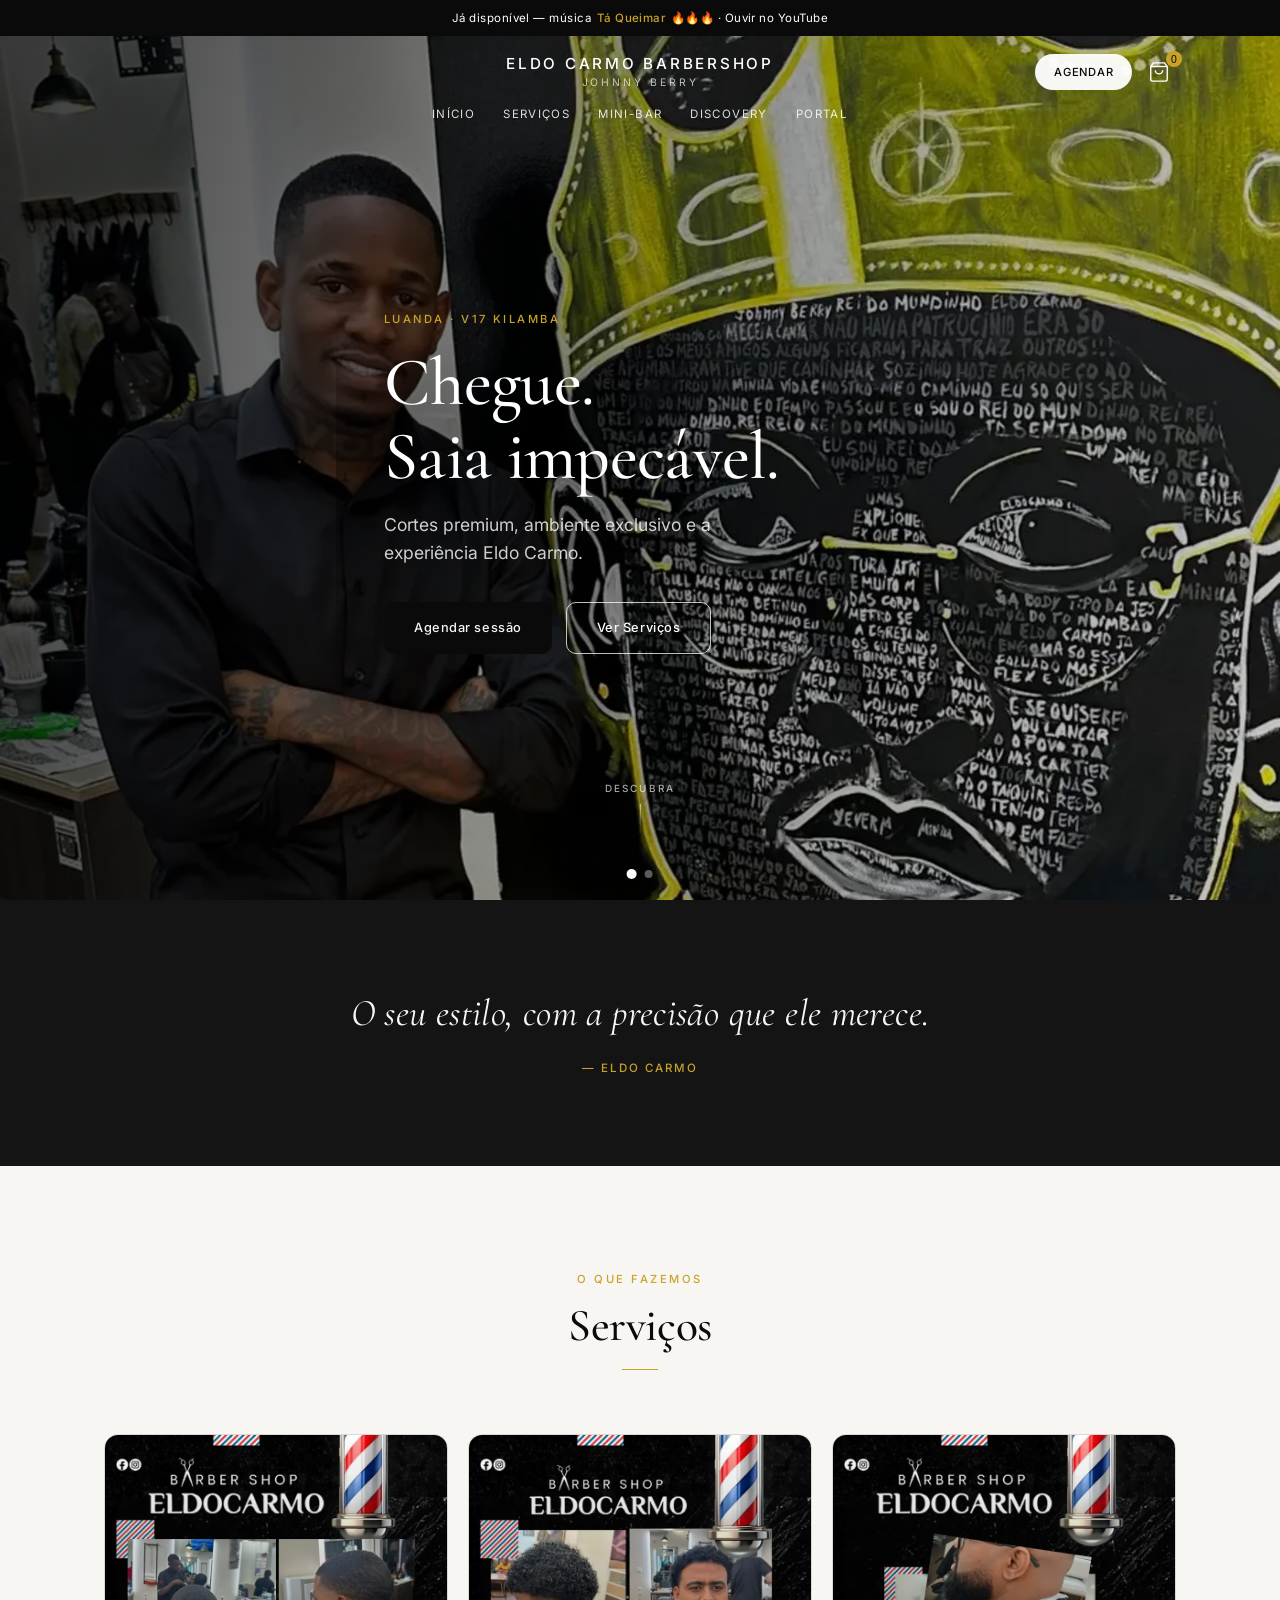
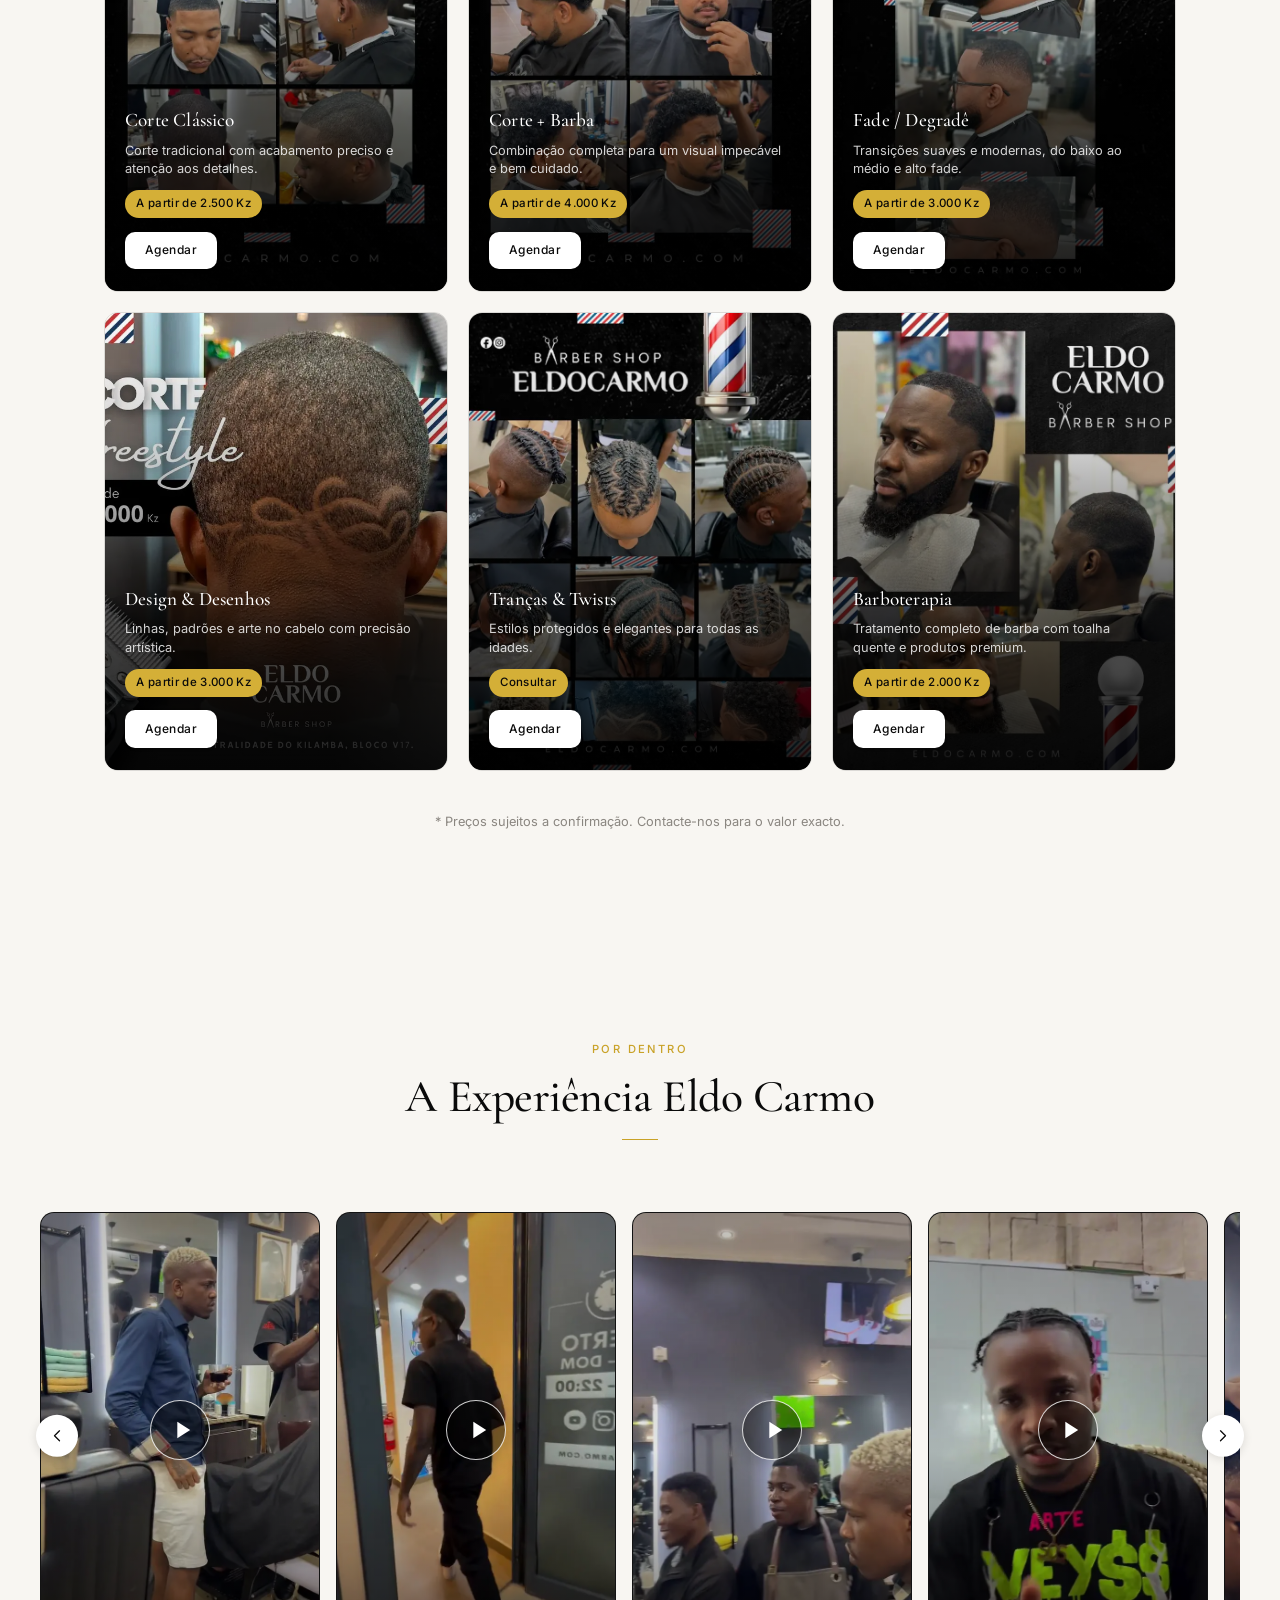
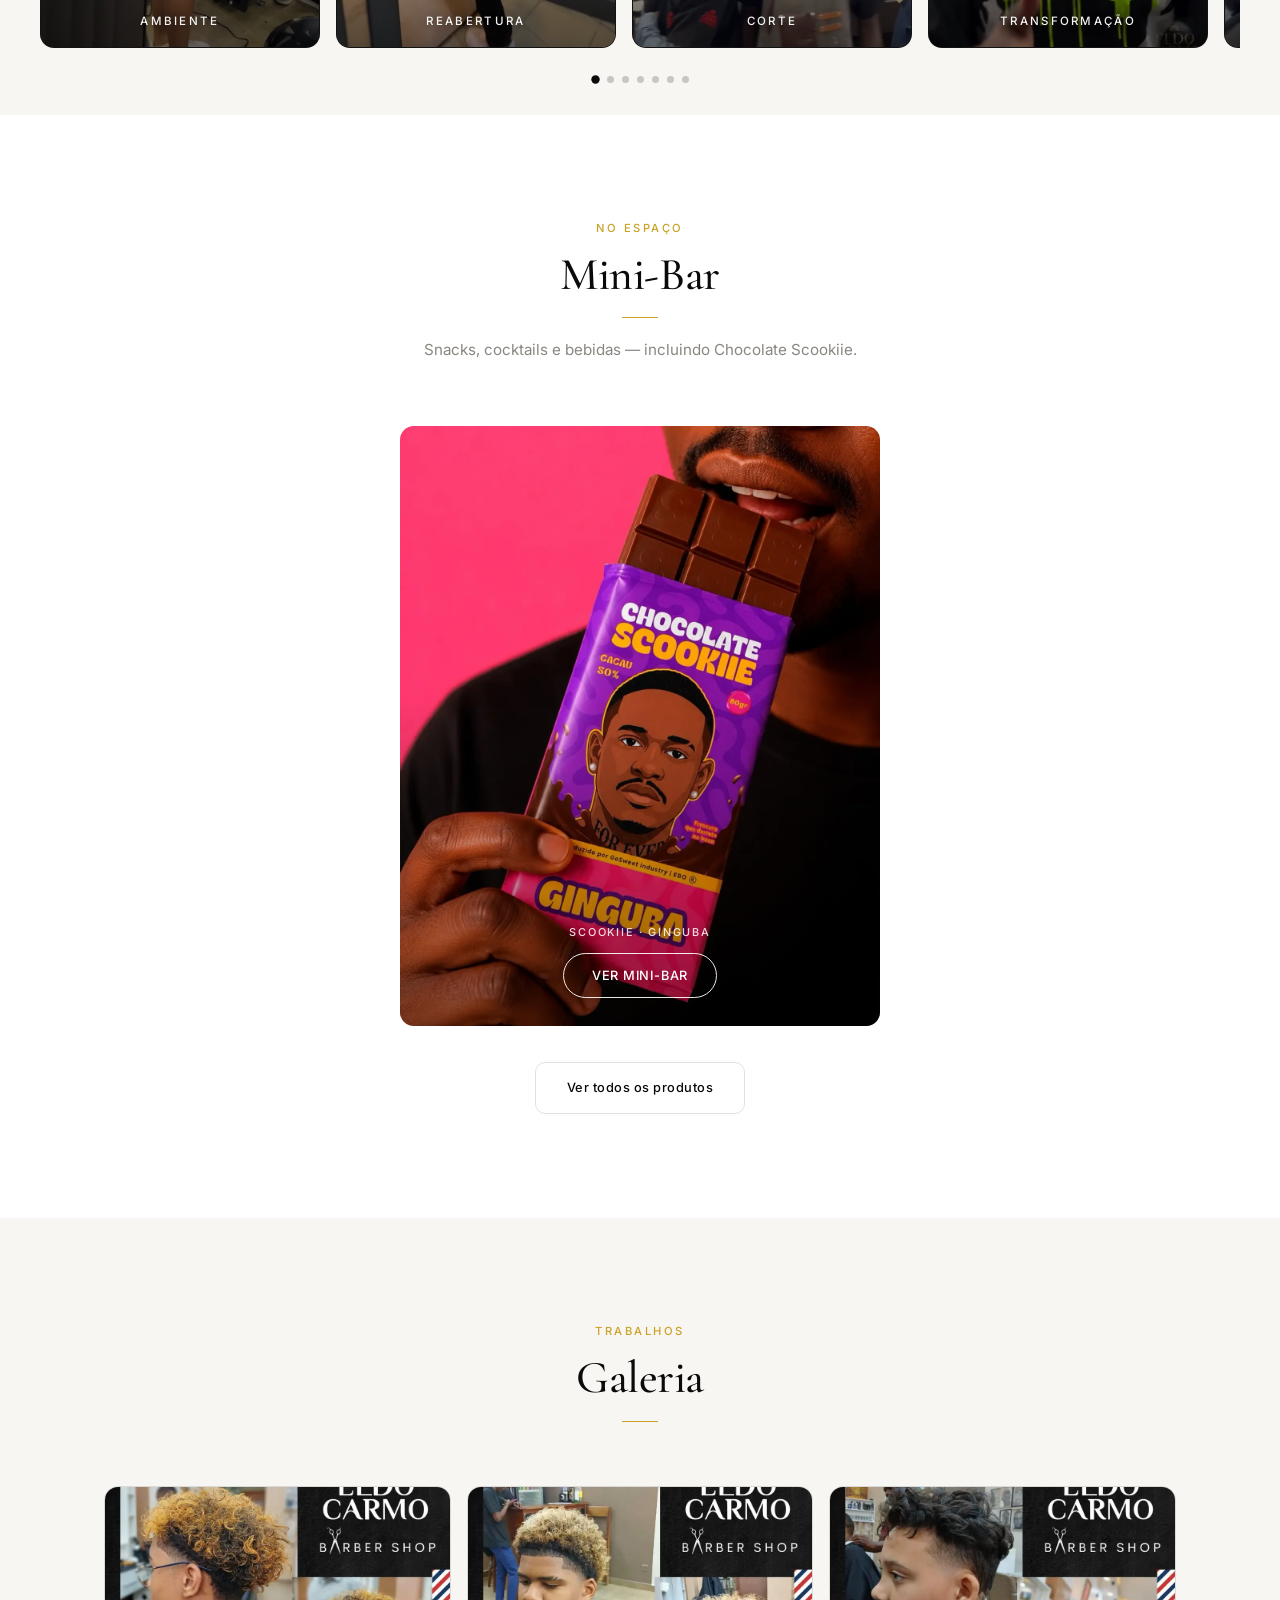
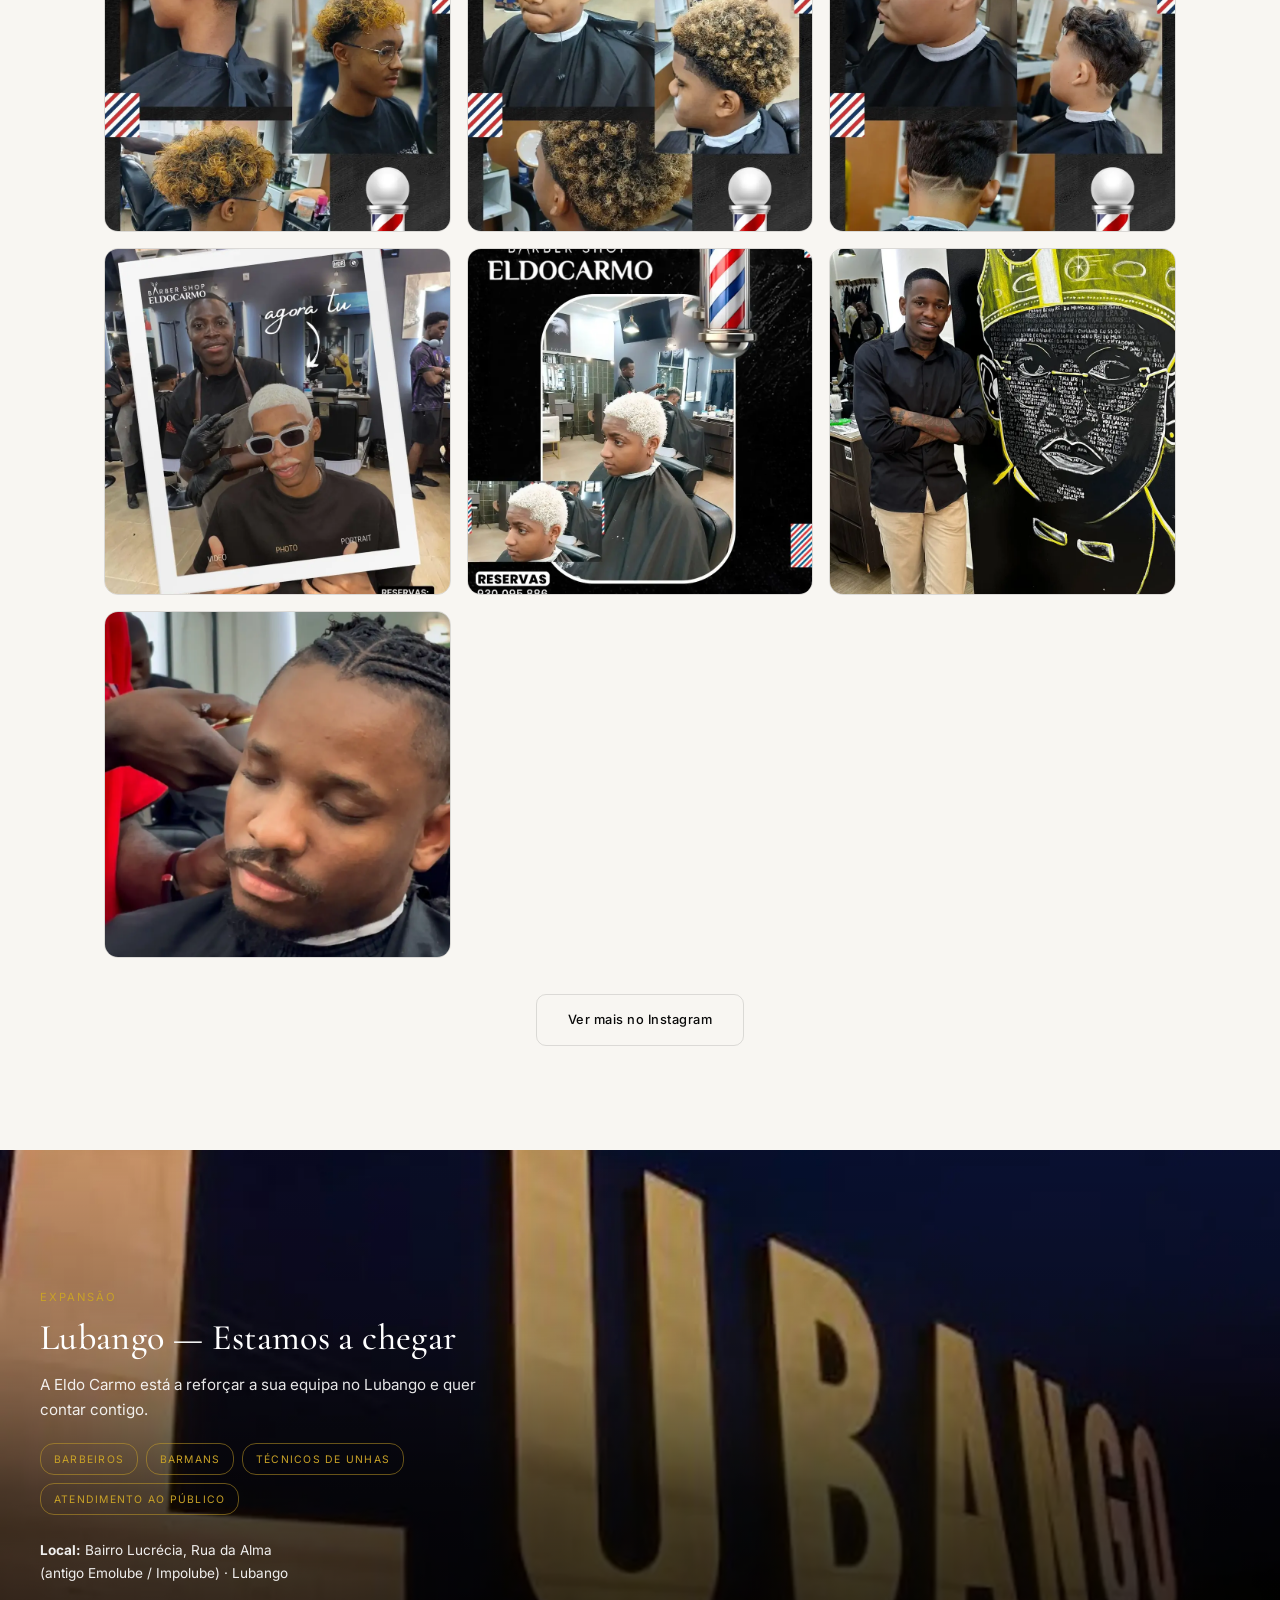
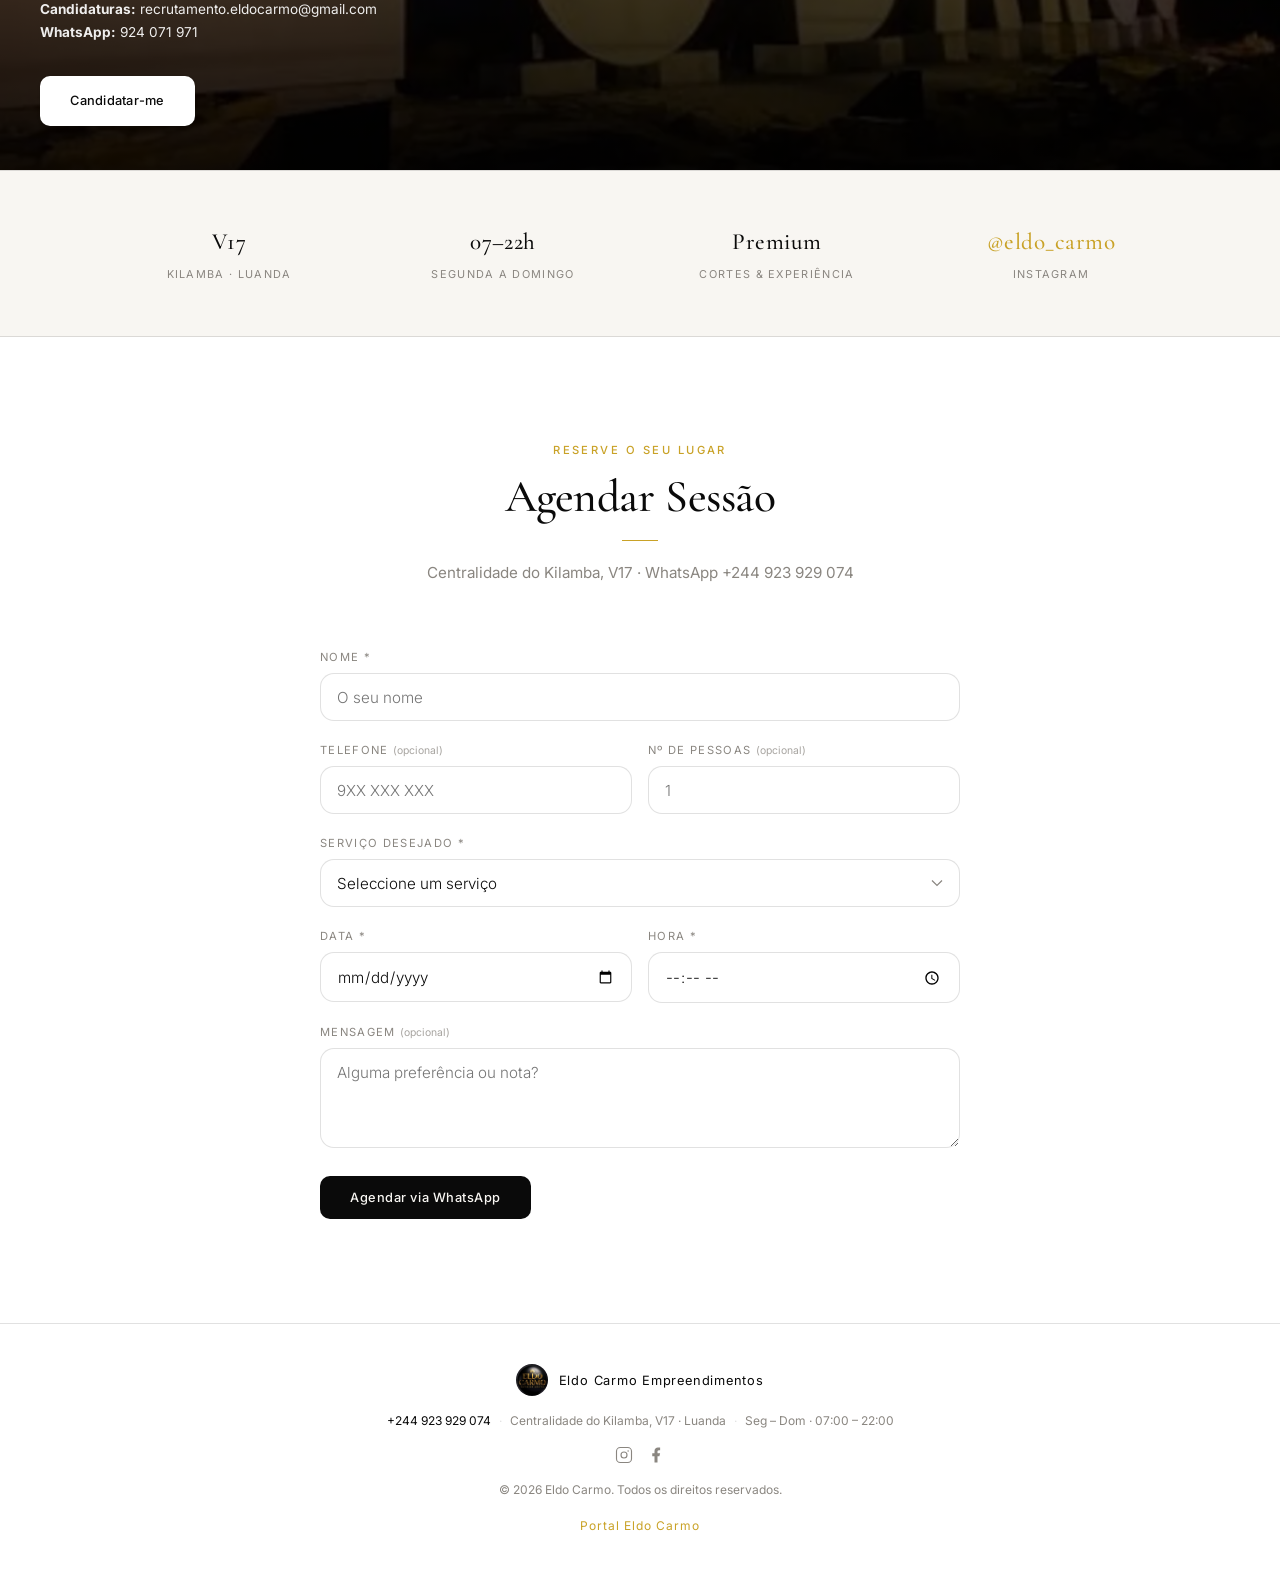
==== barbershop/index.html @ 521358a6 "up" ====
<!DOCTYPE html>
<html lang="pt">
<head>
  <meta charset="UTF-8">
  <meta name="viewport" content="width=device-width, initial-scale=1.0">
  <meta name="description" content="Eldo Carmo Barber Shop — A melhor experiência de barbearia em Luanda. Cortes premium, mini-bar e Chocolate Scookiie.">
  <title>Eldo Carmo Barber Shop | Luanda</title>
  
  <link rel="preload" href="assets/images/hero.webp" as="image">
  <link rel="preconnect" href="https://fonts.googleapis.com">
  <link rel="preconnect" href="https://fonts.gstatic.com" crossorigin>
  <link href="https://fonts.googleapis.com/css2?family=Cormorant+Garamond:ital,wght@0,400;0,500;0,600;1,400&family=Inter:wght@300;400;500;600&display=swap" rel="stylesheet">
  <link rel="stylesheet" href="css/style.css">
  <link rel="icon" href="assets/images/eldocarmologo.webp" type="image/webp">
</head>
<body>
  <!-- ========== ANNOUNCEMENT BAR ========== -->
  <a class="announce-bar" href="https://youtu.be/6vzUPh26JZA?si=xl3FzxXKTsRD6NoC" target="_blank" rel="noopener">
    Já disponível — música <strong>Tá Queimar</strong> 🔥🔥🔥 · Ouvir no YouTube
  </a>

  <!-- ========== HEADER ========== -->
  <header class="header" id="header">
    <div class="container header__inner">
      <button class="hamburger" id="hamburger" aria-label="Menu" aria-expanded="false" type="button">
        <span class="hamburger__line"></span>
        <span class="hamburger__line"></span>
        <span class="hamburger__line"></span>
      </button>

      <a href="index.html" class="header__logo">
        <span class="header__logo-name">Eldo Carmo Barbershop</span>
        <span class="header__logo-sub">Johnny Berry</span>
      </a>

      <div class="header__actions">
        <a href="#agendar" class="btn btn--header-cta header__cta">Agendar</a>
        <button class="cart-btn" id="cart-btn" aria-label="Carrinho" type="button">
          <svg width="22" height="22" viewBox="0 0 24 24" fill="none" stroke="currentColor" stroke-width="1.5">
            <path d="M6 2L3 6v14a2 2 0 002 2h14a2 2 0 002-2V6l-3-4z"/>
            <line x1="3" y1="6" x2="21" y2="6"/>
            <path d="M16 10a4 4 0 01-8 0"/>
          </svg>
          <span class="cart-btn__count" id="cart-count">0</span>
        </button>
      </div>
    </div>

    <nav class="header__nav" aria-label="Menu principal">
      <a href="index.html" class="header__nav-link">Início</a>
      <a href="#servicos" class="header__nav-link">Serviços</a>
      <a href="minibar.html" class="header__nav-link">Mini-Bar</a>
      <div class="header__nav-item header__nav-item--discover">
        <button type="button" class="header__nav-link header__nav-discover-trigger" aria-expanded="false" aria-haspopup="true">
          Discovery
        </button>
        <div class="header__discover-dropdown" role="menu">
          <p class="header__discover-label">Johnny Berry — Tá Queimar</p>
          <ul class="header__discover-music">
            <li>
              <a href="https://youtu.be/6vzUPh26JZA?si=xl3FzxXKTsRD6NoC" target="_blank" rel="noopener" role="menuitem">
                <img src="assets/icons/youtube.webp" alt="" width="88" height="28">
                <span>YouTube</span>
              </a>
            </li>
            <li>
              <a href="https://open.spotify.com/album/7LO9kumBSe1za71O5oKOjZ?si=1&nd=1&dlsi=8021751f937340e2" target="_blank" rel="noopener" role="menuitem">
                <img src="assets/icons/spotify.webp" alt="" width="88" height="28">
                <span>Spotify</span>
              </a>
            </li>
            <li>
              <a href="https://music.apple.com/us/album/t%C3%A1-queimar-feat-young-k-varox-007-single/6788576000" target="_blank" rel="noopener" role="menuitem">
                <img src="assets/icons/apple-music.webp" alt="" width="28" height="28">
                <span>Apple Music</span>
              </a>
            </li>
            <li>
              <a href="https://www.deezer.com/us/album/1023440431" target="_blank" rel="noopener" role="menuitem">
                <img src="assets/icons/deezer.webp" alt="" width="88" height="28">
                <span>Deezer</span>
              </a>
            </li>
            <li>
              <a href="https://www.youtube.com/results?search_query=Johnny+Berry+T%C3%A1+Queimar" target="_blank" rel="noopener" role="menuitem">
                <img src="assets/icons/youtube-music.webp" alt="" width="100" height="28">
                <span>YouTube Music</span>
              </a>
            </li>
          </ul>
        </div>
      </div>
      <a href="https://eldocarmo.workersdevao.workers.dev" class="header__nav-link" target="_blank" rel="noopener">Portal</a>
    </nav>
  </header>

  <!-- ========== LEFT MENU DRAWER ========== -->
  <div class="menu-drawer" id="menu-drawer" aria-hidden="true">
    <div class="menu-drawer__overlay" id="menu-overlay"></div>
    <aside class="menu-drawer__panel" role="dialog" aria-label="Menu">
      <div class="menu-drawer__head">
        <span class="menu-drawer__brand">Eldo Carmo Barbershop</span>
        <button class="menu-drawer__close" id="menu-close" aria-label="Fechar">
          <svg width="20" height="20" viewBox="0 0 24 24" fill="none" stroke="currentColor" stroke-width="1.5">
            <line x1="18" y1="6" x2="6" y2="18"/>
            <line x1="6" y1="6" x2="18" y2="18"/>
          </svg>
        </button>
      </div>

      <nav class="menu-drawer__nav" aria-label="Menu principal">
        <a href="index.html" class="menu-drawer__link">Início</a>
        <a href="#servicos" class="menu-drawer__link">Serviços</a>
        <a href="minibar.html" class="menu-drawer__link">Mini-Bar</a>
        <a href="https://eldocarmo.workersdevao.workers.dev" class="menu-drawer__link" target="_blank" rel="noopener">Portal</a>
      </nav>

      <div class="menu-drawer__discover">
        <p class="menu-drawer__discover-title">Discovery</p>
        <p class="menu-drawer__discover-sub">Johnny Berry — Tá Queimar</p>
        <ul class="menu-drawer__music">
          <li>
            <a href="https://youtu.be/6vzUPh26JZA?si=xl3FzxXKTsRD6NoC" target="_blank" rel="noopener">
              <img src="assets/icons/youtube.webp" alt="" width="88" height="28">
              <span>YouTube</span>
            </a>
          </li>
          <li>
            <a href="https://open.spotify.com/album/7LO9kumBSe1za71O5oKOjZ?si=1&nd=1&dlsi=8021751f937340e2" target="_blank" rel="noopener">
              <img src="assets/icons/spotify.webp" alt="" width="88" height="28">
              <span>Spotify</span>
            </a>
          </li>
          <li>
            <a href="https://music.apple.com/us/album/t%C3%A1-queimar-feat-young-k-varox-007-single/6788576000" target="_blank" rel="noopener">
              <img src="assets/icons/apple-music.webp" alt="" width="28" height="28">
              <span>Apple Music</span>
            </a>
          </li>
          <li>
            <a href="https://www.deezer.com/us/album/1023440431" target="_blank" rel="noopener">
              <img src="assets/icons/deezer.webp" alt="" width="88" height="28">
              <span>Deezer</span>
            </a>
          </li>
          <li>
            <a href="https://www.youtube.com/results?search_query=Johnny+Berry+T%C3%A1+Queimar" target="_blank" rel="noopener">
              <img src="assets/icons/youtube-music.webp" alt="" width="100" height="28">
              <span>YouTube Music</span>
            </a>
          </li>
        </ul>
      </div>

      <div class="menu-drawer__cta">
        <a href="#agendar" class="btn btn--primary btn--full menu-drawer__agendar">Agendar sessão</a>
      </div>
    </aside>
  </div>

  <!-- ========== HERO ========== -->
  <section class="hero" id="hero">
    <div class="hero__media" aria-hidden="true">
      <img class="hero__still" id="hero-still" src="assets/images/hero.webp" alt="" data-hero-slide="0">
      <video class="hero__video" id="hero-video-1" muted playsinline preload="auto" poster="assets/images/hero.webp" data-hero-slide="1">
        <source src="assets/videos/hero.mp4" type="video/mp4">
      </video>
      <div class="hero__overlay"></div>
    </div>
    <div class="hero__content container">
      <p class="hero__eyebrow">Luanda · V17 Kilamba</p>
      <h1 class="hero__title">Chegue.<br>Saia impecável.</h1>
      <p class="hero__subtitle">Cortes premium, ambiente exclusivo e a experiência Eldo Carmo.</p>
      <div class="hero__ctas">
        <a href="#agendar" class="btn btn--primary">Agendar sessão</a>
        <a href="#servicos" class="btn btn--ghost hero__btn-ghost">Ver Serviços</a>
      </div>
    </div>
    <div class="hero__dots" role="tablist" aria-label="Conteúdo do hero">
      <button type="button" class="hero__dot is-active" data-hero-go="0" aria-label="Foto 1"></button>
      <button type="button" class="hero__dot" data-hero-go="1" aria-label="Vídeo 1"></button>
    </div>
    <a href="#servicos" class="hero__scroll" aria-label="Descer para serviços">
      <span class="hero__scroll-label">Descubra</span>
      <span class="hero__scroll-line" aria-hidden="true"></span>
    </a>
  </section>

  <!-- ========== MANIFESTO ========== -->
  <section class="section section--manifesto" id="manifesto">
    <div class="container">
      <blockquote class="manifesto">
        <p class="manifesto__quote">O seu estilo, com a precisão que ele merece.</p>
        <footer class="manifesto__attr">— Eldo Carmo</footer>
      </blockquote>
    </div>
  </section>

  <!-- ========== SERVICES ========== -->
  <section class="section" id="servicos">
    <div class="container">
      <header class="section__header">
        <p class="section__eyebrow">O que fazemos</p>
        <h2 class="section__title">Serviços</h2>
        <div class="section__line"></div>
      </header>

      <div class="services-grid">
        <article class="service-card" data-service="Corte Clássico">
          <div class="service-card__image">
            <img src="assets/images/service-classico.webp" alt="Corte Clássico" loading="lazy">
          </div>
          <div class="service-card__overlay">
            <h3 class="service-card__title">Corte Clássico</h3>
            <p class="service-card__desc">Corte tradicional com acabamento preciso e atenção aos detalhes.</p>
            <p class="service-card__price">A partir de 2.500 Kz</p>
            <a href="#agendar" class="btn btn--service agendar-btn">Agendar</a>
          </div>
        </article>

        <article class="service-card" data-service="Corte + Barba">
          <div class="service-card__image">
            <img src="assets/images/service-corte-barba.webp" alt="Corte + Barba" loading="lazy">
          </div>
          <div class="service-card__overlay">
            <h3 class="service-card__title">Corte + Barba</h3>
            <p class="service-card__desc">Combinação completa para um visual impecável e bem cuidado.</p>
            <p class="service-card__price">A partir de 4.000 Kz</p>
            <a href="#agendar" class="btn btn--service agendar-btn">Agendar</a>
          </div>
        </article>

        <article class="service-card" data-service="Fade / Degradê">
          <div class="service-card__image">
            <img src="assets/images/service-fade.webp" alt="Fade / Degradê" loading="lazy">
          </div>
          <div class="service-card__overlay">
            <h3 class="service-card__title">Fade / Degradê</h3>
            <p class="service-card__desc">Transições suaves e modernas, do baixo ao médio e alto fade.</p>
            <p class="service-card__price">A partir de 3.000 Kz</p>
            <a href="#agendar" class="btn btn--service agendar-btn">Agendar</a>
          </div>
        </article>

        <article class="service-card" data-service="Design & Desenhos">
          <div class="service-card__image">
            <img src="assets/images/service-design.webp" alt="Design & Desenhos" loading="lazy">
          </div>
          <div class="service-card__overlay">
            <h3 class="service-card__title">Design & Desenhos</h3>
            <p class="service-card__desc">Linhas, padrões e arte no cabelo com precisão artística.</p>
            <p class="service-card__price">A partir de 3.000 Kz</p>
            <a href="#agendar" class="btn btn--service agendar-btn">Agendar</a>
          </div>
        </article>

        <article class="service-card" data-service="Tranças & Twists">
          <div class="service-card__image">
            <img src="assets/images/service-trancas.webp" alt="Tranças & Twists" loading="lazy">
          </div>
          <div class="service-card__overlay">
            <h3 class="service-card__title">Tranças & Twists</h3>
            <p class="service-card__desc">Estilos protegidos e elegantes para todas as idades.</p>
            <p class="service-card__price">Consultar</p>
            <a href="#agendar" class="btn btn--service agendar-btn">Agendar</a>
          </div>
        </article>

        <article class="service-card" data-service="Barboterapia">
          <div class="service-card__image">
            <img src="assets/images/service-barba.webp" alt="Barboterapia" loading="lazy">
          </div>
          <div class="service-card__overlay">
            <h3 class="service-card__title">Barboterapia</h3>
            <p class="service-card__desc">Tratamento completo de barba com toalha quente e produtos premium.</p>
            <p class="service-card__price">A partir de 2.000 Kz</p>
            <a href="#agendar" class="btn btn--service agendar-btn">Agendar</a>
          </div>
        </article>
      </div>

      <p class="section__note">* Preços sujeitos a confirmação. Contacte-nos para o valor exacto.</p>
    </div>
  </section>

  <!-- ========== EXPERIENCE ========== -->
  <section class="section section--experience" id="experiencia">
    <div class="container">
      <header class="section__header">
        <p class="section__eyebrow">Por dentro</p>
        <h2 class="section__title">A Experiência Eldo Carmo</h2>
        <div class="section__line"></div>
      </header>
    </div>

    <div class="experience-wrap">
      <button type="button" class="experience-nav experience-nav--prev" id="experience-prev" aria-label="Anterior">
        <svg width="20" height="20" viewBox="0 0 24 24" fill="none" stroke="currentColor" stroke-width="1.5" stroke-linecap="round" stroke-linejoin="round"><path d="M15 18l-6-6 6-6"/></svg>
      </button>

      <div class="experience-track" id="experience-track">
        <article class="experience-card">
          <video class="experience-card__video" poster="assets/videos/poster-ambiente.webp" playsinline preload="metadata">
            <source src="assets/videos/exp-ambiente.mp4" type="video/mp4">
          </video>
          <div class="experience-card__overlay">
            <button type="button" class="experience-card__play" aria-label="Reproduzir">
              <svg width="28" height="28" viewBox="0 0 24 24" fill="currentColor"><path d="M8 5v14l11-7z"/></svg>
            </button>
            <p class="experience-card__label">Ambiente</p>
          </div>
        </article>

        <article class="experience-card">
          <video class="experience-card__video" poster="assets/videos/poster-reabertura.webp" playsinline preload="metadata">
            <source src="assets/videos/exp-reabertura.mp4" type="video/mp4">
          </video>
          <div class="experience-card__overlay">
            <button type="button" class="experience-card__play" aria-label="Reproduzir">
              <svg width="28" height="28" viewBox="0 0 24 24" fill="currentColor"><path d="M8 5v14l11-7z"/></svg>
            </button>
            <p class="experience-card__label">Reabertura</p>
          </div>
        </article>

        <article class="experience-card">
          <video class="experience-card__video" poster="assets/videos/poster-corte.webp" playsinline preload="metadata">
            <source src="assets/videos/exp-corte.mp4" type="video/mp4">
          </video>
          <div class="experience-card__overlay">
            <button type="button" class="experience-card__play" aria-label="Reproduzir">
              <svg width="28" height="28" viewBox="0 0 24 24" fill="currentColor"><path d="M8 5v14l11-7z"/></svg>
            </button>
            <p class="experience-card__label">Corte</p>
          </div>
        </article>

        <article class="experience-card">
          <video class="experience-card__video" poster="assets/videos/poster-transformacao.webp" playsinline preload="metadata">
            <source src="assets/videos/exp-transformacao.mp4" type="video/mp4">
          </video>
          <div class="experience-card__overlay">
            <button type="button" class="experience-card__play" aria-label="Reproduzir">
              <svg width="28" height="28" viewBox="0 0 24 24" fill="currentColor"><path d="M8 5v14l11-7z"/></svg>
            </button>
            <p class="experience-card__label">Transformação</p>
          </div>
        </article>

        <article class="experience-card">
          <video class="experience-card__video" poster="assets/videos/poster-detalhe.webp" playsinline preload="metadata">
            <source src="assets/videos/exp-detalhe.mp4" type="video/mp4">
          </video>
          <div class="experience-card__overlay">
            <button type="button" class="experience-card__play" aria-label="Reproduzir">
              <svg width="28" height="28" viewBox="0 0 24 24" fill="currentColor"><path d="M8 5v14l11-7z"/></svg>
            </button>
            <p class="experience-card__label">Detalhe</p>
          </div>
        </article>

        <article class="experience-card">
          <video class="experience-card__video" poster="assets/videos/poster-luxo.webp" playsinline preload="metadata">
            <source src="assets/videos/exp-luxo.mp4" type="video/mp4">
          </video>
          <div class="experience-card__overlay">
            <button type="button" class="experience-card__play" aria-label="Reproduzir">
              <svg width="28" height="28" viewBox="0 0 24 24" fill="currentColor"><path d="M8 5v14l11-7z"/></svg>
            </button>
            <p class="experience-card__label">Experiência</p>
          </div>
        </article>

        <article class="experience-card">
          <video class="experience-card__video" poster="assets/videos/poster-barba.webp" playsinline preload="metadata">
            <source src="assets/videos/exp-barba.mp4" type="video/mp4">
          </video>
          <div class="experience-card__overlay">
            <button type="button" class="experience-card__play" aria-label="Reproduzir">
              <svg width="28" height="28" viewBox="0 0 24 24" fill="currentColor"><path d="M8 5v14l11-7z"/></svg>
            </button>
            <p class="experience-card__label">Barba</p>
          </div>
        </article>
      </div>

      <button type="button" class="experience-nav experience-nav--next" id="experience-next" aria-label="Seguinte">
        <svg width="20" height="20" viewBox="0 0 24 24" fill="none" stroke="currentColor" stroke-width="1.5" stroke-linecap="round" stroke-linejoin="round"><path d="M9 18l6-6-6-6"/></svg>
      </button>
    </div>
    <div class="experience-dots" id="experience-dots" role="tablist" aria-label="Vídeos da experiência"></div>
  </section>

  <!-- ========== PRODUCTS / MINI-BAR ========== -->
  <section class="section section--alt" id="produtos">
    <div class="container">
      <header class="section__header">
        <p class="section__eyebrow">No espaço</p>
        <h2 class="section__title">Mini-Bar</h2>
        <div class="section__line"></div>
        <p class="section__intro">Snacks, cocktails e bebidas — incluindo Chocolate Scookiie.</p>
      </header>

      <a href="minibar.html" class="minibar-card">
        <img class="minibar-card__img" src="assets/images/minibar-card.webp" alt="Chocolate Scookiie Ginguba — Eldo Carmo Mini-Bar" loading="lazy">
        <div class="minibar-card__overlay">
          <span class="minibar-card__eyebrow">Scookiie · Ginguba</span>
          <span class="minibar-card__btn">Ver Mini-Bar</span>
        </div>
      </a>
      <div class="section__cta-wrap">
        <a href="minibar.html" class="btn btn--ghost">Ver todos os produtos</a>
      </div>
    </div>
  </section>

  <!-- ========== GALLERY TEASER ========== -->
  <section class="section" id="galeria">
    <div class="container">
      <header class="section__header">
        <p class="section__eyebrow">Trabalhos</p>
        <h2 class="section__title">Galeria</h2>
        <div class="section__line"></div>
      </header>

      <div class="gallery-grid">
        <div class="gallery-item">
          <img src="assets/images/gallery-01.webp" alt="Corte cacheado loiro — Eldo Carmo Barber Shop" loading="lazy">
        </div>
        <div class="gallery-item">
          <img src="assets/images/gallery-02.webp" alt="Fade com cabelo cacheado loiro" loading="lazy">
        </div>
        <div class="gallery-item">
          <img src="assets/images/gallery-03.webp" alt="Corte infantil com design" loading="lazy">
        </div>
        <div class="gallery-item">
          <img src="assets/images/gallery-04.webp" alt="Cliente e barbeiro — agora tu" loading="lazy">
        </div>
        <div class="gallery-item">
          <img src="assets/images/gallery-05.webp" alt="Corte platinado Eldo Carmo" loading="lazy">
        </div>
        <div class="gallery-item">
          <img src="assets/images/gallery-06.webp" alt="Johnny Berry no espaço Eldo Carmo" loading="lazy">
        </div>
        <div class="gallery-item">
          <img src="assets/images/gallery-07.webp" alt="Tranças e acabamento de barba" loading="lazy">
        </div>
      </div>

      <div class="section__cta-wrap">
        <a href="https://www.instagram.com/eldo_carmo/" class="btn btn--ghost" target="_blank" rel="noopener">
          Ver mais no Instagram
        </a>
      </div>
    </div>
  </section>

  <!-- ========== LUBANGO ========== -->
  <section class="section section--lubango" id="lubango">
    <div class="lubango-hero">
      <img class="lubango-hero__img" src="assets/images/lubango.webp" alt="Letras LUBANGO iluminadas — marco da cidade" loading="lazy">
      <div class="lubango-hero__gradient"></div>
      <div class="lubango-hero__content">
        <p class="lubango-hero__eyebrow">Expansão</p>
        <h2 class="lubango-hero__title">Lubango — Estamos a chegar</h2>
        <p class="lubango-hero__text">A Eldo Carmo está a reforçar a sua equipa no Lubango e quer contar contigo.</p>

        <div class="lubango-roles">
          <span>Barbeiros</span>
          <span>Barmans</span>
          <span>Técnicos de Unhas</span>
          <span>Atendimento ao Público</span>
        </div>

        <p class="lubango-location">
          <strong>Local:</strong> Bairro Lucrécia, Rua da Alma<br>
          (antigo Emolube / Impolube) · Lubango
        </p>

        <p class="lubango-contact">
          <strong>Candidaturas:</strong> recrutamento.eldocarmo@gmail.com<br>
          <strong>WhatsApp:</strong> 924 071 971
        </p>

        <a href="https://wa.me/244924071971?text=Olá! Tenho interesse em candidatar-me para a equipa Eldo Carmo no Lubango." class="btn btn--primary" target="_blank" rel="noopener">
          Candidatar-me
        </a>
      </div>
    </div>
  </section>

  <!-- ========== TRUST ========== -->
  <section class="section section--trust" aria-label="Confiança">
    <div class="container">
      <div class="trust-strip">
        <div class="trust-item">
          <span class="trust-item__value">V17</span>
          <span class="trust-item__label">Kilamba · Luanda</span>
        </div>
        <div class="trust-item">
          <span class="trust-item__value">07–22h</span>
          <span class="trust-item__label">Segunda a Domingo</span>
        </div>
        <div class="trust-item">
          <span class="trust-item__value">Premium</span>
          <span class="trust-item__label">Cortes &amp; experiência</span>
        </div>
        <a class="trust-item trust-item--link" href="https://www.instagram.com/eldo_carmo/" target="_blank" rel="noopener">
          <span class="trust-item__value">@eldo_carmo</span>
          <span class="trust-item__label">Instagram</span>
        </a>
      </div>
    </div>
  </section>

  <!-- ========== AGENDAR ========== -->
  <section class="section section--alt" id="agendar">
    <div class="container">
      <header class="section__header">
        <p class="section__eyebrow">Reserve o seu lugar</p>
        <h2 class="section__title">Agendar Sessão</h2>
        <div class="section__line"></div>
        <p class="section__intro">Centralidade do Kilamba, V17 · WhatsApp +244 923 929 074</p>
      </header>

      <div class="contact-grid">
        <form class="contact-form" id="booking-form">
          <div class="form-group">
            <label for="bk-name">Nome *</label>
            <input type="text" id="bk-name" name="name" required placeholder="O seu nome">
          </div>
          <div class="form-row">
            <div class="form-group">
              <label for="bk-phone">Telefone <span class="optional">(opcional)</span></label>
              <input type="tel" id="bk-phone" name="phone" placeholder="9XX XXX XXX">
            </div>
            <div class="form-group">
              <label for="bk-people">Nº de pessoas <span class="optional">(opcional)</span></label>
              <input type="number" id="bk-people" name="people" min="1" max="20" placeholder="1">
            </div>
          </div>
          <div class="form-group">
            <label for="bk-service">Serviço desejado *</label>
            <select id="bk-service" name="service" required>
              <option value="" disabled selected>Seleccione um serviço</option>
              <option value="Corte Clássico">Corte Clássico</option>
              <option value="Corte + Barba">Corte + Barba</option>
              <option value="Fade / Degradê">Fade / Degradê</option>
              <option value="Design & Desenhos">Design & Desenhos</option>
              <option value="Tranças & Twists">Tranças & Twists</option>
              <option value="Barboterapia">Barboterapia</option>
              <option value="Outro">Outro</option>
            </select>
          </div>
          <div class="form-row">
            <div class="form-group">
              <label for="bk-date">Data *</label>
              <input type="date" id="bk-date" name="date" required>
            </div>
            <div class="form-group">
              <label for="bk-time">Hora *</label>
              <input type="time" id="bk-time" name="time" required>
            </div>
          </div>
          <div class="form-group">
            <label for="bk-message">Mensagem <span class="optional">(opcional)</span></label>
            <textarea id="bk-message" name="message" rows="3" placeholder="Alguma preferência ou nota?"></textarea>
          </div>
          <button type="submit" class="btn btn--primary">Agendar via WhatsApp</button>
        </form>
      </div>
    </div>
  </section>

  <!-- ========== FOOTER ========== -->
  <footer class="footer">
    <div class="container footer__inner">
      <div class="footer__brand">
        <img src="assets/images/eldocarmologo.webp" alt="Eldo Carmo" width="40" height="40">
        <span>Eldo Carmo Empreendimentos</span>
      </div>
      <div class="footer__contact">
        <a href="https://wa.me/244923929074" target="_blank" rel="noopener">+244 923 929 074</a>
        <span class="footer__sep">·</span>
        <span>Centralidade do Kilamba, V17 · Luanda</span>
        <span class="footer__sep">·</span>
        <span>Seg – Dom · 07:00 – 22:00</span>
      </div>
      <div class="footer__social">
        <a href="https://www.instagram.com/eldo_carmo/" target="_blank" rel="noopener" aria-label="Instagram">
          <svg width="18" height="18" viewBox="0 0 24 24" fill="none" stroke="currentColor" stroke-width="1.5" stroke-linecap="round" stroke-linejoin="round" aria-hidden="true">
            <rect x="2" y="2" width="20" height="20" rx="5"/>
            <circle cx="12" cy="12" r="4"/>
            <circle cx="17.5" cy="6.5" r="1" fill="currentColor" stroke="none"/>
          </svg>
        </a>
        <a href="https://www.facebook.com/EldoCarmoBeleza" target="_blank" rel="noopener" aria-label="Facebook">
          <svg width="18" height="18" viewBox="0 0 24 24" fill="currentColor" aria-hidden="true">
            <path d="M14 13.5h2.5l1-4H14v-2c0-1.03 0-2 2-2h1.5V2.14c-.326-.043-1.557-.14-2.857-.14C11.928 2 10 3.657 10 6.7v2.8H7v4h3V22h4v-8.5z"/>
          </svg>
        </a>
      </div>
      <p class="footer__copy">© 2026 Eldo Carmo. Todos os direitos reservados.</p>
      <a href="https://eldocarmo.workersdevao.workers.dev" class="footer__link">Portal Eldo Carmo</a>
    </div>
  </footer>

  <!-- ========== CART DRAWER ========== -->
  <div class="cart-drawer" id="cart-drawer" aria-hidden="true">
    <div class="cart-drawer__overlay" id="cart-overlay"></div>
    <div class="cart-drawer__panel">
      <header class="cart-drawer__header">
        <h2>Carrinho</h2>
        <button class="cart-drawer__close" id="cart-close" aria-label="Fechar">
          <svg width="20" height="20" viewBox="0 0 24 24" fill="none" stroke="currentColor" stroke-width="1.5">
            <line x1="18" y1="6" x2="6" y2="18"/>
            <line x1="6" y1="6" x2="18" y2="18"/>
          </svg>
        </button>
      </header>
      <div class="cart-drawer__body" id="cart-items">
        <div class="cart-empty">
          <p class="cart-empty__title">O carrinho está vazio</p>
          <p class="cart-empty__text">Explore o Mini-Bar e adicione snacks ou bebidas.</p>
          <a href="minibar.html" class="btn btn--ghost btn--small">Ver Mini-Bar</a>
        </div>
      </div>
      <footer class="cart-drawer__footer">
        <div class="cart-total">
          <span>Total</span>
          <strong id="cart-total">0 Kz</strong>
        </div>
        <a class="btn btn--primary btn--full is-disabled" id="checkout-btn" href="checkout.html" aria-disabled="true">
          Finalizar pedido
        </a>
        <button type="button" class="btn btn--ghost btn--full cart-clear" id="cart-clear" disabled>
          Limpar carrinho
        </button>

      </footer>
    </div>
  </div>

  <script src="js/main.js"></script>
</body>
</html>
---- barbershop/css/style.css ----
/* ============================================
   Eldo Carmo Barber Shop
   Quiet Luxury · Thin lines · Mobile-first
   ============================================ */

*, *::before, *::after {
  margin: 0;
  padding: 0;
  box-sizing: border-box;
}

:root {
  --black: #0A0A0A;
  --near-black: #141414;
  --gold: #C9A227;
  --gold-light: #D4AF37;
  --cream: #F8F6F2;
  --soft-gray: #E8E6E1;
  --muted: #8A8680;
  --white: #FFFFFF;
  --border: rgba(10, 10, 10, 0.12);
  --border-light: rgba(255, 255, 255, 0.12);

  --font-display: 'Cormorant Garamond', Georgia, 'Times New Roman', serif;
  --font-body: 'Inter', -apple-system, BlinkMacSystemFont, 'Segoe UI', Roboto, sans-serif;

  --font-light: 300;
  --font-regular: 400;
  --font-medium: 500;
  --font-semibold: 600;

  --space-1: 0.25rem;
  --space-2: 0.5rem;
  --space-3: 1rem;
  --space-4: 1.5rem;
  --space-5: 2.5rem;
  --space-6: 4rem;
  --space-7: 6rem;

  --line: 1px;
  --line-thick: 1.5px;
  --radius: 14px;
  --radius-sm: 10px;
  --transition: 0.35s cubic-bezier(0.25, 0.46, 0.45, 0.94);
  --shadow-soft: 0 4px 24px rgba(0, 0, 0, 0.06);
  --shadow-lift: 0 12px 40px rgba(0, 0, 0, 0.1);
}

html {
  font-size: 16px;
  scroll-behavior: smooth;
  -webkit-font-smoothing: antialiased;
}

body {
  font-family: var(--font-body);
  font-weight: var(--font-regular);
  color: var(--black);
  background: var(--cream);
  line-height: 1.65;
  overflow-x: hidden;
}

@media (prefers-reduced-motion: reduce) {
  html { scroll-behavior: auto; }
  *, *::before, *::after {
    animation-duration: 0.01ms !important;
    animation-iteration-count: 1 !important;
    transition-duration: 0.01ms !important;
  }
}

img {
  max-width: 100%;
  height: auto;
  display: block;
}

a {
  color: inherit;
  text-decoration: none;
}

ul {
  list-style: none;
}

.container {
  width: 100%;
  max-width: 1120px;
  margin: 0 auto;
  padding: 0 1.5rem;
}

/* ========== BUTTONS ========== */
/* Soft filled rounded rectangle (Kylie-inspired) */
.btn {
  display: inline-flex;
  align-items: center;
  justify-content: center;
  gap: 0.5rem;
  padding: 0.9rem 1.9rem;
  font-family: var(--font-body);
  font-size: 0.8rem;
  font-weight: var(--font-medium);
  letter-spacing: 0.04em;
  text-transform: none;
  border: none;
  border-radius: var(--radius-sm);
  cursor: pointer;
  transition: background var(--transition), color var(--transition), box-shadow var(--transition), opacity var(--transition), transform var(--transition);
  background: transparent;
  color: inherit;
  box-shadow: none;
}

.btn--primary {
  background: var(--black);
  color: var(--cream);
}

.btn--primary:hover {
  background: #1a1a1a;
  color: var(--cream);
  box-shadow: var(--shadow-soft);
  transform: translateY(-1px);
}

.btn--header-cta {
  display: none;
  padding: 0.55rem 1.15rem;
  font-size: 0.7rem;
  font-weight: var(--font-medium);
  letter-spacing: 0.08em;
  text-transform: uppercase;
  background: var(--black);
  color: var(--cream);
  border-radius: 999px;
}

.btn--header-cta:hover {
  background: #1a1a1a;
  color: var(--cream);
  box-shadow: var(--shadow-soft);
}

.header:not(.is-scrolled) .btn--header-cta {
  background: rgba(255, 255, 255, 0.95);
  color: var(--black);
}

.header:not(.is-scrolled) .btn--header-cta:hover {
  background: #fff;
  color: var(--black);
}

@media (min-width: 600px) {
  .btn--header-cta {
    display: inline-flex;
  }
}

.btn--ghost {
  background: transparent;
  color: var(--black);
  border: 1.5px solid var(--border);
  box-shadow: none;
}

.btn--ghost:hover {
  background: rgba(0, 0, 0, 0.04);
  border-color: var(--black);
}

.btn--small {
  padding: 0.55rem 1.25rem;
  font-size: 0.75rem;
}

.btn--full {
  width: 100%;
}

.btn:disabled {
  opacity: 0.4;
  cursor: not-allowed;
}

/* ========== HEADER ========== */
/* ========== ANNOUNCEMENT BAR ========== */
.announce-bar {
  position: fixed;
  top: 0;
  left: 0;
  right: 0;
  z-index: 110;
  display: flex;
  align-items: center;
  justify-content: center;
  gap: 0.35rem;
  min-height: 36px;
  padding: 0.45rem 1rem;
  background: var(--black);
  color: #fff;
  font-size: 0.72rem;
  letter-spacing: 0.04em;
  text-align: center;
  text-decoration: none;
  transition: transform 0.3s ease, opacity 0.3s ease;
  transform: translateY(0);
  opacity: 1;
}

.announce-bar.is-hidden {
  transform: translateY(-100%);
  opacity: 0;
  pointer-events: none;
}

.announce-bar:hover {
  opacity: 0.9;
  color: #fff;
}

.announce-bar.is-hidden:hover {
  opacity: 0;
}

.announce-bar strong {
  font-weight: var(--font-medium);
  color: var(--gold);
}

/* ========== HEADER ========== */
.header {
  position: fixed;
  top: 36px;
  left: 0;
  right: 0;
  z-index: 100;
  background: transparent;
  border-bottom: var(--line) solid transparent;
  transition: background 0.3s ease, border-color 0.3s ease, box-shadow 0.3s ease, top 0.3s ease;
}

.header.announce-hidden {
  top: 0;
}

.header.is-scrolled {
  background: rgba(248, 246, 242, 0.92);
  backdrop-filter: blur(16px);
  -webkit-backdrop-filter: blur(16px);
  border-bottom-color: var(--border);
  box-shadow: 0 1px 0 rgba(0, 0, 0, 0.04);
}

.header.is-scrolled .header__inner {
  height: 56px;
}

.header__inner {
  position: relative;
  display: grid;
  grid-template-columns: 44px 1fr auto;
  align-items: center;
  height: 64px;
  transition: height 0.3s ease;
}

.header__logo {
  display: flex;
  flex-direction: column;
  align-items: center;
  justify-content: center;
  gap: 0.15rem;
  color: #fff;
  transition: color 0.3s ease;
  text-decoration: none;
  justify-self: center;
  grid-column: 2;
  text-align: center;
  line-height: 1.15;
}

.header.is-scrolled .header__logo {
  color: var(--black);
}

.header__logo-name {
  font-weight: var(--font-medium);
  font-size: 0.68rem;
  letter-spacing: 0.12em;
  text-transform: uppercase;
}

.header__logo-sub {
  font-size: 0.55rem;
  font-weight: var(--font-regular);
  letter-spacing: 0.2em;
  text-transform: uppercase;
  opacity: 0.7;
}

/* Desktop: logo above nav (Kylie-style) */
.header__nav {
  display: none;
  align-items: center;
  justify-content: center;
  gap: 1.75rem;
  padding: 0 1rem 0.85rem;
}

.header__nav-link {
  display: inline-flex;
  align-items: center;
  font-size: 0.72rem;
  font-weight: var(--font-regular);
  letter-spacing: 0.12em;
  text-transform: uppercase;
  line-height: 1.2;
  color: rgba(255, 255, 255, 0.85);
  transition: color 0.2s ease;
  padding: 0;
  margin: 0;
  vertical-align: middle;
}

.header.is-scrolled .header__nav-link {
  color: var(--muted);
}

.header__nav-link:hover {
  color: #fff;
}

.header.is-scrolled .header__nav-link:hover {
  color: var(--black);
}

/* ========== DESKTOP DISCOVERY DROPDOWN ========== */
.header__nav-item {
  position: relative;
  display: inline-flex;
  align-items: center;
}

.header__nav-discover-trigger {
  background: none;
  border: none;
  cursor: pointer;
  padding: 0;
  margin: 0;
  font: inherit;
  font-size: 0.72rem;
  font-weight: var(--font-regular);
  letter-spacing: 0.12em;
  text-transform: uppercase;
  line-height: 1.2;
  color: rgba(255, 255, 255, 0.85);
  transition: color 0.2s ease;
  display: inline-flex;
  align-items: center;
}

.header__discover-dropdown {
  position: absolute;
  top: 100%;
  left: 50%;
  transform: translateX(-50%) translateY(4px);
  min-width: 240px;
  /* padding-top bridges the gap so hover never breaks while moving to the menu */
  padding: 0.85rem 1.15rem 0.85rem;
  margin-top: 0;
  background: #fff;
  border: 1px solid var(--border, rgba(0,0,0,0.1));
  border-radius: 10px;
  box-shadow: 0 12px 40px rgba(0, 0, 0, 0.08);
  opacity: 0;
  visibility: hidden;
  pointer-events: none;
  transition: opacity 0.18s ease, transform 0.18s ease, visibility 0.18s ease;
  z-index: 80;
}

/* Invisible hit-area bridge between trigger and panel */
.header__discover-dropdown::before {
  content: "";
  position: absolute;
  left: 0;
  right: 0;
  top: -14px;
  height: 14px;
}

.header__nav-item--discover:hover .header__discover-dropdown,
.header__nav-item--discover:focus-within .header__discover-dropdown {
  opacity: 1;
  visibility: visible;
  pointer-events: auto;
  transform: translateX(-50%) translateY(0);
}

.header__discover-label {
  font-size: 0.72rem;
  font-weight: 500;
  letter-spacing: 0.04em;
  color: var(--black, #111);
  margin: 0 0 0.75rem;
  padding-bottom: 0.65rem;
  border-bottom: 1px solid var(--border, rgba(0,0,0,0.08));
}

.header__discover-music {
  list-style: none;
  margin: 0;
  padding: 0;
  display: flex;
  flex-direction: column;
  gap: 0;
}

.header__discover-music li {
  border-bottom: 1px solid var(--border, rgba(0,0,0,0.06));
}

.header__discover-music li:last-child {
  border-bottom: none;
}

.header__discover-music a {
  display: flex;
  align-items: center;
  gap: 0.75rem;
  padding: 0.65rem 0;
  font-size: 0.82rem;
  color: var(--black, #111);
  text-decoration: none;
  transition: color 0.2s ease, opacity 0.2s ease;
}

.header__discover-music a img {
  height: 20px;
  width: auto;
  max-width: 88px;
  object-fit: contain;
  flex-shrink: 0;
}

.header__discover-music a:hover {
  color: var(--gold, #c4a574);
  opacity: 0.9;
}

/* Keep trigger color consistent with other nav links */
.header.is-scrolled .header__nav-discover-trigger {
  color: var(--muted);
}
.header__nav-discover-trigger:hover,
.header__nav-item--discover:hover .header__nav-discover-trigger {
  color: #fff;
}
.header.is-scrolled .header__nav-discover-trigger:hover,
.header.is-scrolled .header__nav-item--discover:hover .header__nav-discover-trigger {
  color: var(--black);
}

@media (min-width: 900px) {
  .header__inner {
    grid-template-columns: 1fr auto 1fr;
    height: 72px;
  }

  .header.is-scrolled .header__inner {
    height: 60px;
  }

  .hamburger {
    display: none !important;
  }

  .header__logo {
    grid-column: 2;
    gap: 0.25rem;
  }

  .header__logo-name {
    font-size: 0.95rem;
    letter-spacing: 0.18em;
  }

  .header__logo-sub {
    font-size: 0.65rem;
    letter-spacing: 0.28em;
  }

  .header__nav {
    display: flex;
  }

  .header__actions {
    justify-self: end;
  }
}

.header__actions {
  display: flex;
  align-items: center;
  justify-content: flex-end;
  gap: 0.65rem;
  grid-column: 3;
  justify-self: end;
}

/* Cart button */
.cart-btn {
  position: relative;
  background: none;
  border: none;
  cursor: pointer;
  color: #fff;
  padding: 0.35rem;
  display: flex;
  align-items: center;
  transition: color 0.3s ease;
}

.header.is-scrolled .cart-btn {
  color: var(--black);
}

.cart-btn__count {
  position: absolute;
  top: -4px;
  right: -6px;
  background: var(--gold);
  color: var(--black);
  font-size: 0.65rem;
  font-weight: var(--font-medium);
  width: 16px;
  height: 16px;
  border-radius: 50%;
  display: flex;
  align-items: center;
  justify-content: center;
}

/* Hamburger — left side */
.hamburger {
  display: flex;
  flex-direction: column;
  justify-content: center;
  gap: 5px;
  width: 26px;
  height: 26px;
  background: none;
  border: none;
  cursor: pointer;
  padding: 0;
  flex-shrink: 0;
}

.hamburger__line {
  display: block;
  width: 100%;
  height: 1.5px;
  background: #fff;
  transition: all 0.3s ease, background 0.3s ease;
  transform-origin: center;
}

.header.is-scrolled .hamburger__line {
  background: var(--black);
}

.hamburger.is-active .hamburger__line:nth-child(1) {
  transform: translateY(6.5px) rotate(45deg);
}

.hamburger.is-active .hamburger__line:nth-child(2) {
  opacity: 0;
  transform: scaleX(0);
}

.hamburger.is-active .hamburger__line:nth-child(3) {
  transform: translateY(-6.5px) rotate(-45deg);
}

/* ========== LEFT MENU DRAWER ========== */
.menu-drawer {
  position: fixed;
  top: 0;
  left: 0;
  width: 100%;
  height: 100%;
  z-index: 9999;
  visibility: hidden;
}

.menu-drawer.is-open {
  visibility: visible;
}

.menu-drawer__overlay {
  position: absolute;
  top: 0;
  left: 0;
  width: 100%;
  height: 100%;
  background: rgba(0, 0, 0, 0.55);
  opacity: 0;
  transition: opacity 0.3s ease;
  cursor: pointer;
}

.menu-drawer.is-open .menu-drawer__overlay {
  opacity: 1;
}

.menu-drawer__panel {
  position: absolute;
  top: 0;
  left: 0;
  width: min(300px, 85vw);
  height: 100%;
  background: #F8F6F2;
  color: #0A0A0A;
  padding: 1.25rem 1.35rem 2rem;
  transform: translate3d(-100%, 0, 0);
  transition: transform 0.35s cubic-bezier(0.25, 0.46, 0.45, 0.94);
  overflow-y: auto;
  display: flex;
  flex-direction: column;
  box-shadow: 4px 0 24px rgba(0, 0, 0, 0.25);
  -webkit-overflow-scrolling: touch;
}

.menu-drawer.is-open .menu-drawer__panel {
  transform: translate3d(0, 0, 0);
}

body.menu-open {
  overflow: hidden;
}

.menu-drawer__head {
  display: flex;
  align-items: center;
  justify-content: space-between;
  margin-bottom: 1.75rem;
  padding-bottom: 1rem;
  border-bottom: var(--line) solid var(--border);
}

.menu-drawer__brand {
  font-size: 0.85rem;
  font-weight: var(--font-medium);
  letter-spacing: 0.1em;
  text-transform: uppercase;
}

.menu-drawer__close {
  background: none;
  border: none;
  cursor: pointer;
  color: var(--black);
  padding: 0.35rem;
  display: flex;
}

.menu-drawer__nav {
  display: flex;
  flex-direction: column;
}

.menu-drawer__link {
  display: block;
  padding: 0.95rem 0;
  font-size: 0.95rem;
  font-weight: var(--font-regular);
  letter-spacing: 0.12em;
  text-transform: uppercase;
  color: var(--black);
  border-bottom: var(--line) solid var(--border);
  transition: color 0.2s ease;
}

.menu-drawer__link:hover {
  color: var(--gold);
}

.menu-drawer__discover {
  margin-top: auto;
  padding-top: 2rem;
}

.menu-drawer__cta {
  margin-top: 1.5rem;
  padding-top: 1.25rem;
  border-top: var(--line) solid var(--border);
  position: sticky;
  bottom: 0;
  background: #F8F6F2;
  padding-bottom: 0.25rem;
}

.menu-drawer__agendar {
  letter-spacing: 0.06em;
}

.menu-drawer__discover-title {
  font-size: 0.68rem;
  letter-spacing: 0.16em;
  text-transform: uppercase;
  color: var(--muted);
  margin-bottom: 0.35rem;
}

.menu-drawer__discover-sub {
  font-size: 0.85rem;
  font-weight: var(--font-medium);
  margin-bottom: 1rem;
  color: var(--black);
}

.menu-drawer__music {
  list-style: none;
  display: flex;
  flex-direction: column;
  gap: 0;
  border-top: var(--line) solid var(--border);
}

.menu-drawer__music li {
  border-bottom: var(--line) solid var(--border);
}

.menu-drawer__music a {
  display: flex;
  align-items: center;
  gap: 0.85rem;
  padding: 0.8rem 0;
  font-size: 0.88rem;
  color: var(--black);
  transition: color 0.2s ease, opacity 0.2s ease;
}

.menu-drawer__music a img {
  height: 22px;
  width: auto;
  max-width: 96px;
  object-fit: contain;
  flex-shrink: 0;
}

.menu-drawer__music a:hover {
  color: var(--gold);
  opacity: 0.85;
}

/* ========== HERO ========== */
.hero {
  min-height: 100vh;
  min-height: 100dvh;
  display: flex;
  align-items: center;
  padding: 9.5rem 0 5rem;
  position: relative;
  background-color: var(--black);
  overflow: hidden;
}

.hero__media {
  position: absolute;
  inset: 0;
  z-index: 0;
}

/* Mobile: portrait framing — keep subject high in frame */
.hero__still,
.hero__video {
  position: absolute;
  inset: 0;
  width: 100%;
  height: 100%;
  object-fit: cover;
  object-position: center 18%;
}

.hero__still {
  z-index: 2;
  opacity: 1;
  transition: opacity 0.8s ease;
}

.hero__still.is-hidden {
  opacity: 0;
  pointer-events: none;
}

.hero__video {
  z-index: 1;
  opacity: 0;
  transition: opacity 0.8s ease;
}

.hero__video.is-visible {
  opacity: 1;
  z-index: 2;
}

.hero__overlay {
  position: absolute;
  inset: 0;
  z-index: 3;
  background: linear-gradient(
    105deg,
    rgba(0, 0, 0, 0.88) 0%,
    rgba(0, 0, 0, 0.58) 42%,
    rgba(0, 0, 0, 0.28) 100%
  );
  pointer-events: none;
}

.hero__content {
  max-width: 640px;
  position: relative;
  z-index: 4;
}

.hero__content::before {
  content: "";
  position: absolute;
  inset: -1.5rem -1.25rem -1.75rem -1.5rem;
  background: radial-gradient(ellipse at left center, rgba(0, 0, 0, 0.35) 0%, transparent 70%);
  z-index: -1;
  pointer-events: none;
}

/* Desktop: fill landscape viewport — center crop of portrait media */
@media (min-width: 900px) {
  .hero {
    min-height: 100vh;
    min-height: 100dvh;
    padding: 10rem 0 6rem;
    align-items: center;
  }

  .hero__still,
  .hero__video {
    object-fit: cover;
    object-position: center center;
    width: 100%;
    height: 100%;
  }

  .hero__overlay {
    background: linear-gradient(
      100deg,
      rgba(0, 0, 0, 0.78) 0%,
      rgba(0, 0, 0, 0.45) 38%,
      rgba(0, 0, 0, 0.2) 100%
    );
  }

  .hero__content {
    max-width: 560px;
  }
}

@media (min-width: 1200px) {
  .hero__still,
  .hero__video {
    object-position: center 30%;
  }
}

.hero__dots {
  position: absolute;
  bottom: 1.75rem;
  left: 50%;
  transform: translateX(-50%);
  z-index: 5;
  display: flex;
  gap: 0.55rem;
  align-items: center;
}

.hero__dot {
  width: 8px;
  height: 8px;
  border-radius: 50%;
  border: none;
  padding: 0;
  background: rgba(255, 255, 255, 0.35);
  cursor: pointer;
  transition: background 0.25s ease, transform 0.25s ease;
}

.hero__dot.is-active {
  background: var(--white);
  transform: scale(1.25);
}

.hero__dot:hover {
  background: rgba(255, 255, 255, 0.7);
}

.hero__eyebrow {
  font-family: var(--font-body);
  font-size: 0.7rem;
  font-weight: var(--font-medium);
  letter-spacing: 0.22em;
  text-transform: uppercase;
  color: var(--gold);
  margin-bottom: 1.1rem;
}

.hero__title {
  font-family: var(--font-display);
  font-size: clamp(2.75rem, 7vw, 4.25rem);
  font-weight: 500;
  line-height: 1.08;
  letter-spacing: -0.01em;
  margin-bottom: 1.15rem;
  color: var(--white);
}

.hero__subtitle {
  font-size: clamp(0.95rem, 2vw, 1.1rem);
  font-weight: var(--font-regular);
  color: rgba(255, 255, 255, 0.8);
  margin-bottom: 2.25rem;
  max-width: 420px;
  line-height: 1.55;
}

.hero__ctas {
  display: flex;
  flex-wrap: wrap;
  gap: 0.85rem;
}

.hero__scroll {
  position: absolute;
  bottom: 4.25rem;
  left: 50%;
  transform: translateX(-50%);
  z-index: 5;
  display: flex;
  flex-direction: column;
  align-items: center;
  gap: 0.45rem;
  color: rgba(255, 255, 255, 0.65);
  text-decoration: none;
  transition: color 0.25s ease, opacity 0.25s ease;
}

.hero__scroll:hover {
  color: #fff;
}

.hero__scroll-label {
  font-size: 0.62rem;
  letter-spacing: 0.22em;
  text-transform: uppercase;
  font-weight: var(--font-medium);
}

.hero__scroll-line {
  display: block;
  width: 1px;
  height: 28px;
  background: linear-gradient(to bottom, rgba(255, 255, 255, 0.7), transparent);
  animation: hero-scroll-pulse 2s ease-in-out infinite;
}

@keyframes hero-scroll-pulse {
  0%, 100% { opacity: 0.4; transform: scaleY(0.85); }
  50% { opacity: 1; transform: scaleY(1); }
}

@media (max-width: 599px) {
  .hero__scroll {
    bottom: 3.75rem;
  }
}

.hero__dots {
  bottom: 1.35rem;
}

/* Ghost button on dark hero — transparent outline */
.hero .btn--ghost,
.hero__btn-ghost {
  background: transparent !important;
  border: 1.5px solid rgba(255, 255, 255, 0.75);
  color: #fff !important;
  box-shadow: none !important;
}

.hero .btn--ghost:hover,
.hero__btn-ghost:hover {
  background: rgba(255, 255, 255, 0.12) !important;
  border-color: #fff;
  color: #fff !important;
}

/* ========== SECTIONS ========== */
.section {
  padding: 5rem 0;
}

@media (min-width: 900px) {
  .section {
    padding: 6.5rem 0;
  }
}

.section--alt {
  background: var(--white);
}

.section--dark {
  background: var(--black);
  color: var(--cream);
}

.section--manifesto {
  padding: 4rem 0;
  background: var(--near-black);
  color: var(--cream);
}

@media (min-width: 900px) {
  .section--manifesto {
    padding: 5.5rem 0;
  }
}

.manifesto {
  max-width: 720px;
  margin: 0 auto;
  text-align: center;
}

.manifesto__quote {
  font-family: var(--font-display);
  font-size: clamp(1.65rem, 4vw, 2.35rem);
  font-weight: 400;
  font-style: italic;
  line-height: 1.35;
  letter-spacing: 0.01em;
  color: var(--cream);
  margin-bottom: 1.25rem;
}

.manifesto__attr {
  font-size: 0.72rem;
  letter-spacing: 0.18em;
  text-transform: uppercase;
  color: var(--gold);
  font-weight: var(--font-medium);
}

.section--trust {
  padding: 2.75rem 0;
  background: var(--cream);
  border-top: var(--line) solid var(--border);
  border-bottom: var(--line) solid var(--border);
}

.trust-strip {
  display: grid;
  grid-template-columns: repeat(2, 1fr);
  gap: 1.25rem 1rem;
  text-align: center;
}

@media (min-width: 700px) {
  .trust-strip {
    grid-template-columns: repeat(4, 1fr);
    gap: 1.5rem;
  }
}

.trust-item {
  display: flex;
  flex-direction: column;
  align-items: center;
  gap: 0.3rem;
  padding: 0.5rem;
}

.trust-item__value {
  font-family: var(--font-display);
  font-size: clamp(1.15rem, 2.5vw, 1.45rem);
  font-weight: 500;
  letter-spacing: 0.02em;
  color: var(--black);
}

.trust-item__label {
  font-size: 0.68rem;
  letter-spacing: 0.12em;
  text-transform: uppercase;
  color: var(--muted);
  font-weight: var(--font-regular);
}

.trust-item--link {
  text-decoration: none;
  transition: opacity 0.2s ease;
}

.trust-item--link:hover {
  opacity: 0.75;
}

.trust-item--link .trust-item__value {
  color: var(--gold);
}

.section__header {
  text-align: center;
  margin-bottom: 3.25rem;
}

@media (min-width: 900px) {
  .section__header {
    margin-bottom: 4rem;
  }
}

.section__eyebrow {
  font-size: 0.7rem;
  font-weight: var(--font-medium);
  letter-spacing: 0.22em;
  text-transform: uppercase;
  color: var(--gold);
  margin-bottom: 0.75rem;
}

.section__title {
  font-family: var(--font-display);
  font-size: clamp(2rem, 4.5vw, 2.85rem);
  font-weight: 500;
  letter-spacing: -0.01em;
  margin-bottom: 1rem;
  line-height: 1.15;
}

.section__line {
  width: 36px;
  height: var(--line);
  background: var(--gold);
  margin: 0 auto 1.25rem;
}

.section__line--light {
  background: rgba(201, 162, 39, 0.5);
}

.section__intro {
  font-size: 0.95rem;
  color: var(--muted);
  max-width: 480px;
  margin: 0 auto;
  line-height: 1.55;
}

.section__note {
  text-align: center;
  font-size: 0.8rem;
  color: var(--muted);
  margin-top: 2.5rem;
}

.section__cta-wrap {
  text-align: center;
  margin-top: 2.25rem;
}

/* ========== SERVICES ========== */
.services-grid {
  display: grid;
  grid-template-columns: 1fr;
  gap: 1.25rem;
}

@media (min-width: 600px) {
  .services-grid {
    grid-template-columns: repeat(2, 1fr);
  }
}

@media (min-width: 900px) {
  .services-grid {
    grid-template-columns: repeat(3, 1fr);
  }
}

.service-card {
  position: relative;
  border: var(--line) solid var(--border);
  border-radius: var(--radius);
  overflow: hidden;
  aspect-ratio: 3 / 4;
  transition: border-color var(--transition), transform var(--transition), box-shadow var(--transition);
}

.service-card:hover {
  border-color: rgba(201, 162, 39, 0.4);
  transform: translateY(-4px);
  box-shadow: var(--shadow-lift);
}

.service-card__image {
  position: absolute;
  inset: 0;
  background: var(--cream);
}

.service-card__image img {
  width: 100%;
  height: 100%;
  object-fit: cover;
  object-position: center top;
  display: block;
  transition: transform 0.55s ease;
}

.service-card:hover .service-card__image img {
  transform: scale(1.05);
}

.service-card__overlay {
  position: absolute;
  inset: 0;
  display: flex;
  flex-direction: column;
  justify-content: flex-end;
  padding: 1.35rem 1.25rem 1.4rem;
  background: linear-gradient(
    to top,
    rgba(0, 0, 0, 0.88) 0%,
    rgba(0, 0, 0, 0.62) 38%,
    rgba(0, 0, 0, 0.2) 68%,
    transparent 100%
  );
  color: var(--white);
  z-index: 1;
}

.service-card__title {
  font-family: var(--font-display);
  font-size: 1.2rem;
  font-weight: 500;
  letter-spacing: 0.01em;
  margin-bottom: 0.3rem;
  color: var(--white);
}

.service-card__desc {
  font-size: 0.8rem;
  color: rgba(255, 255, 255, 0.82);
  margin-bottom: 0.7rem;
  line-height: 1.45;
}

.service-card__price {
  display: inline-flex;
  align-self: flex-start;
  padding: 0.28rem 0.7rem;
  margin-bottom: 0.85rem;
  font-size: 0.72rem;
  font-weight: var(--font-medium);
  color: var(--black);
  letter-spacing: 0.03em;
  background: var(--gold-light);
  border-radius: 999px;
}

.btn--service {
  align-self: flex-start;
  padding: 0.55rem 1.25rem;
  font-size: 0.75rem;
  letter-spacing: 0.04em;
  text-transform: none;
  color: var(--black);
  border: none;
  border-radius: var(--radius-sm);
  background: var(--white);
  box-shadow: 0 1px 3px rgba(0, 0, 0, 0.15);
  transition: background var(--transition), box-shadow var(--transition), transform var(--transition);
}

.btn--service:hover {
  background: #f5f5f5;
  box-shadow: 0 2px 8px rgba(0, 0, 0, 0.18);
  color: var(--black);
  transform: translateY(-1px);
}

/* ========== EXPERIENCE ========== */
.section--experience {
  padding-bottom: 0.5rem;
  overflow: hidden;
}

.experience-wrap {
  position: relative;
  max-width: 1200px;
  margin: 0 auto;
}

.experience-track {
  display: flex;
  gap: 1rem;
  overflow-x: auto;
  scroll-snap-type: x mandatory;
  -webkit-overflow-scrolling: touch;
  padding: 0.5rem 1.25rem 1.75rem;
  scrollbar-width: none;
  scroll-behavior: smooth;
}

.experience-track::-webkit-scrollbar {
  display: none;
}

/* Side arrows (Kylie-style) */
.experience-nav {
  position: absolute;
  top: 50%;
  transform: translateY(-60%);
  z-index: 5;
  width: 42px;
  height: 42px;
  border-radius: 50%;
  border: none;
  background: var(--white);
  color: var(--black);
  display: flex;
  align-items: center;
  justify-content: center;
  cursor: pointer;
  box-shadow: 0 2px 10px rgba(0, 0, 0, 0.12);
  transition: background var(--transition), box-shadow var(--transition), opacity var(--transition);
}

.experience-nav:hover {
  background: #f5f5f5;
  box-shadow: 0 4px 16px rgba(0, 0, 0, 0.16);
}

.experience-nav:disabled {
  opacity: 0.35;
  cursor: default;
  pointer-events: none;
}

.experience-nav--prev {
  left: 0.5rem;
}

.experience-nav--next {
  right: 0.5rem;
}

@media (min-width: 768px) {
  .experience-nav--prev {
    left: 0.75rem;
  }
  .experience-nav--next {
    right: 0.75rem;
  }
}

@media (min-width: 1100px) {
  .experience-nav--prev {
    left: -0.25rem;
  }
  .experience-nav--next {
    right: -0.25rem;
  }
}

.experience-card {
  position: relative;
  flex: 0 0 min(72vw, 280px);
  aspect-ratio: 9 / 14;
  border-radius: var(--radius);
  overflow: hidden;
  scroll-snap-align: start;
  border: var(--line) solid var(--border);
  background: var(--near-black);
}

@media (min-width: 768px) {
  .experience-card {
    flex: 0 0 min(38vw, 300px);
  }
}

@media (min-width: 1100px) {
  .experience-card {
    flex: 0 0 280px;
  }
}

.experience-card__video {
  width: 100%;
  height: 100%;
  object-fit: cover;
  display: block;
}

.experience-card__overlay {
  position: absolute;
  inset: 0;
  display: flex;
  flex-direction: column;
  align-items: center;
  justify-content: center;
  background: linear-gradient(
    to top,
    rgba(0, 0, 0, 0.55) 0%,
    rgba(0, 0, 0, 0.1) 45%,
    rgba(0, 0, 0, 0.25) 100%
  );
  transition: background var(--transition);
  pointer-events: none;
}

.experience-card.is-playing .experience-card__overlay {
  background: transparent;
}

.experience-card__play {
  width: 60px;
  height: 60px;
  border-radius: 50%;
  border: 1.5px solid rgba(255, 255, 255, 0.8);
  background: rgba(0, 0, 0, 0.45);
  color: var(--white);
  display: flex;
  align-items: center;
  justify-content: center;
  cursor: pointer;
  pointer-events: auto;
  transition: border-color var(--transition), background var(--transition), opacity var(--transition), transform var(--transition);
  padding-left: 3px;
  box-shadow: 0 4px 20px rgba(0, 0, 0, 0.25);
}

.experience-card__play:hover {
  border-color: var(--gold);
  background: rgba(201, 162, 39, 0.35);
  transform: scale(1.05);
}

.experience-card.is-playing .experience-card__play {
  opacity: 0;
  pointer-events: none;
}

.experience-card__label {
  position: absolute;
  bottom: 1rem;
  left: 0;
  right: 0;
  text-align: center;
  font-size: 0.72rem;
  letter-spacing: 0.2em;
  text-transform: uppercase;
  color: rgba(255, 255, 255, 0.95);
  font-weight: var(--font-medium);
  text-shadow: 0 1px 8px rgba(0, 0, 0, 0.4);
  transition: opacity var(--transition);
}

.experience-card.is-playing .experience-card__label {
  opacity: 0;
}

.experience-dots {
  display: flex;
  justify-content: center;
  align-items: center;
  gap: 0.5rem;
  padding: 0 1rem 1.5rem;
}

.experience-dot {
  width: 7px;
  height: 7px;
  border-radius: 50%;
  border: none;
  padding: 0;
  background: rgba(10, 10, 10, 0.2);
  cursor: pointer;
  transition: background 0.25s ease, transform 0.25s ease;
}

.experience-dot.is-active {
  background: var(--black);
  transform: scale(1.2);
}

.experience-dot:hover {
  background: rgba(10, 10, 10, 0.45);
}

/* ========== MINI-BAR TEASER CARD ========== */
.minibar-card {
  position: relative;
  display: block;
  max-width: 480px;
  margin: 0 auto;
  border-radius: var(--radius);
  overflow: hidden;
  text-decoration: none;
  color: #fff;
  aspect-ratio: 4 / 5;
  background: #1a1a1a;
}

.minibar-card__img {
  width: 100%;
  height: 100%;
  object-fit: cover;
  display: block;
  transition: transform 0.6s ease;
}

.minibar-card:hover .minibar-card__img {
  transform: scale(1.04);
}

.minibar-card__overlay {
  position: absolute;
  inset: 0;
  display: flex;
  flex-direction: column;
  align-items: center;
  justify-content: flex-end;
  gap: 0.65rem;
  padding: 0 1.25rem 1.75rem;
  background: linear-gradient(
    180deg,
    transparent 45%,
    rgba(0, 0, 0, 0.45) 100%
  );
  pointer-events: none;
}

.minibar-card__eyebrow {
  font-size: 0.68rem;
  letter-spacing: 0.16em;
  text-transform: uppercase;
  color: rgba(255, 255, 255, 0.85);
  font-weight: var(--font-medium);
}

.minibar-card__btn {
  pointer-events: auto;
  display: inline-block;
  padding: 0.7rem 1.75rem;
  font-size: 0.8rem;
  font-weight: var(--font-medium);
  letter-spacing: 0.06em;
  text-transform: uppercase;
  color: #fff;
  background: transparent;
  border: 1.5px solid rgba(255, 255, 255, 0.9);
  border-radius: 999px;
  transition: background 0.25s ease, border-color 0.25s ease;
}

.minibar-card:hover .minibar-card__btn {
  background: rgba(255, 255, 255, 0.12);
  border-color: #fff;
}

/* Mini-Bar full-bleed hero — same header treatment as homepage */
.minibar-hero {
  position: relative;
  width: 100%;
  height: 280px;
  overflow: hidden;
  margin-top: 0;
  background: #1a1a1a;
}

@media (min-width: 600px) {
  .minibar-hero {
    height: 340px;
  }
}

@media (min-width: 900px) {
  .minibar-hero {
    height: 400px;
  }
}

.minibar-hero__img {
  width: 100%;
  height: 100%;
  object-fit: cover;
  object-position: center center;
  display: block;
}

.minibar-hero__overlay {
  position: absolute;
  inset: 0;
  display: flex;
  flex-direction: column;
  align-items: center;
  justify-content: center;
  text-align: center;
  padding: 7rem 1.5rem 1.5rem; /* clear announce bar + header */
  background: linear-gradient(
    180deg,
    rgba(0, 0, 0, 0.45) 0%,
    rgba(0, 0, 0, 0.35) 50%,
    rgba(0, 0, 0, 0.5) 100%
  );
  color: #fff;
}

@media (min-width: 900px) {
  .minibar-hero__overlay {
    padding-top: 9rem;
  }
}

.minibar-hero__eyebrow {
  font-size: 0.68rem;
  letter-spacing: 0.2em;
  text-transform: uppercase;
  opacity: 0.9;
  margin-bottom: 0.4rem;
}

.minibar-hero__title {
  font-family: var(--font-display);
  font-size: clamp(1.85rem, 5vw, 2.75rem);
  font-weight: 500;
  letter-spacing: -0.01em;
  margin-bottom: 0.35rem;
}

.minibar-hero__text {
  font-size: 0.9rem;
  opacity: 0.85;
  font-weight: var(--font-light);
}

.minibar-page {
  padding-top: 2.5rem;
  padding-bottom: 4rem;
}

.minibar-note {
  text-align: center;
  margin-top: 2.5rem;
  font-size: 0.85rem;
  color: var(--muted);
}

/* ========== PRODUCTS ========== */
.products-grid {
  display: grid;
  grid-template-columns: 1fr;
  gap: 1.5rem;
}

@media (min-width: 500px) {
  .products-grid {
    grid-template-columns: repeat(2, 1fr);
  }
}

@media (min-width: 800px) {
  .products-grid {
    grid-template-columns: repeat(3, 1fr);
  }
}

.product-card {
  border: var(--line) solid var(--border);
  border-radius: var(--radius);
  overflow: hidden;
  background: var(--white);
  transition: border-color var(--transition), transform var(--transition), box-shadow var(--transition);
}

.product-card:hover {
  border-color: rgba(201, 162, 39, 0.4);
  transform: translateY(-3px);
  box-shadow: var(--shadow-soft);
}

.product-card__image {
  height: 220px;
  overflow: hidden;
  background: var(--cream);
  display: flex;
  align-items: center;
  justify-content: center;
  padding: 0.75rem;
}

.product-card__image img {
  max-width: 100%;
  max-height: 100%;
  width: auto;
  height: auto;
  object-fit: contain;
  transition: transform 0.5s ease;
}

.product-card:hover .product-card__image img {
  transform: scale(1.04);
}

.product-card__body {
  padding: 0.85rem 1rem 1.1rem;
  border-top: var(--line) solid var(--border);
}

.product-card__title {
  font-family: var(--font-display);
  font-size: 1.05rem;
  font-weight: 500;
  margin-bottom: 0.15rem;
  letter-spacing: 0.01em;
}

.product-card__meta {
  font-size: 0.7rem;
  color: var(--muted);
  margin-bottom: 0.5rem;
}

.product-card__price {
  font-size: 0.85rem;
  font-weight: var(--font-semibold);
  color: var(--black);
  margin-bottom: 0.75rem;
  letter-spacing: 0.02em;
}

/* ========== GALLERY ========== */
.gallery-grid {
  display: grid;
  grid-template-columns: repeat(2, 1fr);
  gap: 0.75rem;
}

@media (min-width: 700px) {
  .gallery-grid {
    grid-template-columns: repeat(3, 1fr);
    gap: 1rem;
  }
}

.gallery-item {
  aspect-ratio: 1 / 1;
  overflow: hidden;
  border: var(--line) solid var(--border);
  border-radius: var(--radius);
}

.gallery-item img {
  width: 100%;
  height: 100%;
  object-fit: cover;
}

/* ========== LUBANGO ========== */
.section--lubango {
  background: var(--black);
  padding: 0;
  margin: 0;
}

.lubango-hero {
  position: relative;
  border-radius: 0;
  overflow: hidden;
  border: none;
  min-height: 520px;
  display: flex;
  align-items: flex-end;
  width: 100%;
}

@media (min-width: 768px) {
  .lubango-hero {
    min-height: 620px;
  }
}

.lubango-hero__img {
  position: absolute;
  inset: 0;
  width: 100%;
  height: 100%;
  object-fit: cover;
  object-position: center center;
  display: block;
}

.lubango-hero__gradient {
  position: absolute;
  inset: 0;
  background: linear-gradient(
    to top,
    rgba(0, 0, 0, 0.92) 0%,
    rgba(0, 0, 0, 0.7) 45%,
    rgba(0, 0, 0, 0.35) 70%,
    rgba(0, 0, 0, 0.15) 100%
  );
  z-index: 1;
  pointer-events: none;
}

.lubango-hero__content {
  position: relative;
  z-index: 2;
  width: 100%;
  padding: 2rem 1.5rem 2.25rem;
  color: var(--white);
  text-align: center;
}

@media (min-width: 600px) {
  .lubango-hero__content {
    padding: 2.5rem 2.5rem 2.75rem;
    text-align: left;
    max-width: 540px;
  }
}

.lubango-hero__eyebrow {
  font-size: 0.7rem;
  letter-spacing: 0.18em;
  text-transform: uppercase;
  color: var(--gold);
  margin-bottom: 0.6rem;
  font-weight: var(--font-regular);
}

.lubango-hero__title {
  font-family: var(--font-display);
  font-size: clamp(1.65rem, 4vw, 2.25rem);
  font-weight: 500;
  letter-spacing: 0.01em;
  margin-bottom: 0.85rem;
  line-height: 1.2;
}

.lubango-hero__text {
  font-size: 0.95rem;
  line-height: 1.6;
  opacity: 0.9;
  margin-bottom: 1.35rem;
}

.lubango-roles {
  display: flex;
  flex-wrap: wrap;
  justify-content: center;
  gap: 0.5rem;
  margin-bottom: 1.5rem;
}

@media (min-width: 600px) {
  .lubango-roles {
    justify-content: flex-start;
  }
}

.lubango-roles span {
  font-size: 0.65rem;
  letter-spacing: 0.12em;
  text-transform: uppercase;
  padding: 0.4rem 0.8rem;
  border: var(--line) solid rgba(201, 162, 39, 0.5);
  border-radius: var(--radius);
  color: var(--gold);
}

.lubango-location,
.lubango-contact {
  font-size: 0.85rem;
  line-height: 1.7;
  opacity: 0.92;
  margin-bottom: 0.75rem;
}

.lubango-hero__content .btn {
  margin-top: 1.25rem;
  background: var(--white);
  color: var(--black);
  border: none;
  border-radius: 10px;
  letter-spacing: 0.02em;
  text-transform: none;
  box-shadow: 0 1px 3px rgba(0, 0, 0, 0.2);
}

.lubango-hero__content .btn:hover {
  background: #f0f0f0;
  color: var(--black);
}

/* ========== CONTACT ========== */
.contact-grid {
  display: grid;
  gap: 3rem;
  max-width: 640px;
  margin: 0 auto;
}

.contact-info {
  display: flex;
  flex-direction: column;
  gap: 1.35rem;
  padding-top: 1.5rem;
  margin-top: 0.5rem;
  border-top: var(--line) solid var(--border);
}

.contact-item {
  margin-bottom: 0;
}

.contact-item h3 {
  font-size: 0.65rem;
  font-weight: var(--font-regular);
  letter-spacing: 0.16em;
  text-transform: uppercase;
  color: var(--muted);
  margin-bottom: 0.35rem;
}

.contact-item a,
.contact-item p {
  font-size: 0.95rem;
  font-weight: var(--font-regular);
  line-height: 1.45;
}

.contact-item a:hover {
  color: var(--gold);
}

.social-links {
  display: flex;
  align-items: center;
  gap: 0.85rem;
}

.social-links a {
  display: inline-flex;
  align-items: center;
  justify-content: center;
  width: 36px;
  height: 36px;
  color: var(--black);
  border: var(--line) solid var(--border);
  border-radius: 50%;
  transition: color 0.2s ease, border-color 0.2s ease, background 0.2s ease;
}

.social-links a:hover {
  color: var(--gold);
  border-color: var(--gold);
  background: rgba(201, 162, 39, 0.06);
}

/* Form */
.form-group {
  margin-bottom: 1.25rem;
}

.form-row {
  display: grid;
  grid-template-columns: 1fr;
  gap: 0;
}

@media (min-width: 520px) {
  .form-row {
    grid-template-columns: 1fr 1fr;
    gap: 1rem;
  }
}

.form-group label {
  display: block;
  font-size: 0.7rem;
  letter-spacing: 0.12em;
  text-transform: uppercase;
  color: var(--muted);
  margin-bottom: 0.4rem;
}

.form-group label .optional {
  text-transform: none;
  letter-spacing: 0;
  font-size: 0.65rem;
  opacity: 0.75;
}

.form-group input,
.form-group select,
.form-group textarea {
  width: 100%;
  padding: 0.85rem 1rem;
  font-family: inherit;
  font-size: 0.95rem;
  font-weight: var(--font-light);
  color: var(--black);
  background: var(--white);
  border: var(--line) solid var(--border);
  border-radius: var(--radius);
  transition: border-color var(--transition);
  outline: none;
  appearance: none;
}

.form-group select {
  background-image: url("data:image/svg+xml,%3Csvg xmlns='http://www.w3.org/2000/svg' width='12' height='8' viewBox='0 0 12 8'%3E%3Cpath fill='none' stroke='%238A8680' stroke-width='1.2' d='M1 1.5l5 5 5-5'/%3E%3C/svg%3E");
  background-repeat: no-repeat;
  background-position: right 1rem center;
  padding-right: 2.5rem;
  cursor: pointer;
}

.form-group input:focus,
.form-group select:focus,
.form-group textarea:focus {
  border-color: var(--gold);
}

.form-group textarea {
  resize: vertical;
  min-height: 100px;
}

/* ========== FOOTER ========== */
.footer {
  padding: 2.5rem 0;
  border-top: var(--line) solid var(--border);
  background: var(--white);
}

.footer__inner {
  display: flex;
  flex-direction: column;
  align-items: center;
  gap: 1rem;
  text-align: center;
}

.footer__brand {
  display: flex;
  align-items: center;
  gap: 0.65rem;
  font-size: 0.8rem;
  letter-spacing: 0.06em;
}

.footer__brand img {
  width: 32px;
  height: 32px;
  border-radius: 50%;
}

.footer__contact {
  display: flex;
  flex-wrap: wrap;
  align-items: center;
  justify-content: center;
  gap: 0.35rem 0.5rem;
  font-size: 0.75rem;
  color: var(--muted);
  line-height: 1.5;
  max-width: 36rem;
}

.footer__contact a {
  color: var(--black);
  text-decoration: none;
  transition: color 0.2s ease;
}

.footer__contact a:hover {
  color: var(--gold);
}

.footer__sep {
  color: var(--border, rgba(0, 0, 0, 0.25));
  user-select: none;
}

.footer__social {
  display: flex;
  align-items: center;
  gap: 0.85rem;
}

.footer__social a {
  display: flex;
  color: var(--muted);
  transition: color 0.2s ease;
}

.footer__social a:hover {
  color: var(--black);
}

.footer__copy {
  font-size: 0.75rem;
  color: var(--muted);
}

.footer__link {
  font-size: 0.75rem;
  letter-spacing: 0.08em;
  color: var(--gold);
}

.footer__link:hover {
  text-decoration: underline;
}

/* ========== CART DRAWER ========== */
.cart-drawer {
  position: fixed;
  inset: 0;
  z-index: 200;
  visibility: hidden;
  pointer-events: none;
}

.cart-drawer.is-open {
  visibility: visible;
  pointer-events: all;
}

.cart-drawer__overlay {
  position: absolute;
  inset: 0;
  background: rgba(0, 0, 0, 0.35);
  opacity: 0;
  transition: opacity 0.35s ease;
}

.cart-drawer.is-open .cart-drawer__overlay {
  opacity: 1;
}

.cart-drawer__panel {
  position: absolute;
  top: 0;
  right: 0;
  width: 100%;
  max-width: 380px;
  height: 100%;
  background: var(--cream);
  border-left: var(--line) solid var(--border);
  display: flex;
  flex-direction: column;
  transform: translateX(100%);
  transition: transform 0.4s cubic-bezier(0.25, 0.46, 0.45, 0.94);
}

.cart-drawer.is-open .cart-drawer__panel {
  transform: translateX(0);
}

.cart-drawer__header {
  display: flex;
  align-items: center;
  justify-content: space-between;
  padding: 1.25rem 1.5rem;
  border-bottom: var(--line) solid var(--border);
}

.cart-drawer__header h2 {
  font-size: 0.9rem;
  font-weight: var(--font-medium);
  letter-spacing: 0.12em;
  text-transform: uppercase;
}

.cart-drawer__close {
  background: none;
  border: none;
  cursor: pointer;
  color: var(--black);
  padding: 0.25rem;
}

.cart-drawer__body {
  flex: 1;
  overflow-y: auto;
  padding: 1.25rem 1.5rem;
}

.cart-empty {
  display: flex;
  flex-direction: column;
  align-items: center;
  gap: 0.65rem;
  text-align: center;
  padding: 2.5rem 0.5rem;
}

.cart-empty__title {
  font-family: var(--font-display);
  font-size: 1.25rem;
  font-weight: 500;
  color: var(--black);
  margin: 0;
}

.cart-empty__text {
  font-size: 0.85rem;
  color: var(--muted);
  margin: 0 0 0.5rem;
  max-width: 220px;
  line-height: 1.45;
}

.cart-item {
  display: flex;
  justify-content: space-between;
  align-items: center;
  gap: 0.75rem;
  padding: 1rem 0;
  border-bottom: var(--line) solid var(--border);
}

.cart-item__info {
  flex: 1;
  min-width: 0;
}

.cart-item__info h4 {
  font-size: 0.85rem;
  font-weight: var(--font-medium);
  margin-bottom: 0.2rem;
}

.cart-item__info p {
  font-size: 0.75rem;
  color: var(--muted);
}

.cart-item__qty {
  display: flex;
  align-items: center;
  gap: 0;
  border: var(--line) solid var(--border);
  border-radius: 8px;
  overflow: hidden;
  flex-shrink: 0;
}

.cart-item__qty-btn {
  width: 32px;
  height: 32px;
  background: none;
  border: none;
  font-size: 1rem;
  line-height: 1;
  color: var(--black);
  cursor: pointer;
  display: flex;
  align-items: center;
  justify-content: center;
  transition: background 0.2s ease;
}

.cart-item__qty-btn:hover {
  background: rgba(0, 0, 0, 0.04);
}

.cart-item__qty-val {
  min-width: 28px;
  text-align: center;
  font-size: 0.85rem;
  font-weight: var(--font-medium);
  border-left: var(--line) solid var(--border);
  border-right: var(--line) solid var(--border);
  line-height: 32px;
}

.cart-drawer__footer {
  padding: 1.25rem 1.5rem 1.75rem;
  border-top: var(--line) solid var(--border);
}

.cart-total {
  display: flex;
  justify-content: space-between;
  align-items: center;
  margin-bottom: 1rem;
  font-size: 0.9rem;
}

.cart-total strong {
  font-weight: var(--font-medium);
  font-size: 1.1rem;
  color: var(--gold);
}

.cart-drawer__footer .btn--primary {
  margin-bottom: 0.65rem;
}

.cart-clear {
  font-size: 0.75rem;
  letter-spacing: 0.06em;
}

.cart-clear:disabled {
  opacity: 0.4;
  cursor: not-allowed;
}

.btn.is-disabled,
.btn[aria-disabled="true"] {
  opacity: 0.45;
  pointer-events: none;
  cursor: not-allowed;
}

/* ========== CHECKOUT PAGE ========== */
.header--solid {
  background: rgba(248, 246, 242, 0.96);
  backdrop-filter: blur(12px);
  -webkit-backdrop-filter: blur(12px);
  border-bottom-color: var(--border);
}

.header--solid .header__logo,
.header--solid .header__nav-link,
.header--solid .header__nav-discover-trigger,
.header--solid .cart-btn {
  color: var(--black);
}

.header--solid .hamburger__line {
  background: var(--black);
}

.header--solid .btn--header-cta {
  background: var(--black);
  color: var(--cream);
}

.header--solid .btn--header-cta:hover {
  background: #1a1a1a;
  color: var(--cream);
}

.checkout-page {
  padding-top: 7.5rem;
  padding-bottom: 4rem;
  min-height: 70vh;
}

.checkout-page__header {
  margin-bottom: 2.5rem;
}

.checkout-empty {
  text-align: center;
  padding: 3rem 1rem;
}

.checkout-empty p {
  color: var(--muted);
  margin-bottom: 1.5rem;
  font-size: 0.95rem;
}

.checkout-layout {
  display: grid;
  grid-template-columns: 1fr;
  gap: 2.5rem;
  align-items: start;
}

@media (min-width: 840px) {
  .checkout-layout {
    grid-template-columns: 1.1fr 0.9fr;
    gap: 3rem;
  }
}

.checkout-summary {
  background: var(--white);
  border: var(--line) solid var(--border);
  border-radius: var(--radius);
  padding: 1.5rem 1.35rem;
}

.checkout-summary__title,
.checkout-form__title {
  font-size: 0.75rem;
  font-weight: var(--font-medium);
  letter-spacing: 0.12em;
  text-transform: uppercase;
  margin-bottom: 1.25rem;
  color: var(--black);
}

.checkout-items {
  display: flex;
  flex-direction: column;
  gap: 1.15rem;
  margin-bottom: 1.25rem;
}

.checkout-item {
  display: grid;
  grid-template-columns: 64px 1fr;
  gap: 0.9rem;
  align-items: center;
  padding-bottom: 1.15rem;
  border-bottom: var(--line) solid var(--border);
}

.checkout-item:last-child {
  border-bottom: none;
  padding-bottom: 0;
}

.checkout-item__image {
  width: 64px;
  height: 64px;
  border-radius: 10px;
  border: var(--line) solid var(--border);
  background: var(--cream);
  display: flex;
  align-items: center;
  justify-content: center;
  overflow: hidden;
}

.checkout-item__image img {
  max-width: 90%;
  max-height: 90%;
  object-fit: contain;
}

.checkout-item__name {
  font-size: 0.9rem;
  font-weight: var(--font-medium);
  letter-spacing: 0.01em;
  margin-bottom: 0.15rem;
}

.checkout-item__unit {
  font-size: 0.75rem;
  color: var(--muted);
  margin-bottom: 0.5rem;
}

.checkout-item__row {
  display: flex;
  align-items: center;
  justify-content: space-between;
  gap: 0.75rem;
}

.checkout-item__line {
  font-size: 0.85rem;
  font-weight: var(--font-medium);
}

.checkout-summary__total {
  display: flex;
  justify-content: space-between;
  align-items: center;
  padding-top: 1rem;
  border-top: var(--line-thick) solid var(--border);
  font-size: 0.9rem;
}

.checkout-summary__total strong {
  font-size: 1.1rem;
  font-weight: var(--font-medium);
  color: var(--gold);
}

.checkout-summary__back {
  display: inline-block;
  margin-top: 1.15rem;
  font-size: 0.8rem;
  color: var(--muted);
  letter-spacing: 0.04em;
  transition: color var(--transition);
}

.checkout-summary__back:hover {
  color: var(--black);
}

.checkout-form {
  background: var(--white);
  border: var(--line) solid var(--border);
  border-radius: var(--radius);
  padding: 1.5rem 1.35rem;
}

.checkout-form__hint {
  margin-top: 0.85rem;
  font-size: 0.72rem;
  color: var(--muted);
  text-align: center;
  line-height: 1.45;
}

/* ========== UTILITIES ========== */
@media (prefers-reduced-motion: reduce) {
  *, *::before, *::after {
    transition-duration: 0.01ms !important;
  }
}
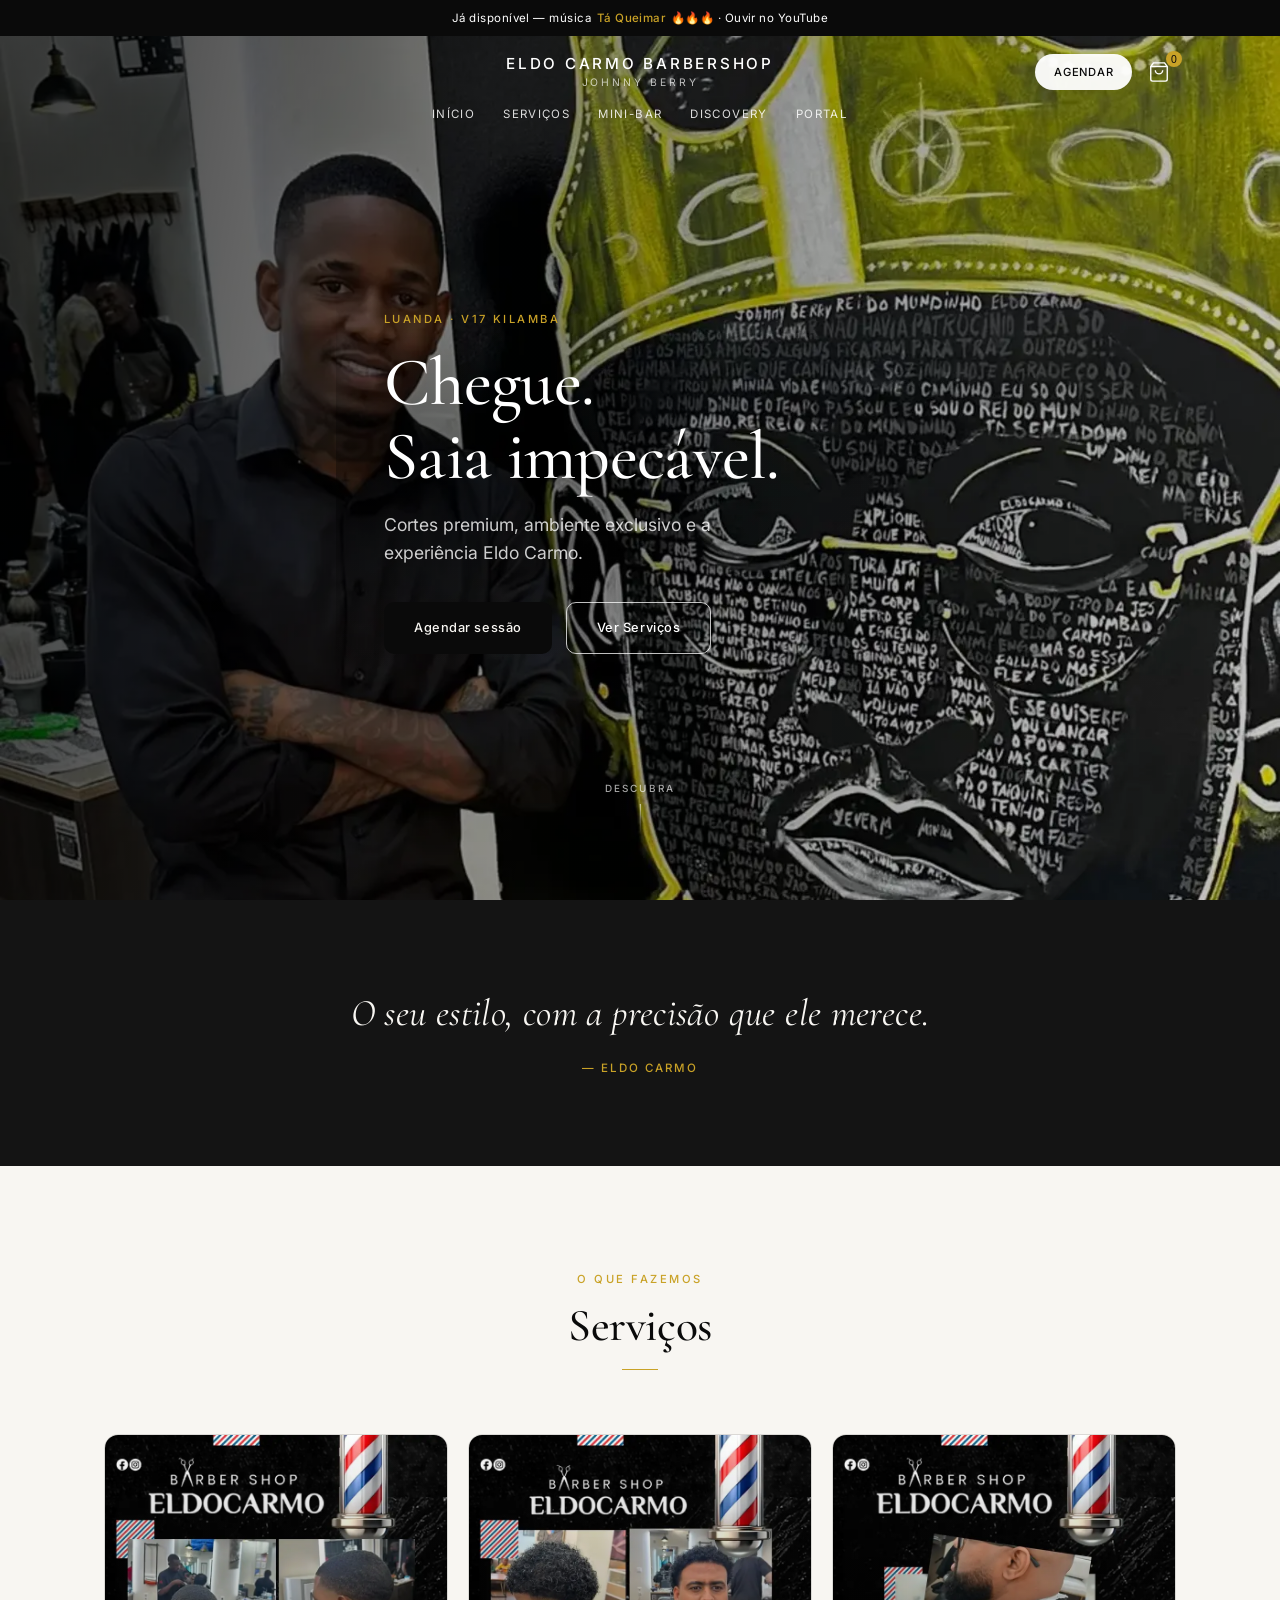
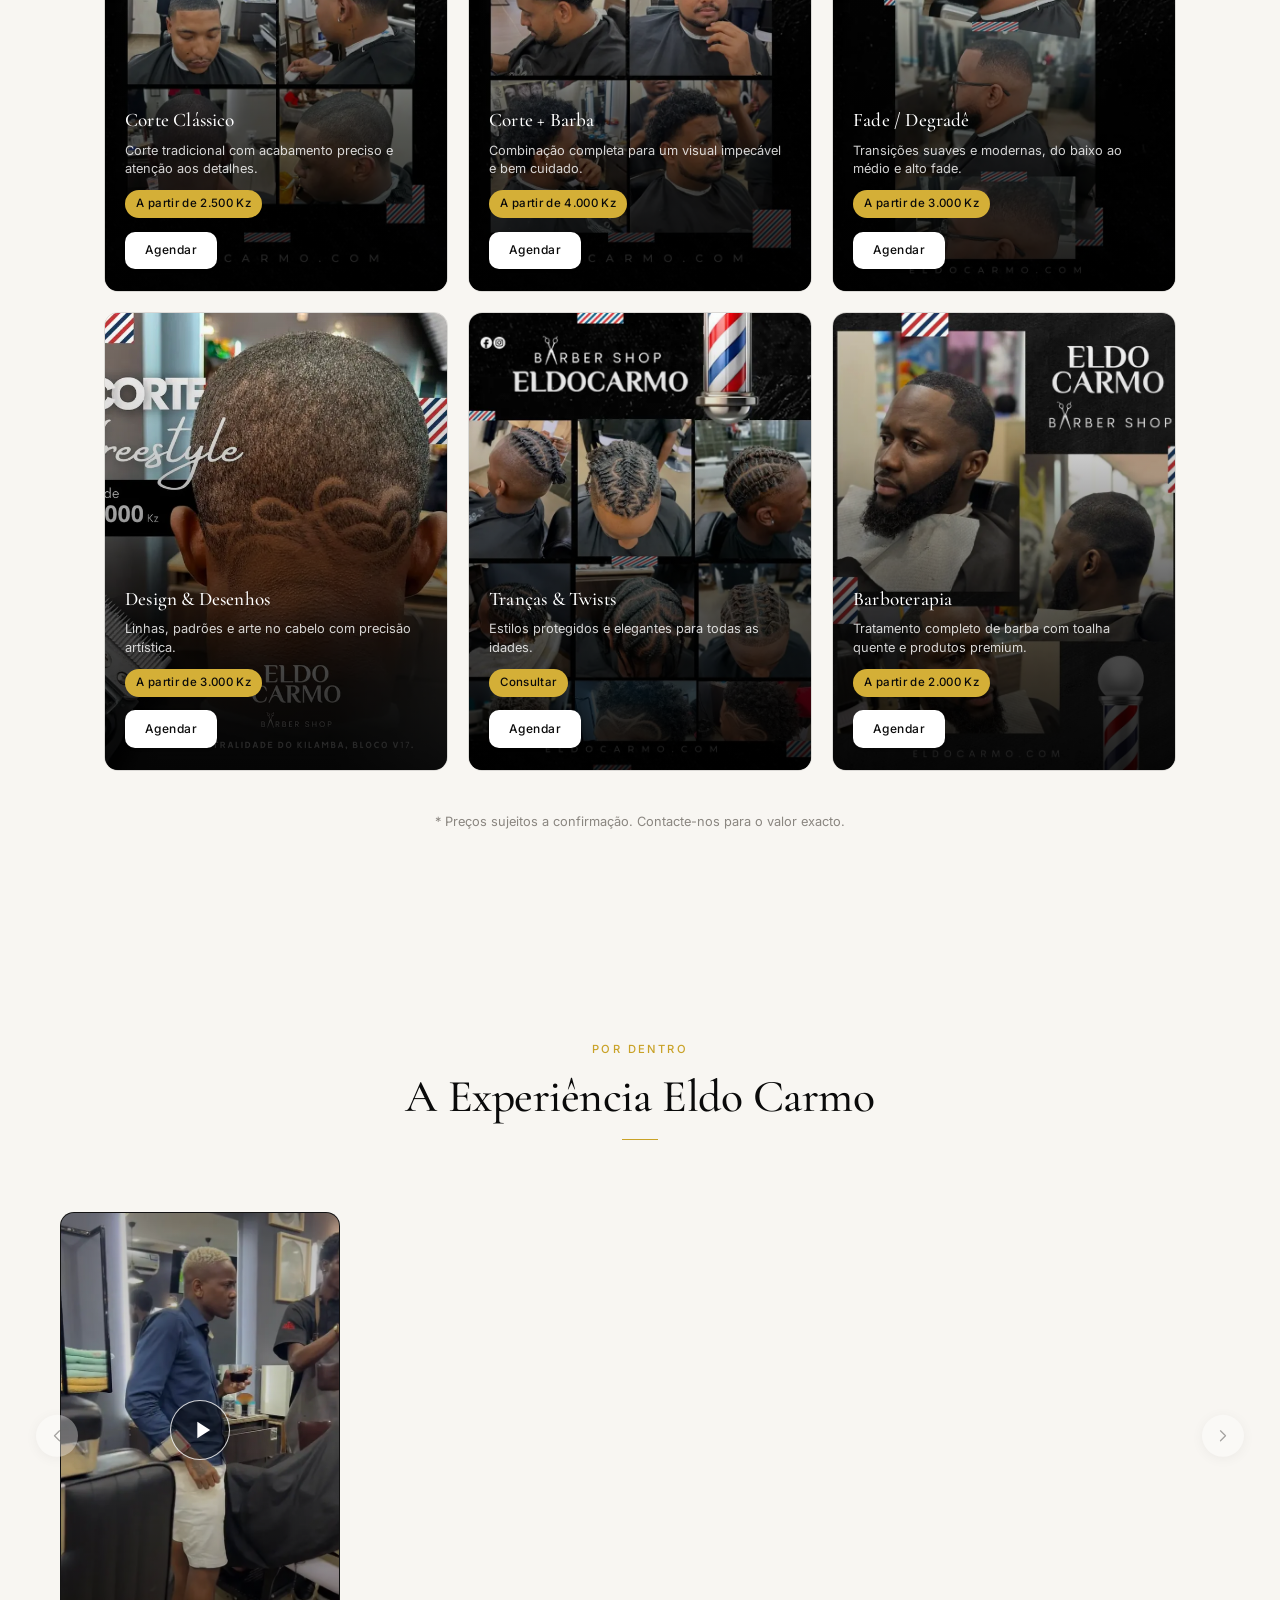
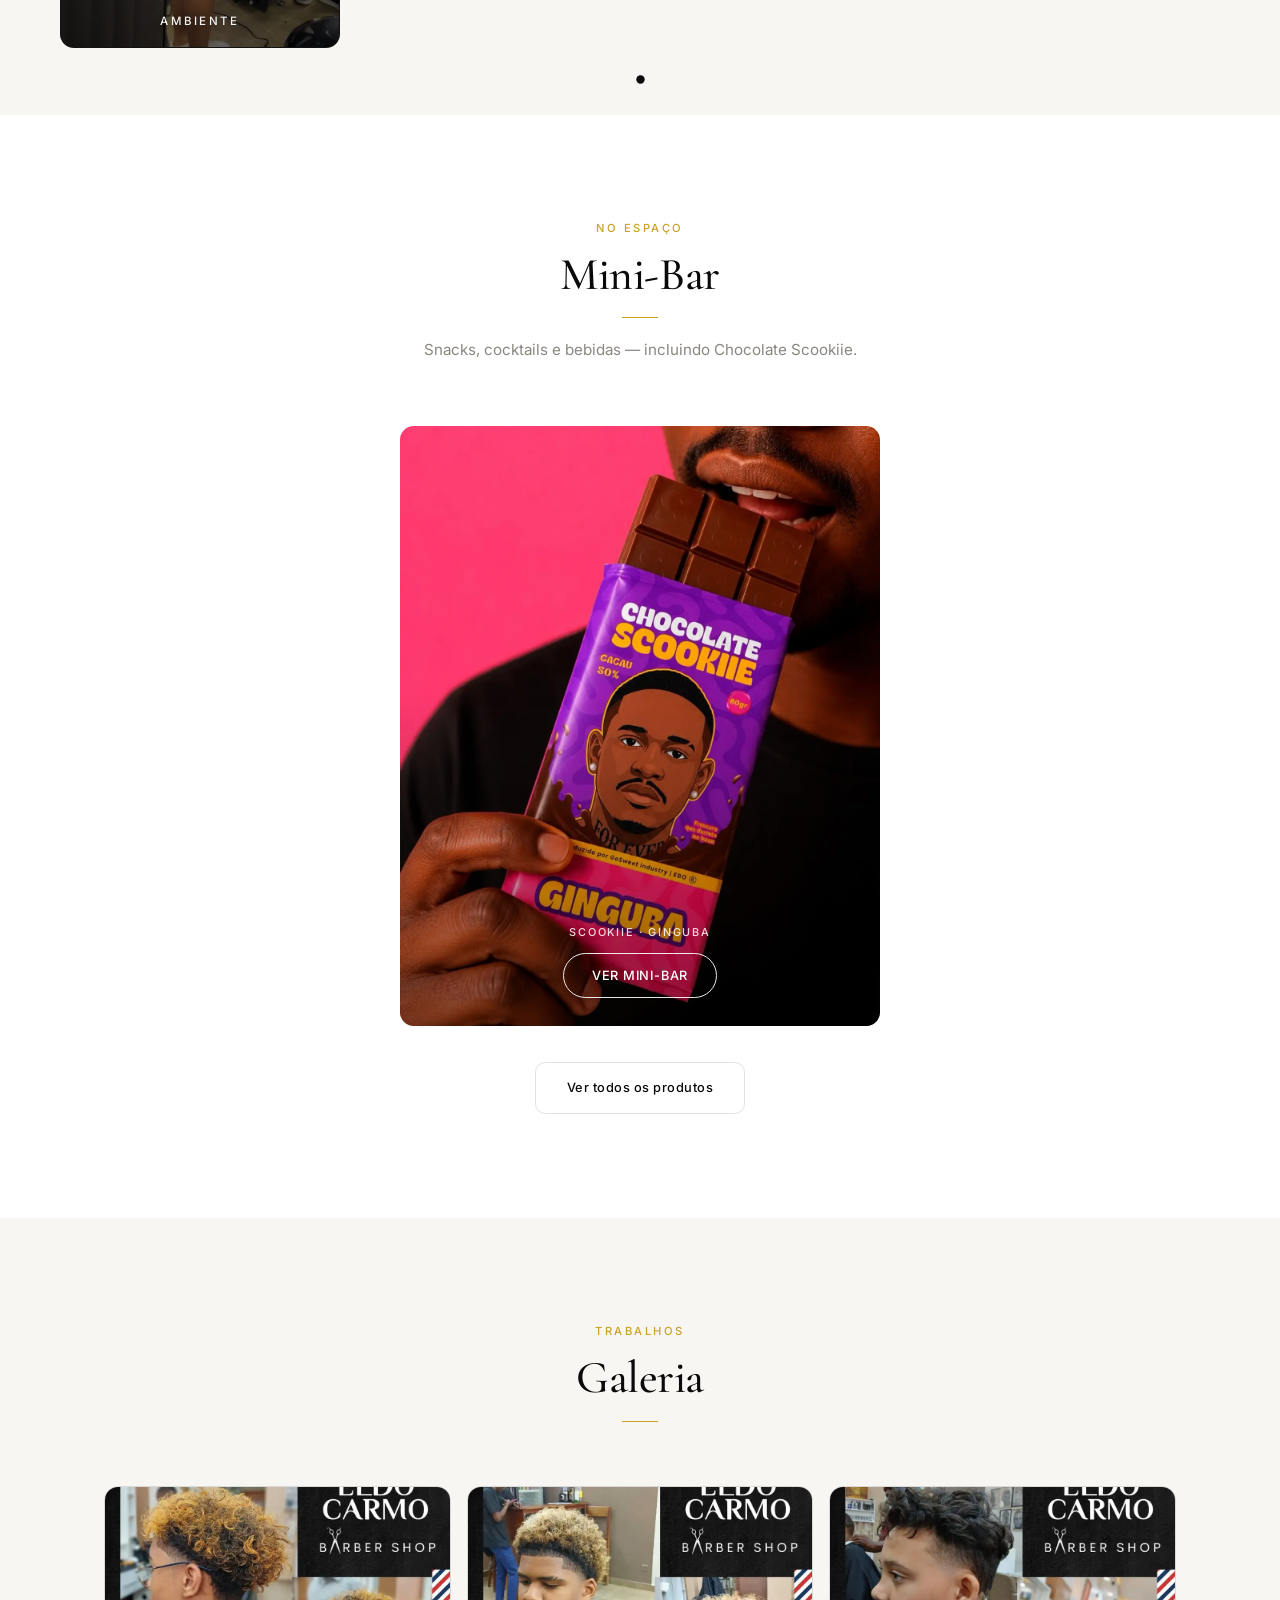
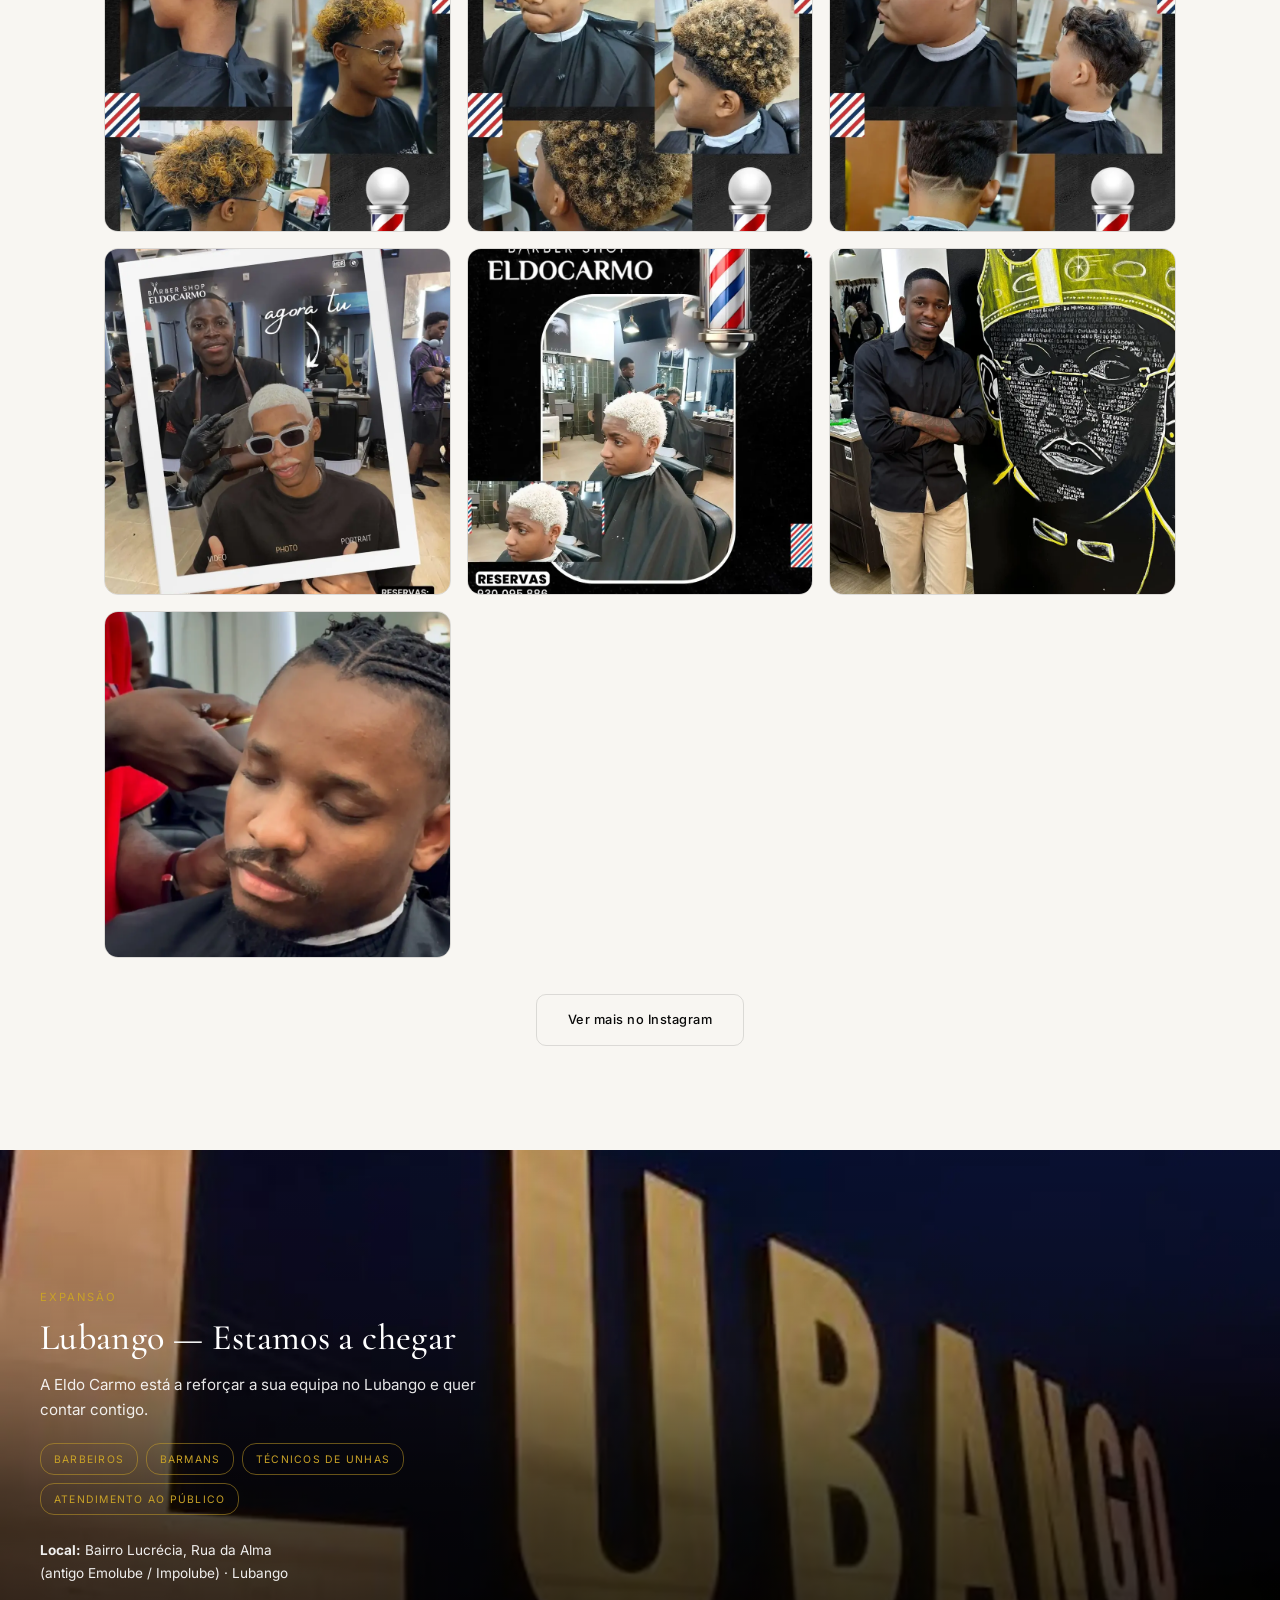
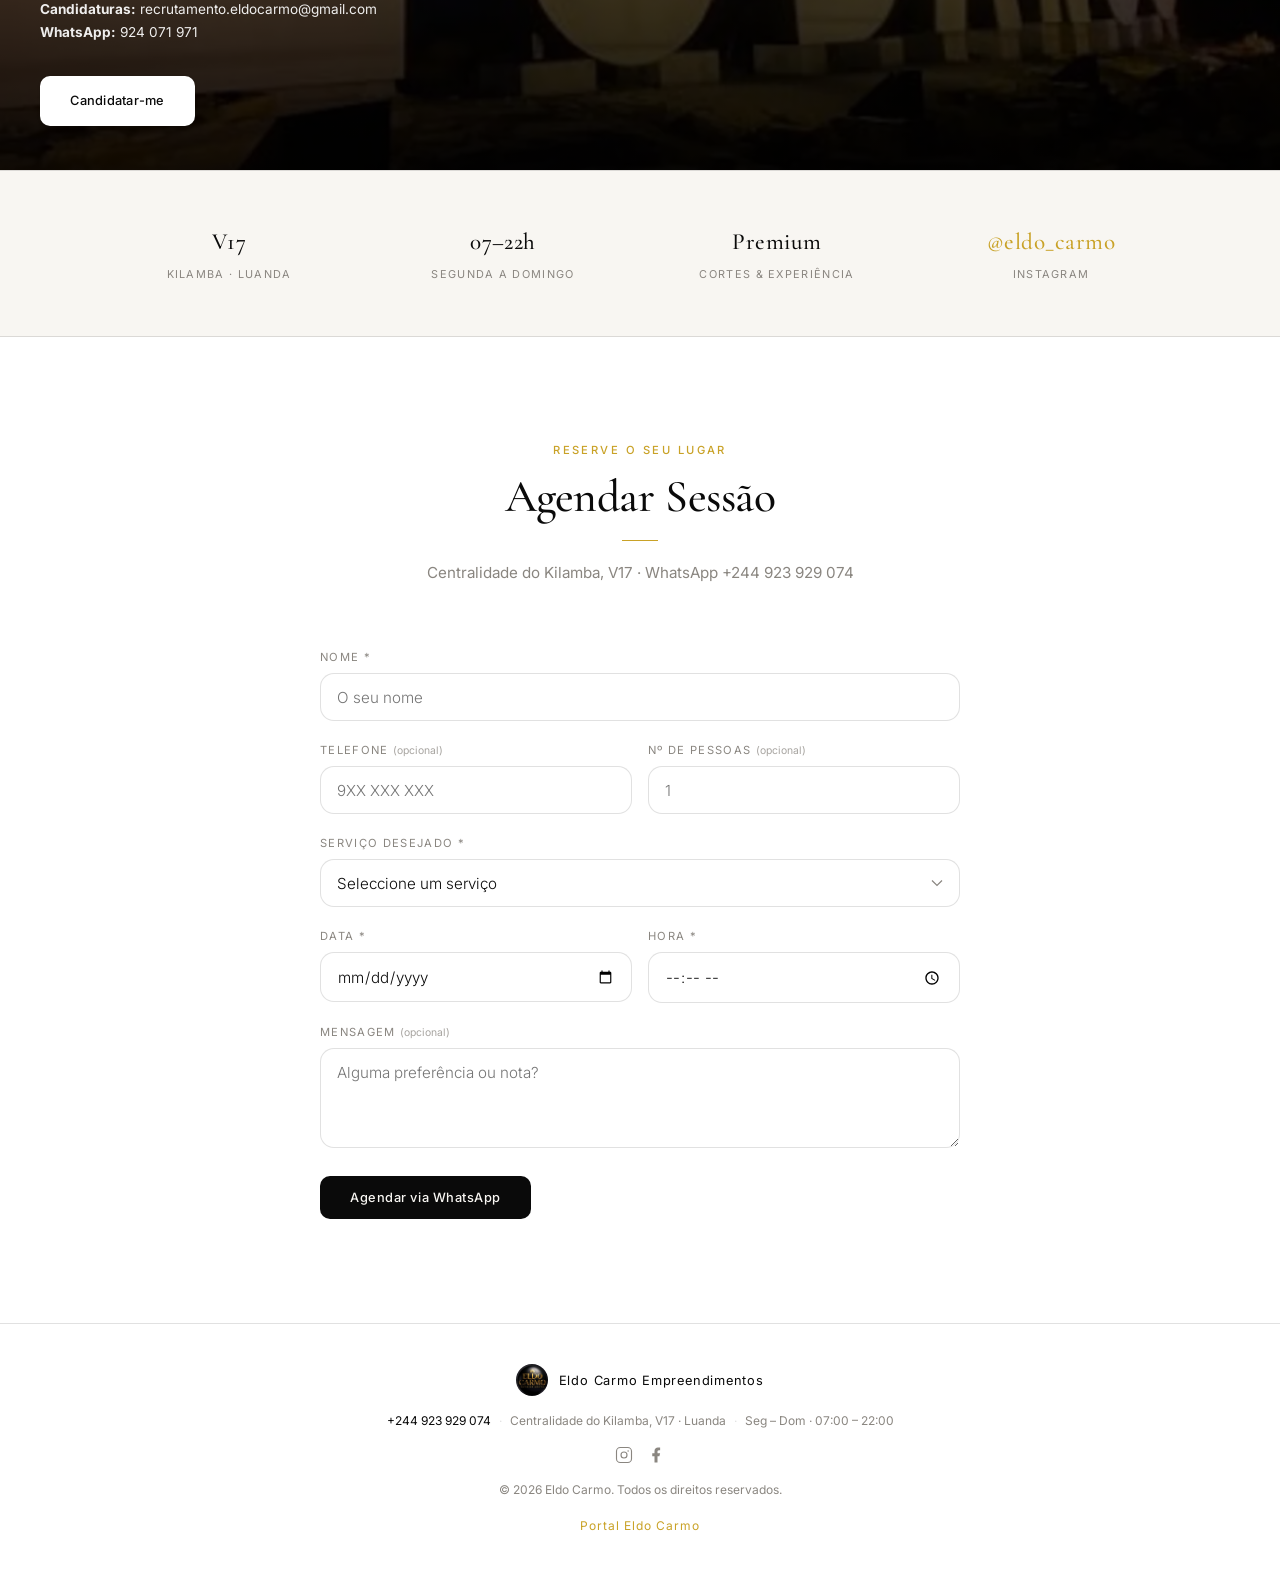
==== commit 1c569ec1: "j" ====
--- a/barbershop/index.html
+++ b/barbershop/index.html
@@ -90,7 +90,7 @@
           </ul>
         </div>
       </div>
-      <a href="https://eldocarmo.workersdevao.workers.dev" class="header__nav-link" target="_blank" rel="noopener">Portal</a>
+      <a href="https://eldocarmo.pages.dev" class="header__nav-link" target="_blank" rel="noopener">Portal</a>
     </nav>
   </header>
 
@@ -112,7 +112,7 @@
         <a href="index.html" class="menu-drawer__link">Início</a>
         <a href="#servicos" class="menu-drawer__link">Serviços</a>
         <a href="minibar.html" class="menu-drawer__link">Mini-Bar</a>
-        <a href="https://eldocarmo.workersdevao.workers.dev" class="menu-drawer__link" target="_blank" rel="noopener">Portal</a>
+        <a href="https://eldocarmo.pages.dev" class="menu-drawer__link" target="_blank" rel="noopener">Portal</a>
       </nav>
 
       <div class="menu-drawer__discover">
@@ -161,10 +161,7 @@
   <!-- ========== HERO ========== -->
   <section class="hero" id="hero">
     <div class="hero__media" aria-hidden="true">
-      <img class="hero__still" id="hero-still" src="assets/images/hero.webp" alt="" data-hero-slide="0">
-      <video class="hero__video" id="hero-video-1" muted playsinline preload="auto" poster="assets/images/hero.webp" data-hero-slide="1">
-        <source src="assets/videos/hero.mp4" type="video/mp4">
-      </video>
+      <img class="hero__still" id="hero-still" src="assets/images/hero.webp" alt="">
       <div class="hero__overlay"></div>
     </div>
     <div class="hero__content container">
@@ -175,10 +172,6 @@
         <a href="#agendar" class="btn btn--primary">Agendar sessão</a>
         <a href="#servicos" class="btn btn--ghost hero__btn-ghost">Ver Serviços</a>
       </div>
-    </div>
-    <div class="hero__dots" role="tablist" aria-label="Conteúdo do hero">
-      <button type="button" class="hero__dot is-active" data-hero-go="0" aria-label="Foto 1"></button>
-      <button type="button" class="hero__dot" data-hero-go="1" aria-label="Vídeo 1"></button>
     </div>
     <a href="#servicos" class="hero__scroll" aria-label="Descer para serviços">
       <span class="hero__scroll-label">Descubra</span>
@@ -308,78 +301,6 @@
               <svg width="28" height="28" viewBox="0 0 24 24" fill="currentColor"><path d="M8 5v14l11-7z"/></svg>
             </button>
             <p class="experience-card__label">Ambiente</p>
-          </div>
-        </article>
-
-        <article class="experience-card">
-          <video class="experience-card__video" poster="assets/videos/poster-reabertura.webp" playsinline preload="metadata">
-            <source src="assets/videos/exp-reabertura.mp4" type="video/mp4">
-          </video>
-          <div class="experience-card__overlay">
-            <button type="button" class="experience-card__play" aria-label="Reproduzir">
-              <svg width="28" height="28" viewBox="0 0 24 24" fill="currentColor"><path d="M8 5v14l11-7z"/></svg>
-            </button>
-            <p class="experience-card__label">Reabertura</p>
-          </div>
-        </article>
-
-        <article class="experience-card">
-          <video class="experience-card__video" poster="assets/videos/poster-corte.webp" playsinline preload="metadata">
-            <source src="assets/videos/exp-corte.mp4" type="video/mp4">
-          </video>
-          <div class="experience-card__overlay">
-            <button type="button" class="experience-card__play" aria-label="Reproduzir">
-              <svg width="28" height="28" viewBox="0 0 24 24" fill="currentColor"><path d="M8 5v14l11-7z"/></svg>
-            </button>
-            <p class="experience-card__label">Corte</p>
-          </div>
-        </article>
-
-        <article class="experience-card">
-          <video class="experience-card__video" poster="assets/videos/poster-transformacao.webp" playsinline preload="metadata">
-            <source src="assets/videos/exp-transformacao.mp4" type="video/mp4">
-          </video>
-          <div class="experience-card__overlay">
-            <button type="button" class="experience-card__play" aria-label="Reproduzir">
-              <svg width="28" height="28" viewBox="0 0 24 24" fill="currentColor"><path d="M8 5v14l11-7z"/></svg>
-            </button>
-            <p class="experience-card__label">Transformação</p>
-          </div>
-        </article>
-
-        <article class="experience-card">
-          <video class="experience-card__video" poster="assets/videos/poster-detalhe.webp" playsinline preload="metadata">
-            <source src="assets/videos/exp-detalhe.mp4" type="video/mp4">
-          </video>
-          <div class="experience-card__overlay">
-            <button type="button" class="experience-card__play" aria-label="Reproduzir">
-              <svg width="28" height="28" viewBox="0 0 24 24" fill="currentColor"><path d="M8 5v14l11-7z"/></svg>
-            </button>
-            <p class="experience-card__label">Detalhe</p>
-          </div>
-        </article>
-
-        <article class="experience-card">
-          <video class="experience-card__video" poster="assets/videos/poster-luxo.webp" playsinline preload="metadata">
-            <source src="assets/videos/exp-luxo.mp4" type="video/mp4">
-          </video>
-          <div class="experience-card__overlay">
-            <button type="button" class="experience-card__play" aria-label="Reproduzir">
-              <svg width="28" height="28" viewBox="0 0 24 24" fill="currentColor"><path d="M8 5v14l11-7z"/></svg>
-            </button>
-            <p class="experience-card__label">Experiência</p>
-          </div>
-        </article>
-
-        <article class="experience-card">
-          <video class="experience-card__video" poster="assets/videos/poster-barba.webp" playsinline preload="metadata">
-            <source src="assets/videos/exp-barba.mp4" type="video/mp4">
-          </video>
-          <div class="experience-card__overlay">
-            <button type="button" class="experience-card__play" aria-label="Reproduzir">
-              <svg width="28" height="28" viewBox="0 0 24 24" fill="currentColor"><path d="M8 5v14l11-7z"/></svg>
-            </button>
-            <p class="experience-card__label">Barba</p>
           </div>
         </article>
       </div>
@@ -601,7 +522,7 @@
         </a>
       </div>
       <p class="footer__copy">© 2026 Eldo Carmo. Todos os direitos reservados.</p>
-      <a href="https://eldocarmo.workersdevao.workers.dev" class="footer__link">Portal Eldo Carmo</a>
+      <a href="https://eldocarmo.pages.dev" class="footer__link">Portal Eldo Carmo</a>
     </div>
   </footer>
 
@@ -641,6 +562,7 @@
     </div>
   </div>
 
+  <script src="js/products.js"></script>
   <script src="js/main.js"></script>
 </body>
 </html>
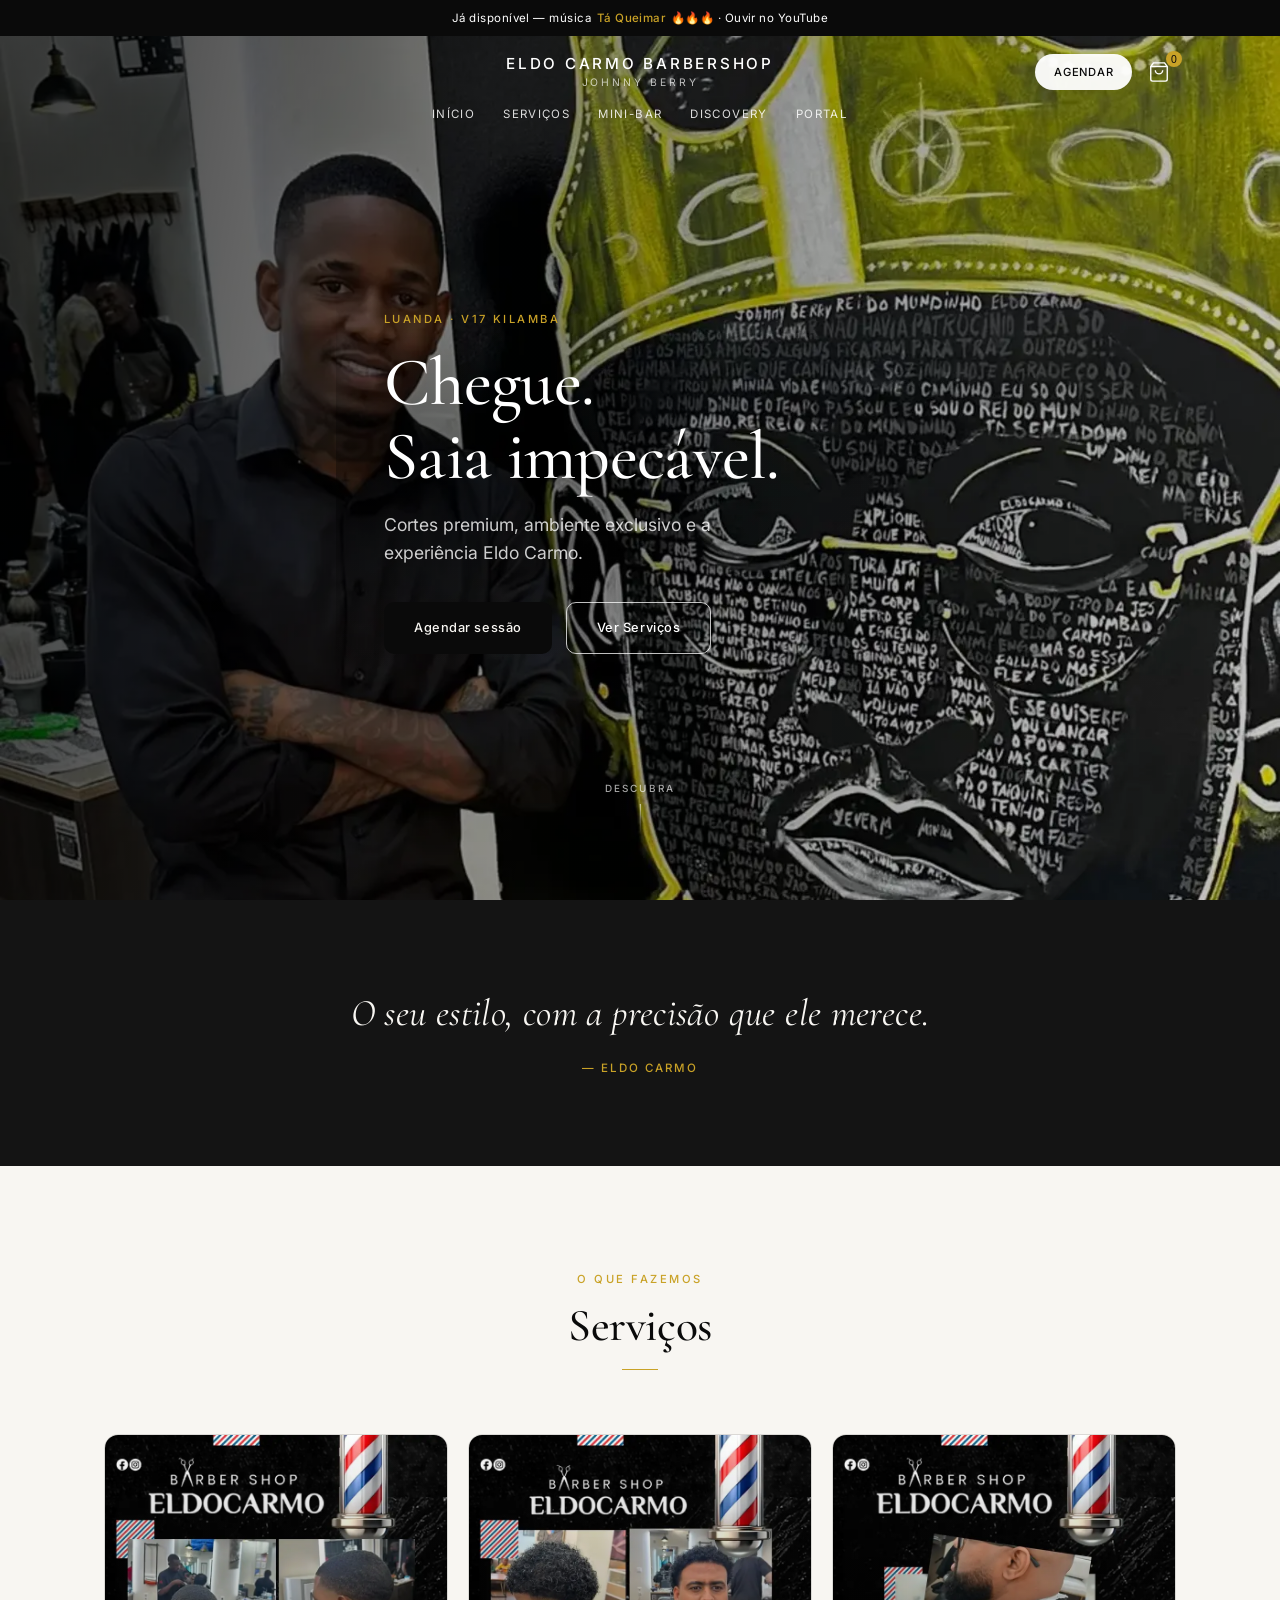
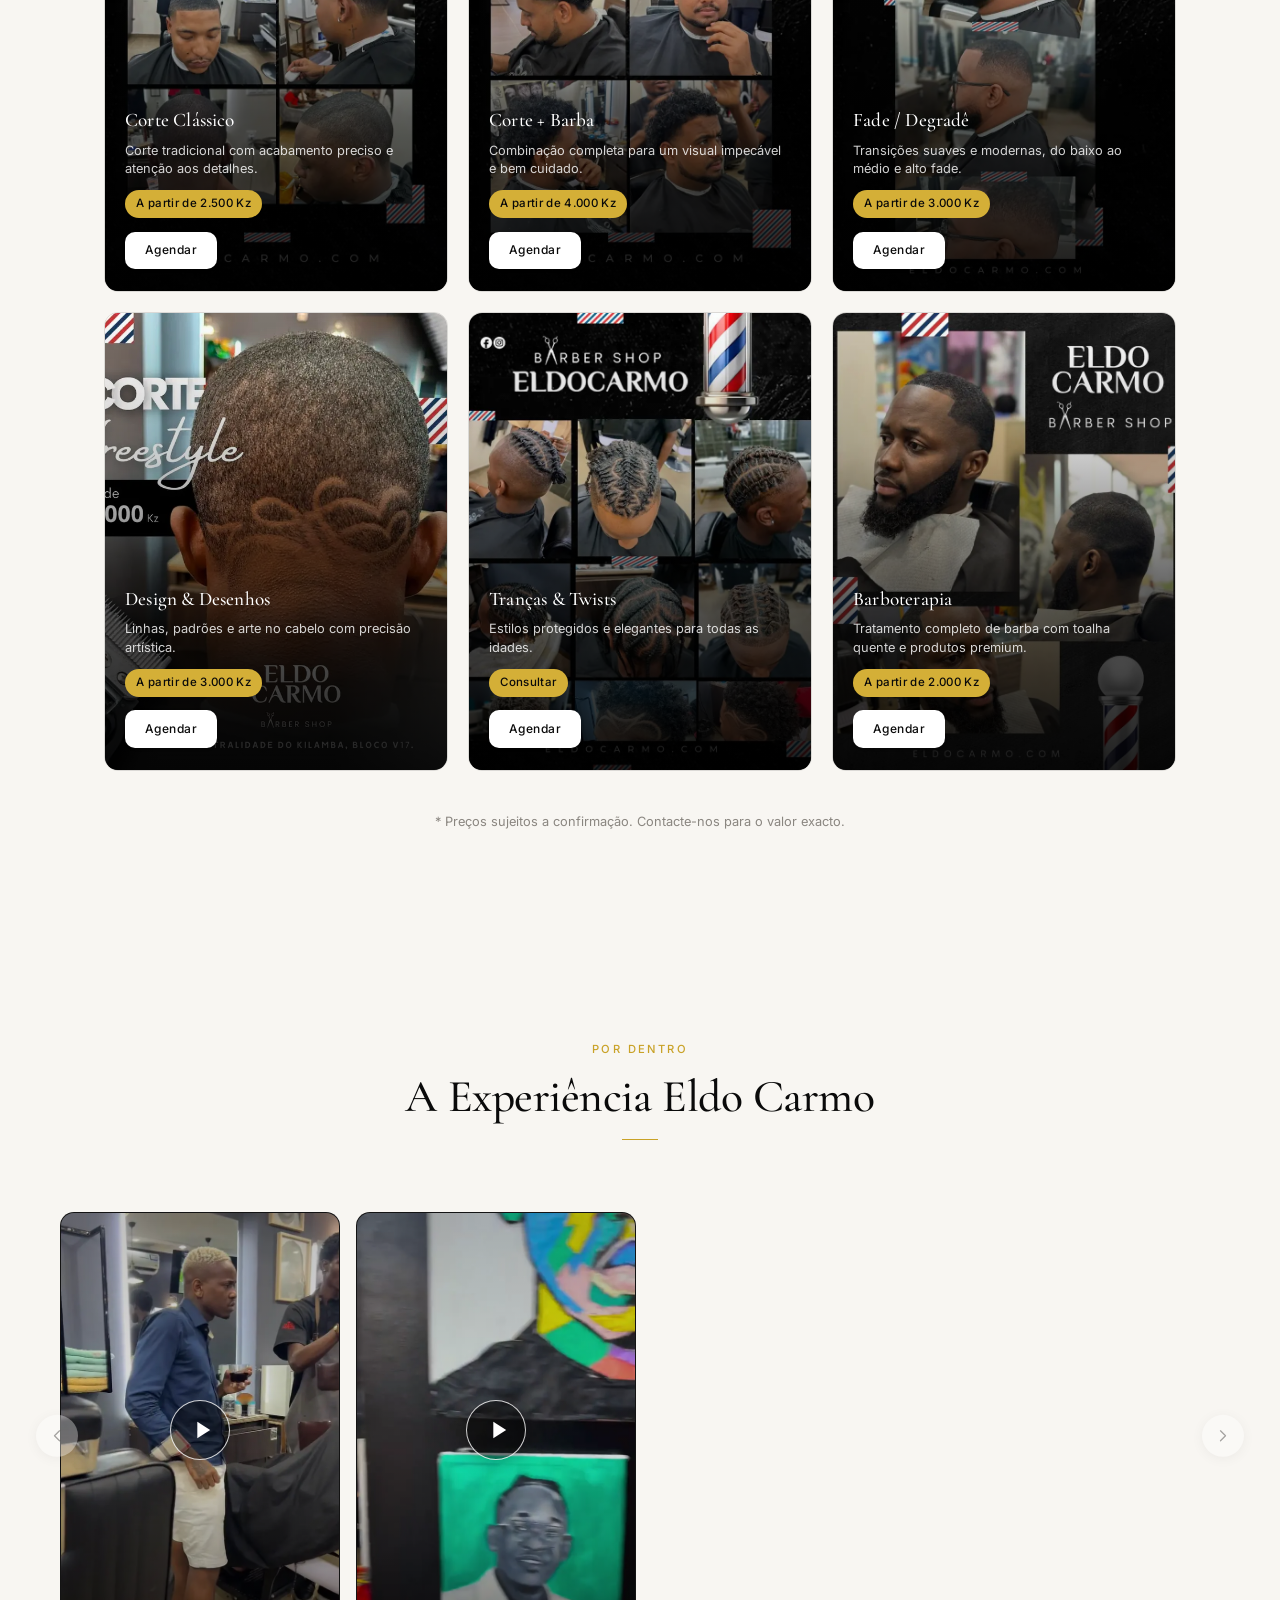
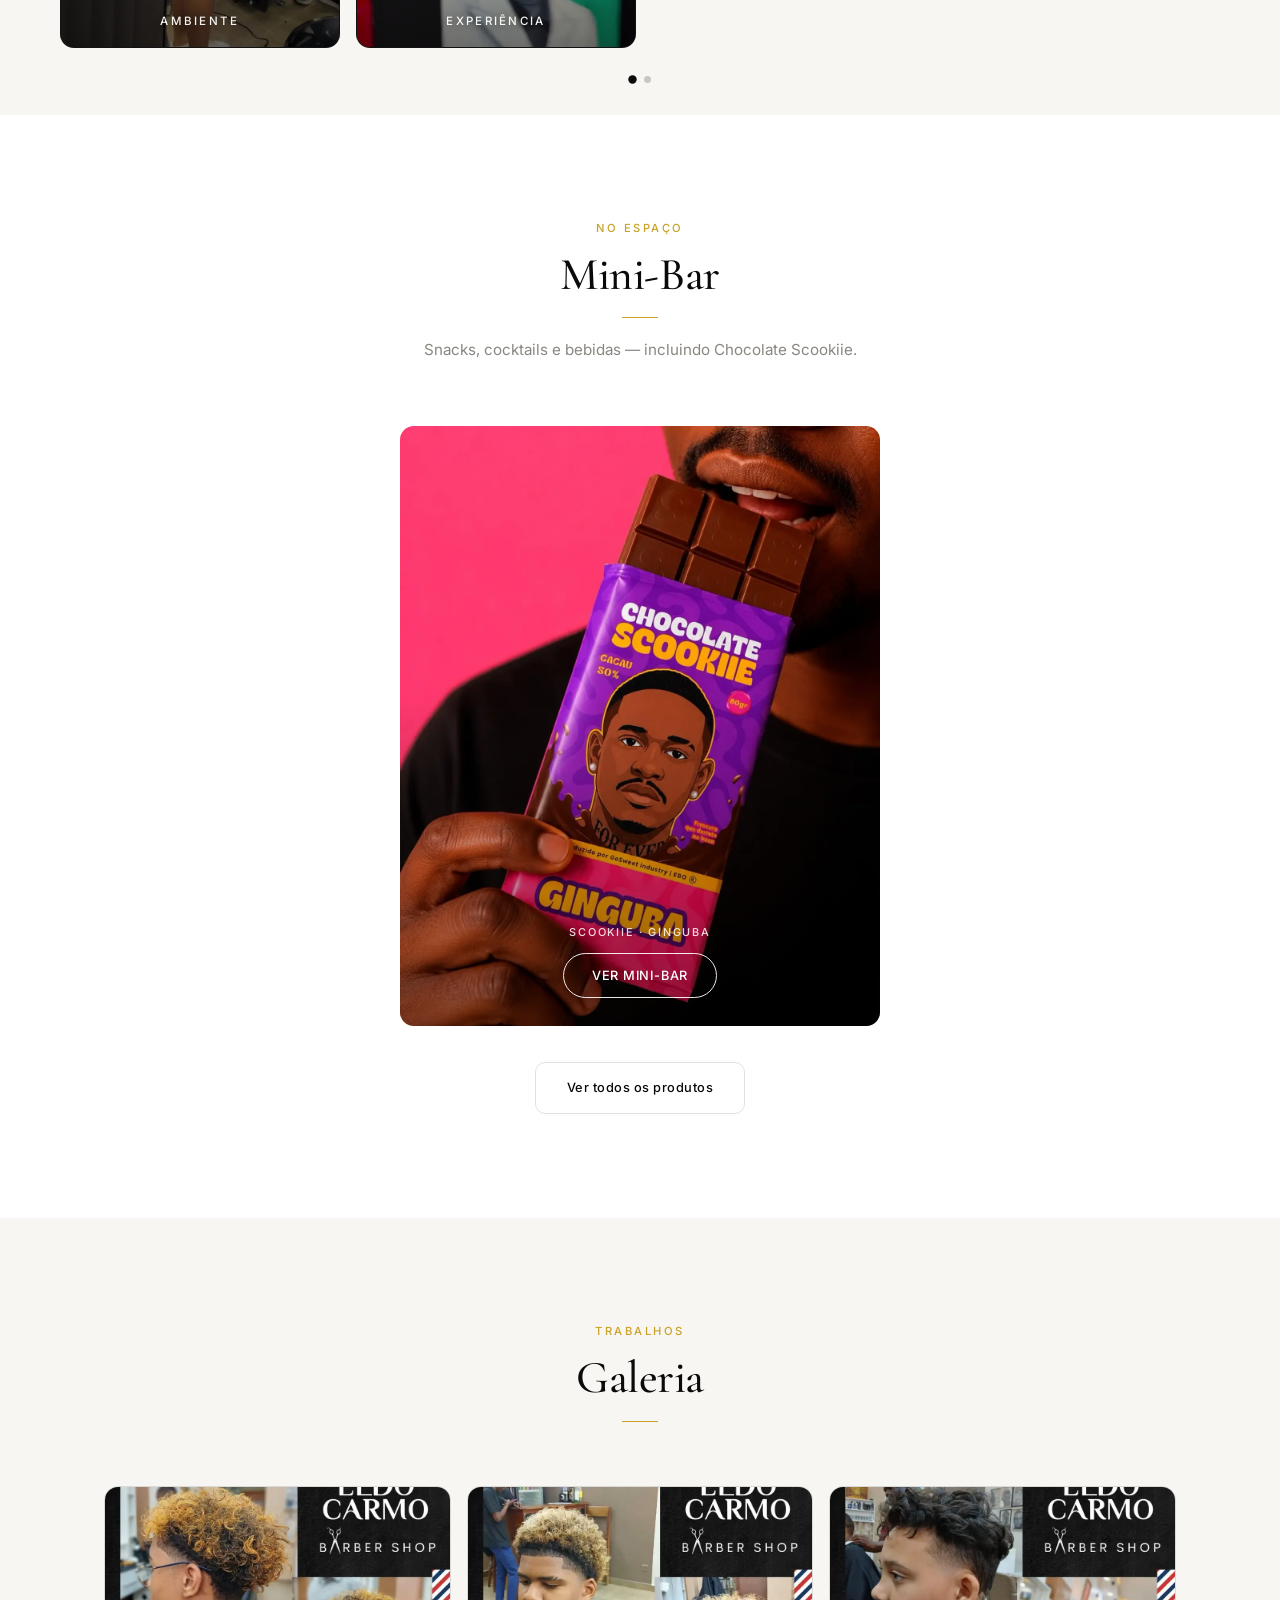
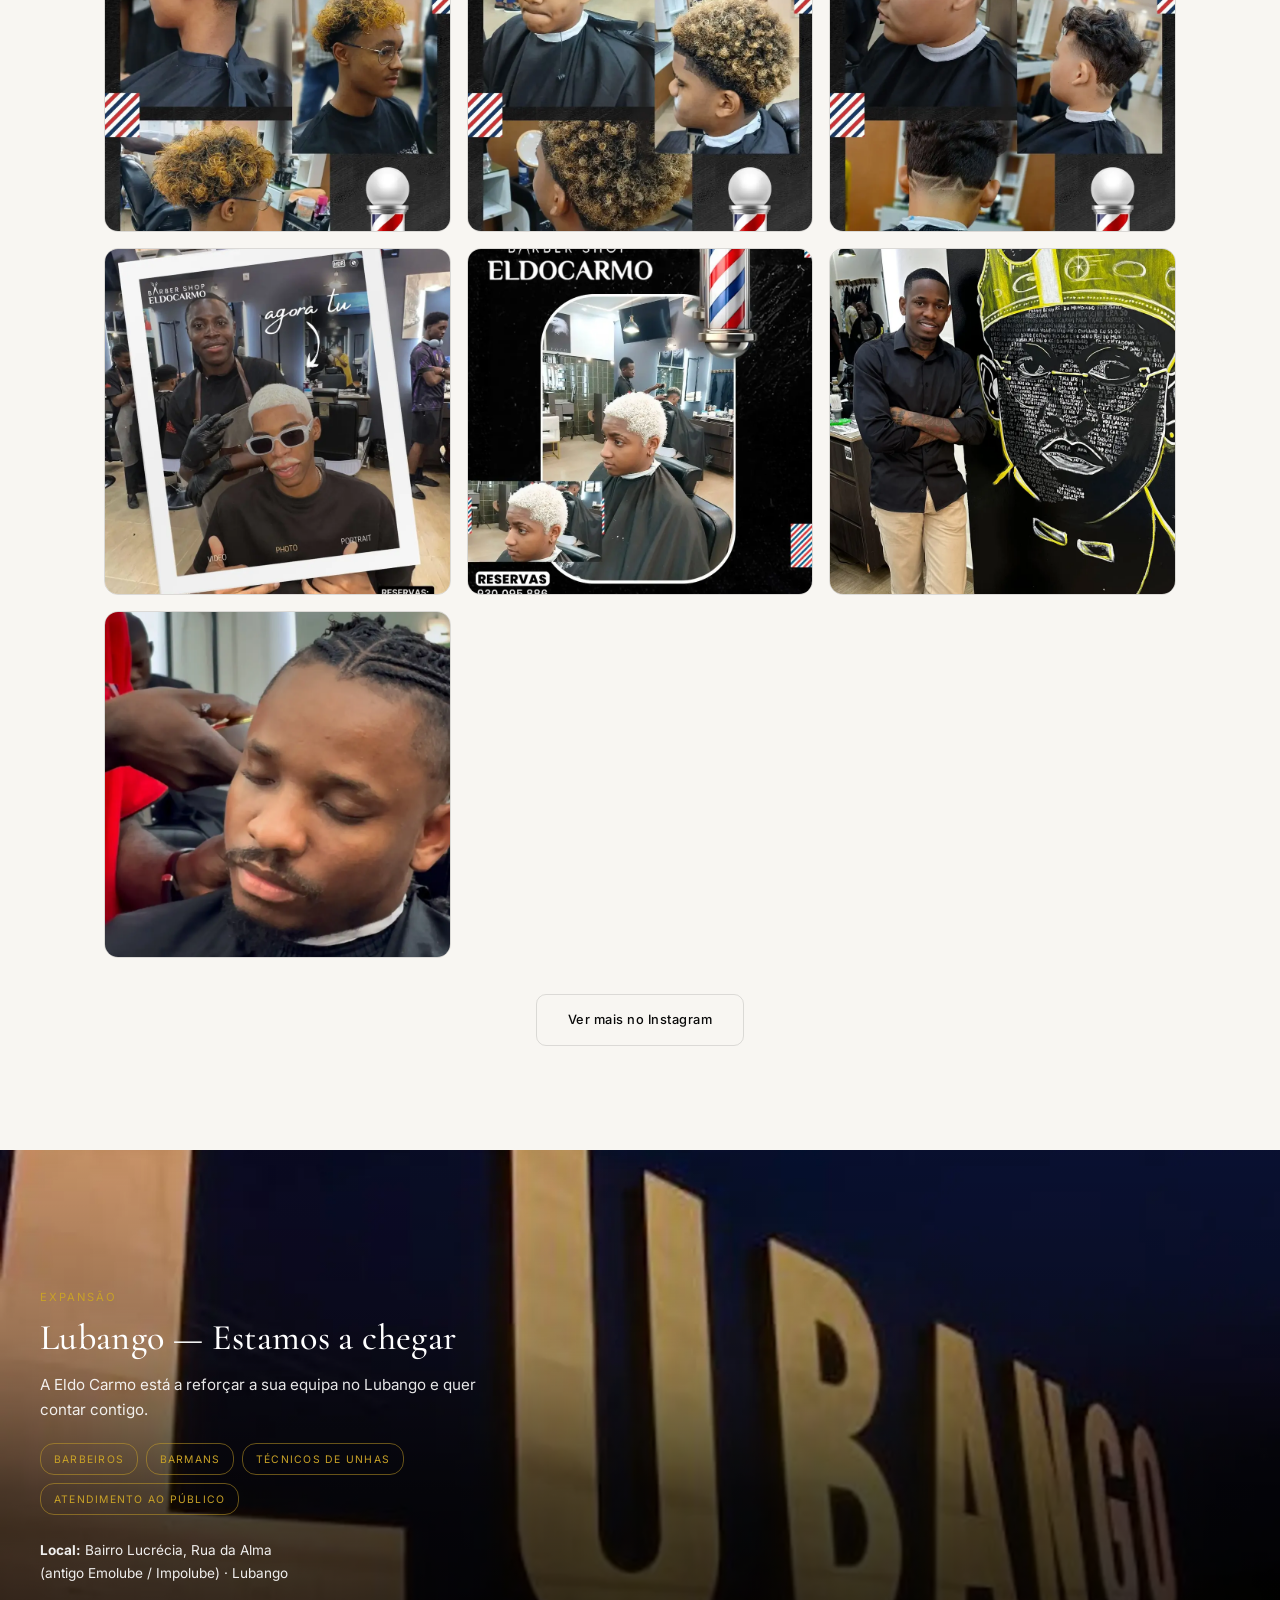
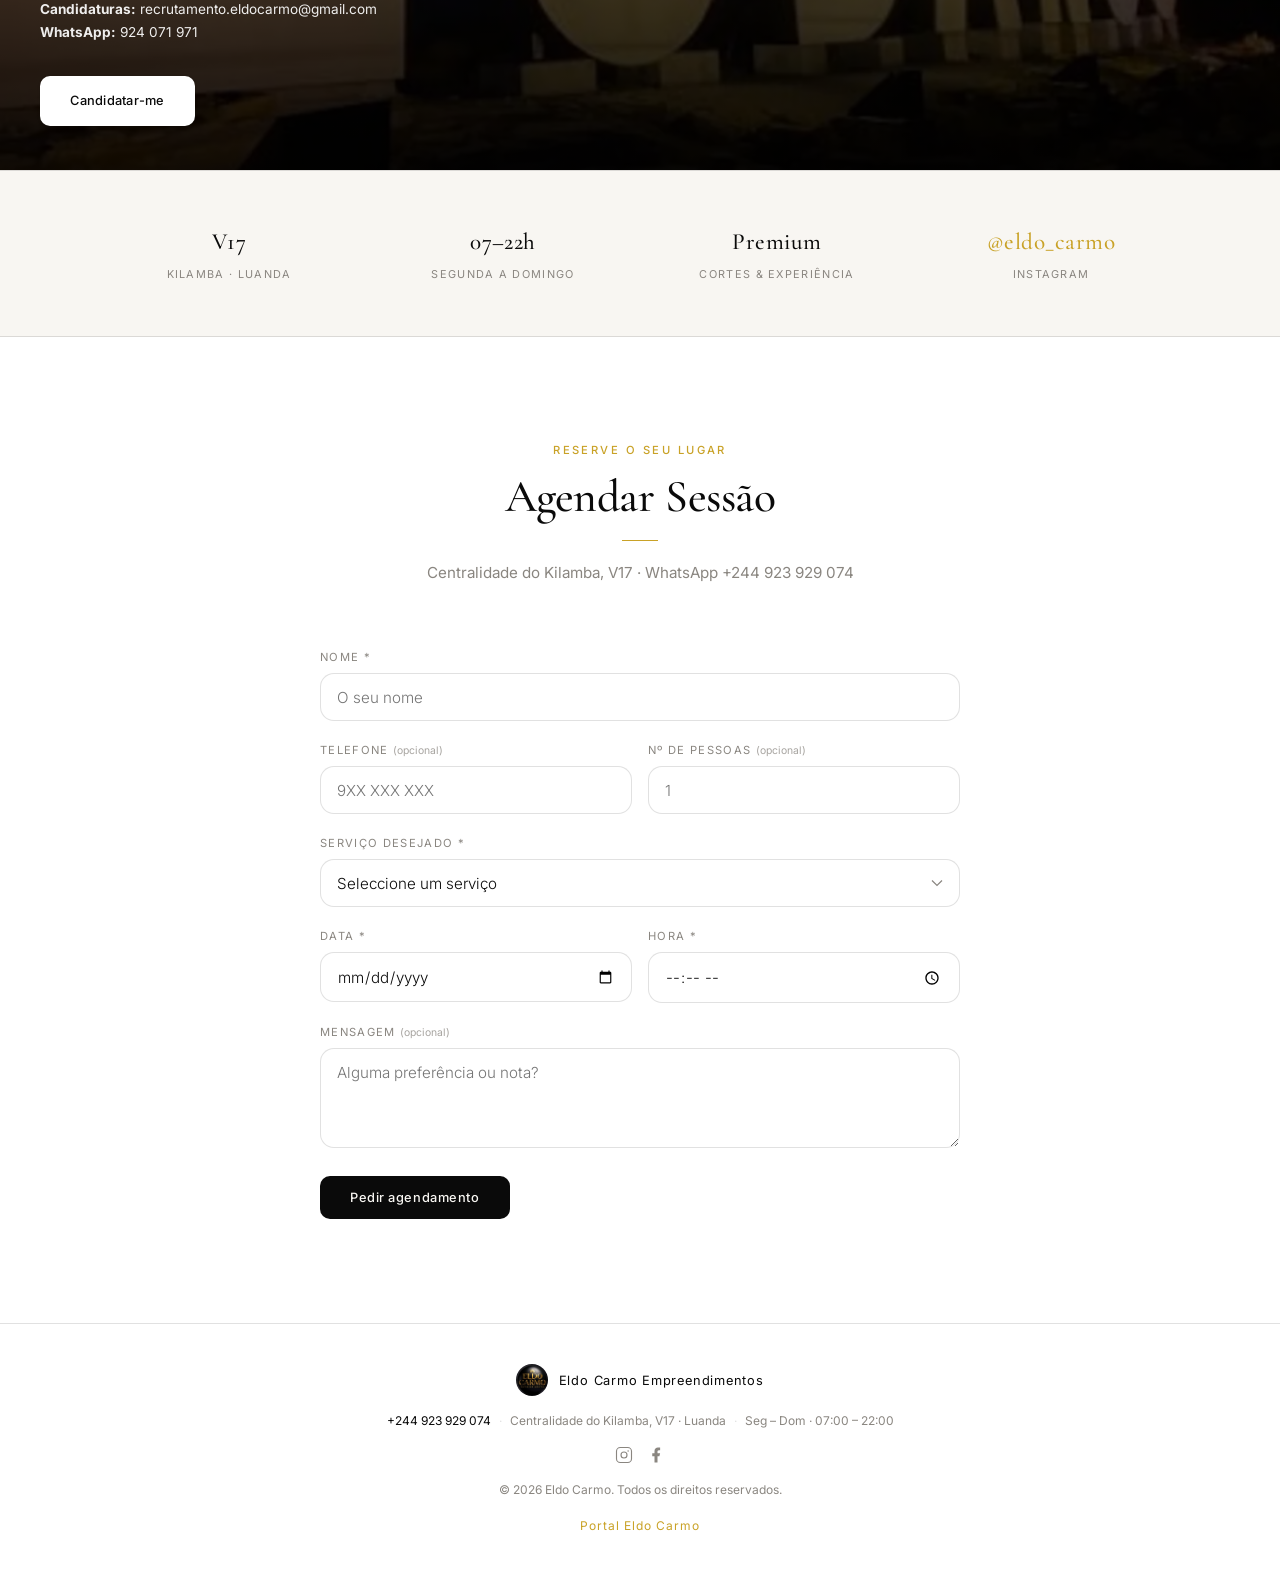
==== commit cd9fee3d: "u" ====
--- a/barbershop/index.html
+++ b/barbershop/index.html
@@ -303,6 +303,18 @@
             <p class="experience-card__label">Ambiente</p>
           </div>
         </article>
+
+        <article class="experience-card">
+          <video class="experience-card__video" poster="assets/videos/poster-experiencia.webp" playsinline preload="metadata">
+            <source src="assets/videos/exp-experiencia.mp4" type="video/mp4">
+          </video>
+          <div class="experience-card__overlay">
+            <button type="button" class="experience-card__play" aria-label="Reproduzir">
+              <svg width="28" height="28" viewBox="0 0 24 24" fill="currentColor"><path d="M8 5v14l11-7z"/></svg>
+            </button>
+            <p class="experience-card__label">Experiência</p>
+          </div>
+        </article>
       </div>
 
       <button type="button" class="experience-nav experience-nav--next" id="experience-next" aria-label="Seguinte">
@@ -487,7 +499,7 @@
             <label for="bk-message">Mensagem <span class="optional">(opcional)</span></label>
             <textarea id="bk-message" name="message" rows="3" placeholder="Alguma preferência ou nota?"></textarea>
           </div>
-          <button type="submit" class="btn btn--primary">Agendar via WhatsApp</button>
+          <button type="submit" class="btn btn--primary">Pedir agendamento</button>
         </form>
       </div>
     </div>
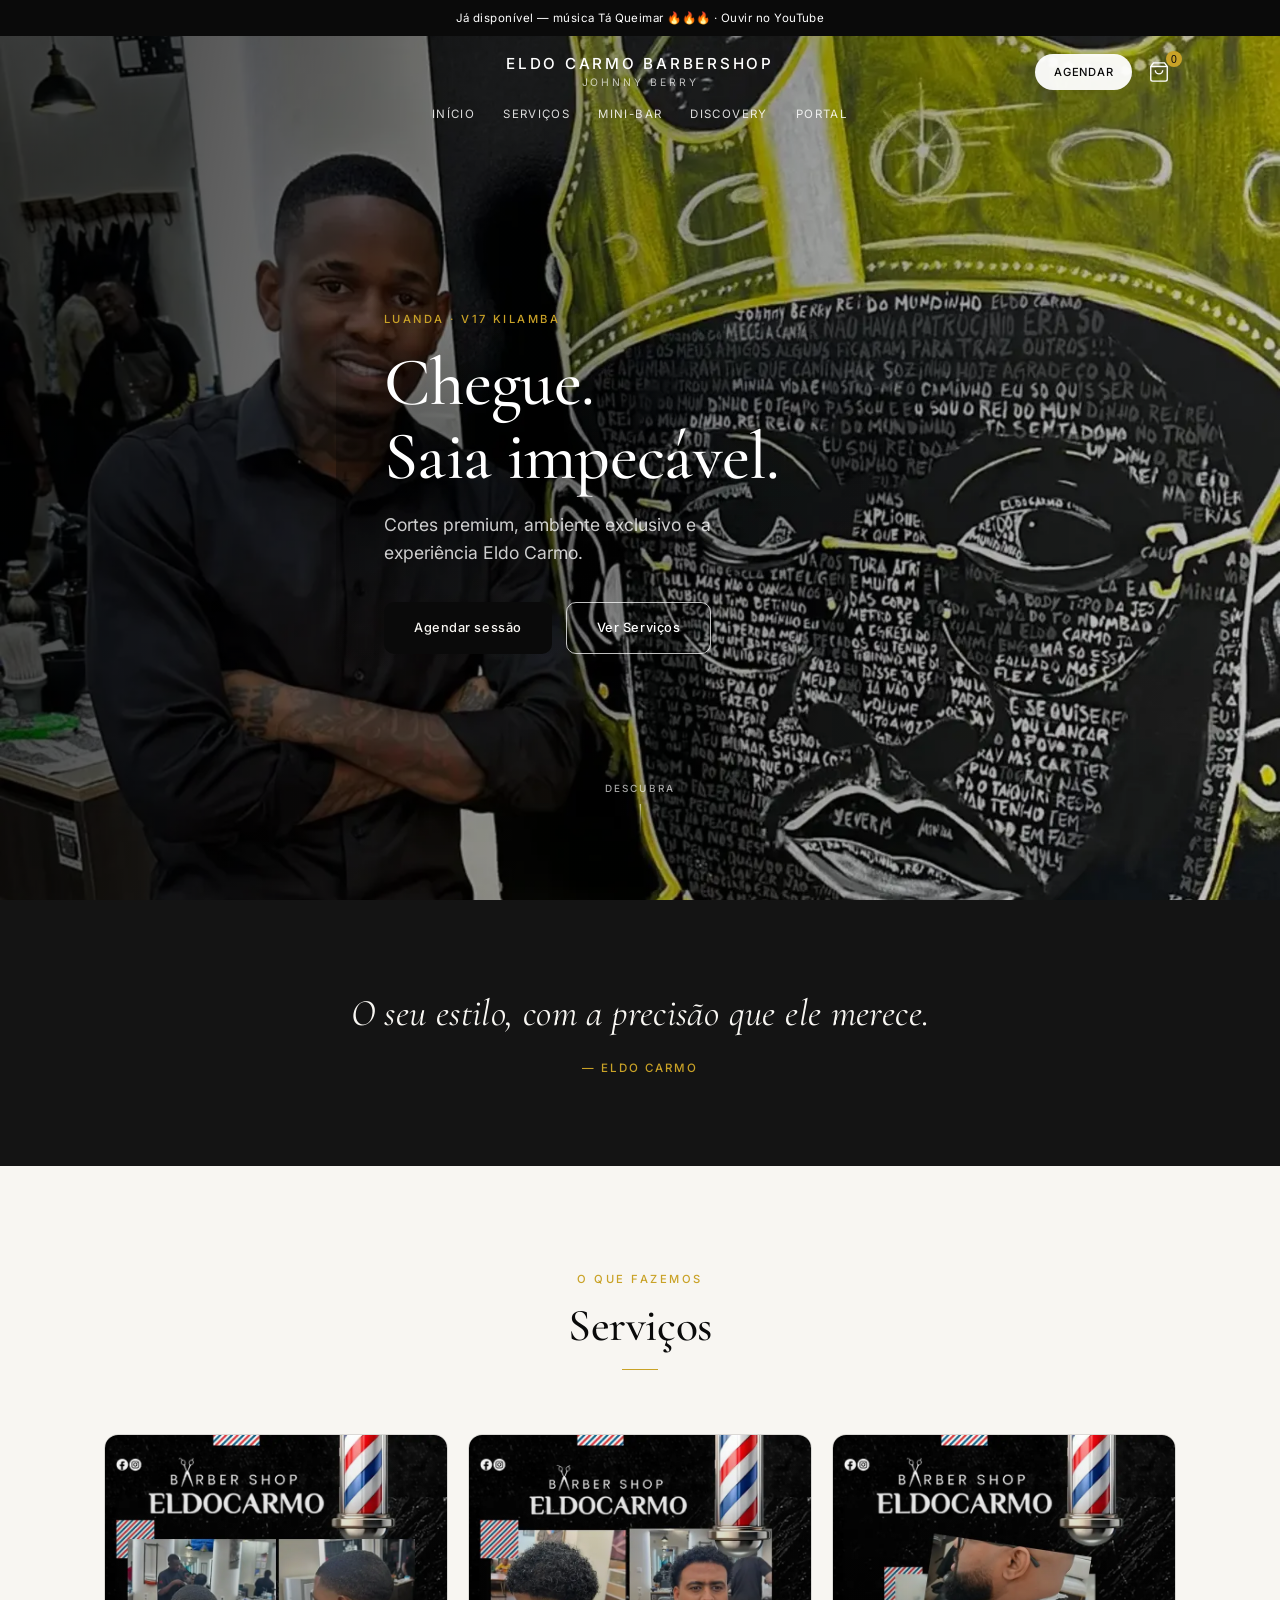
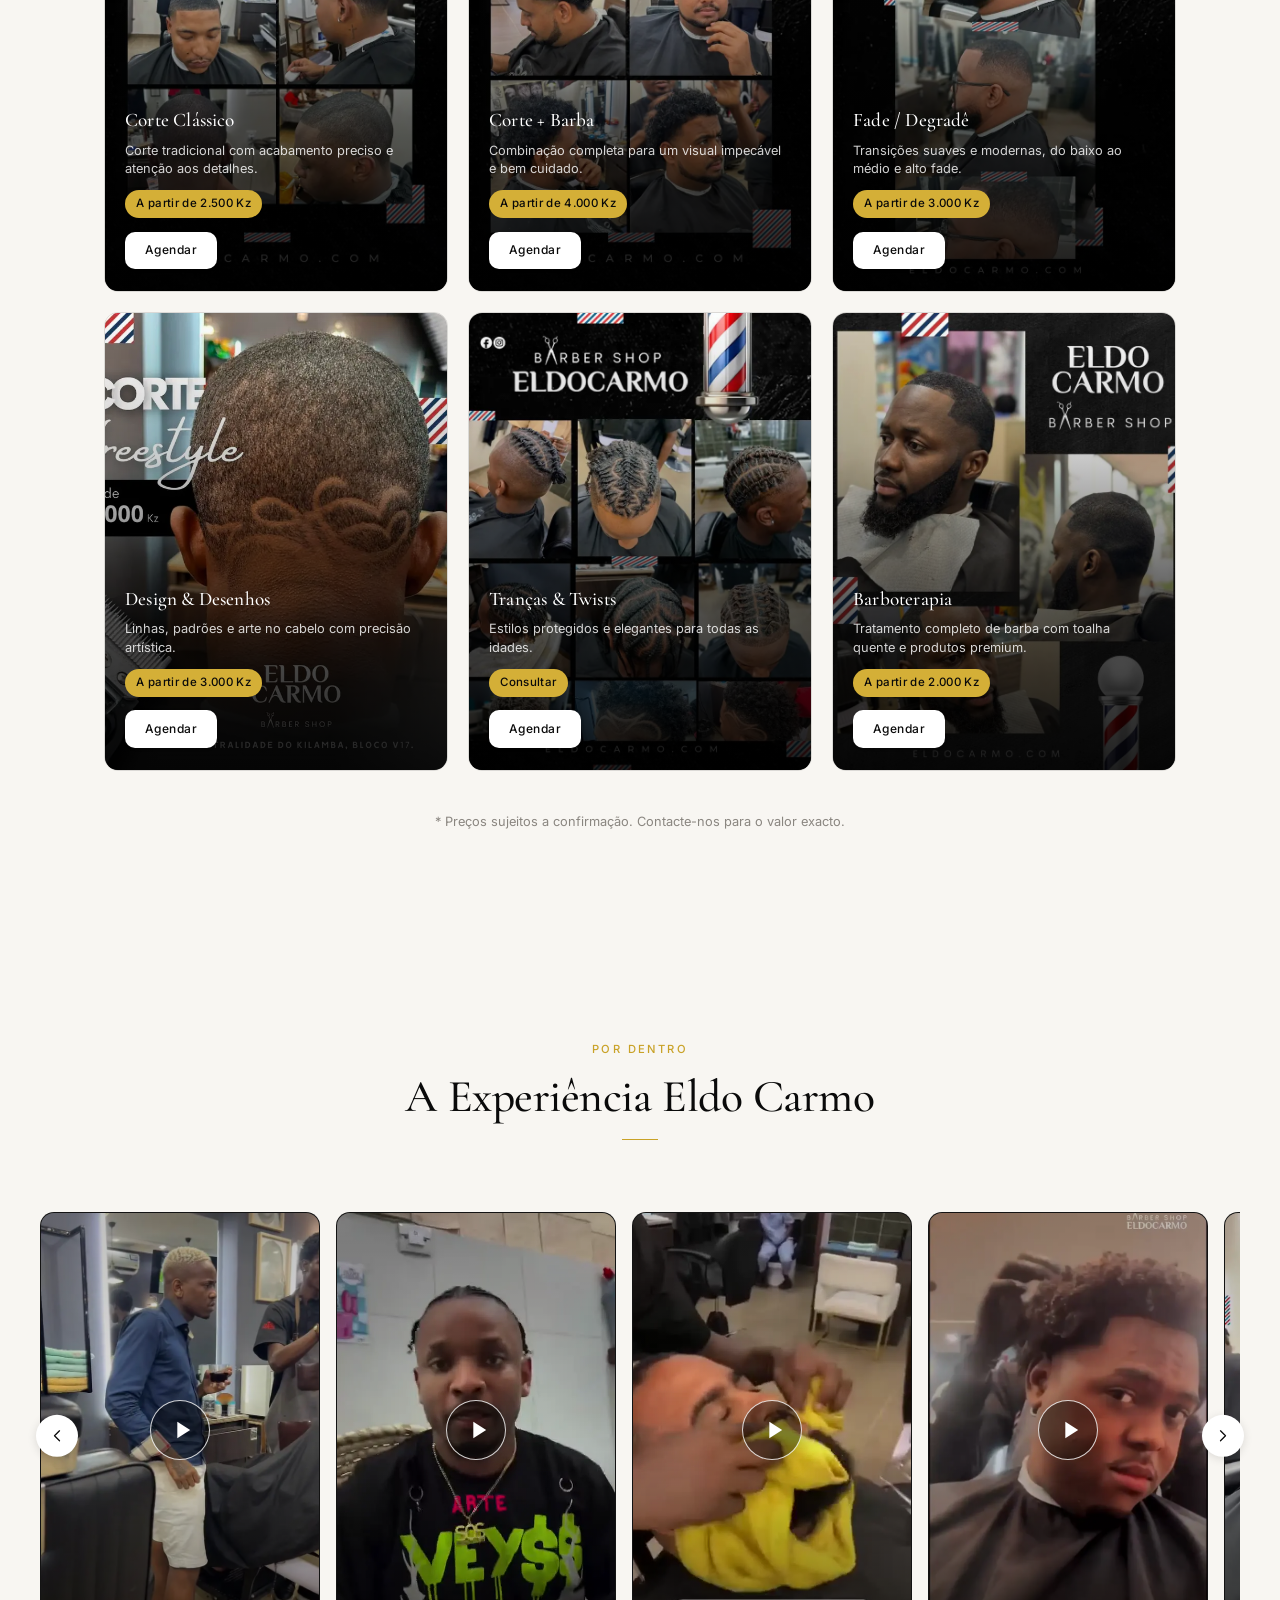
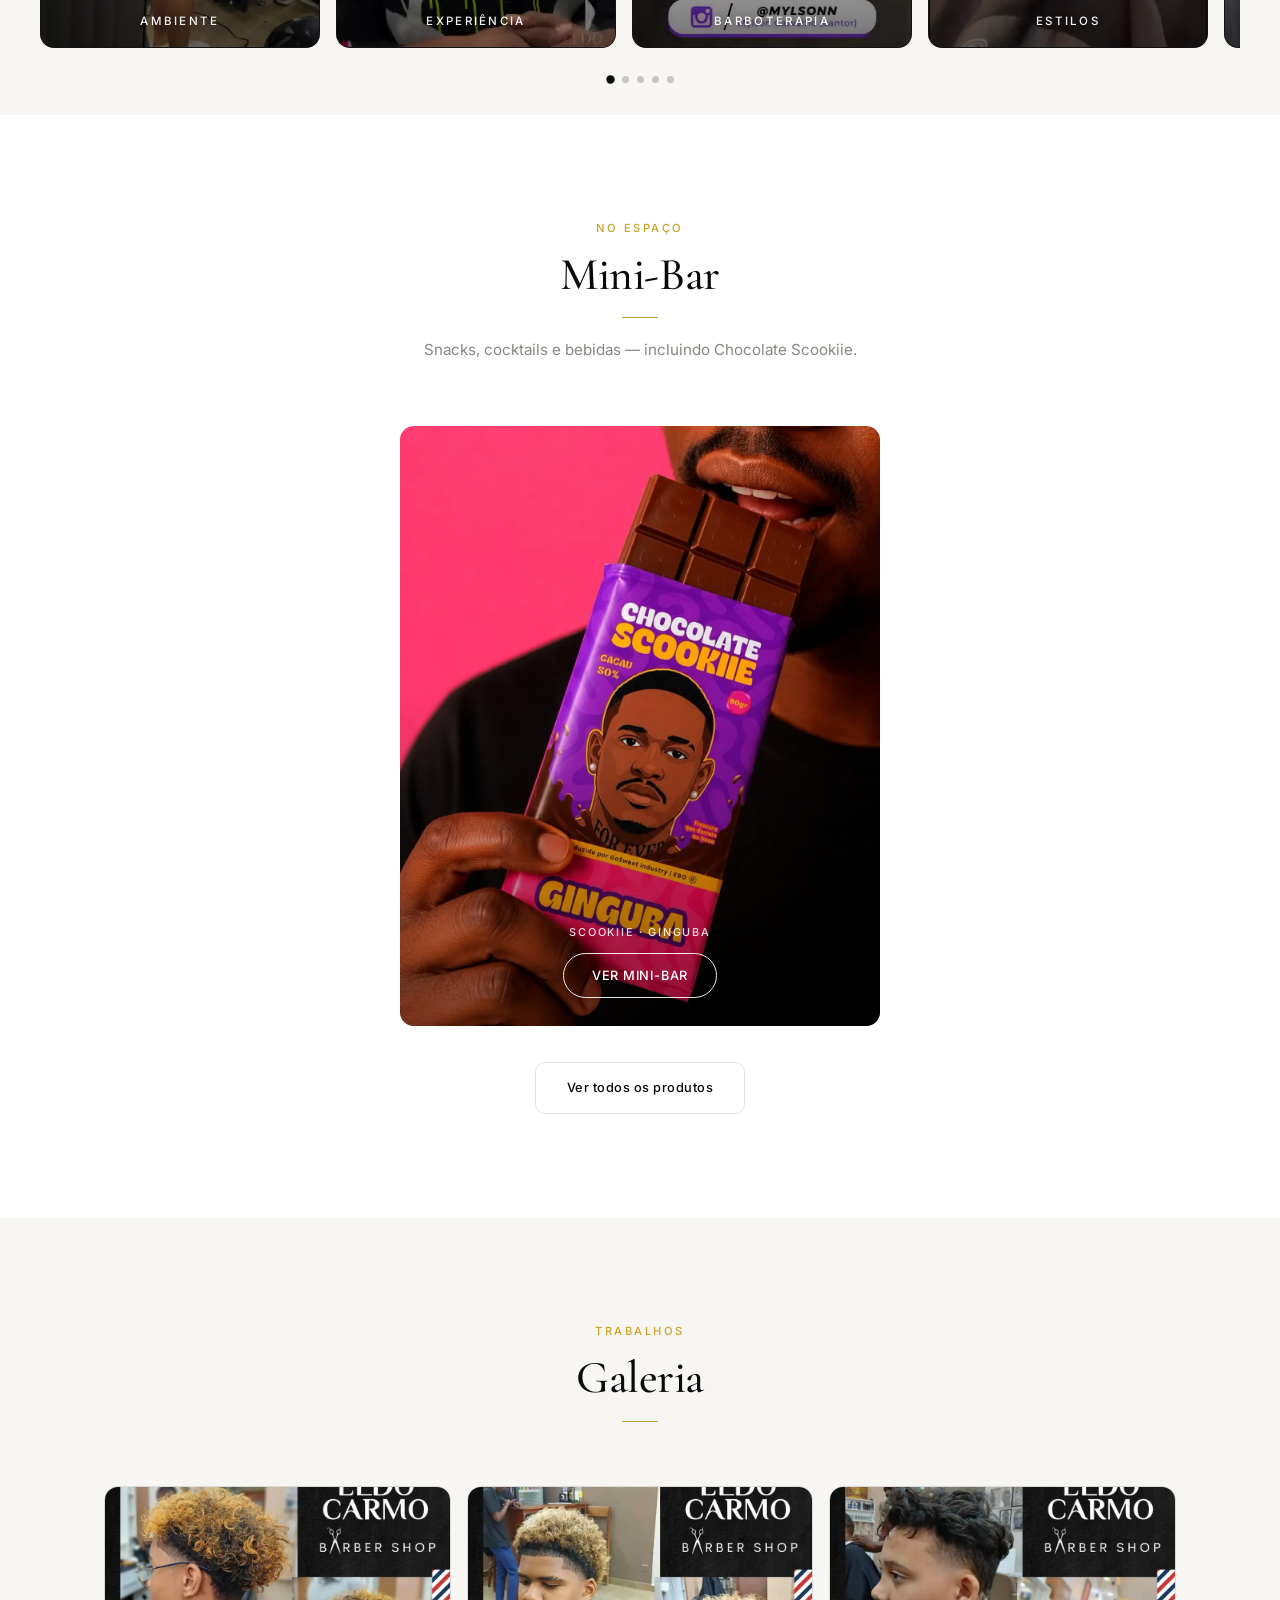
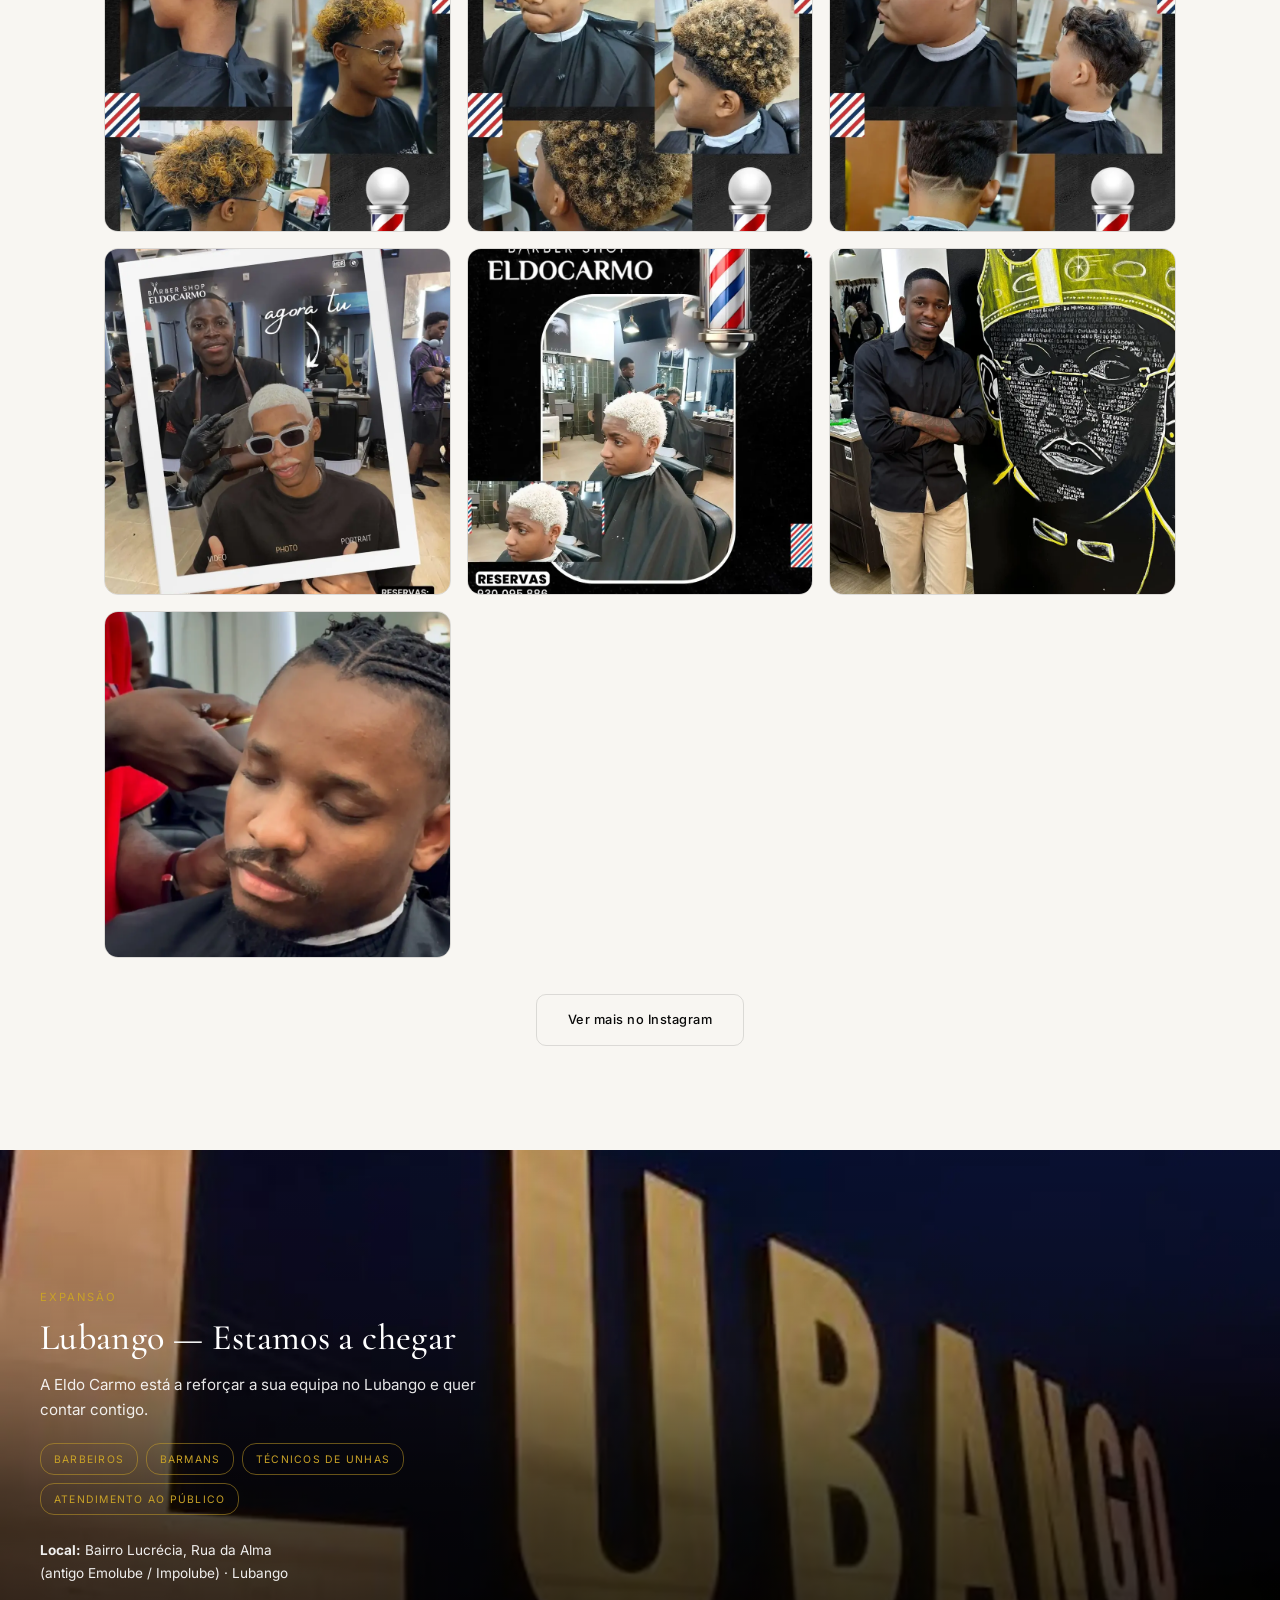
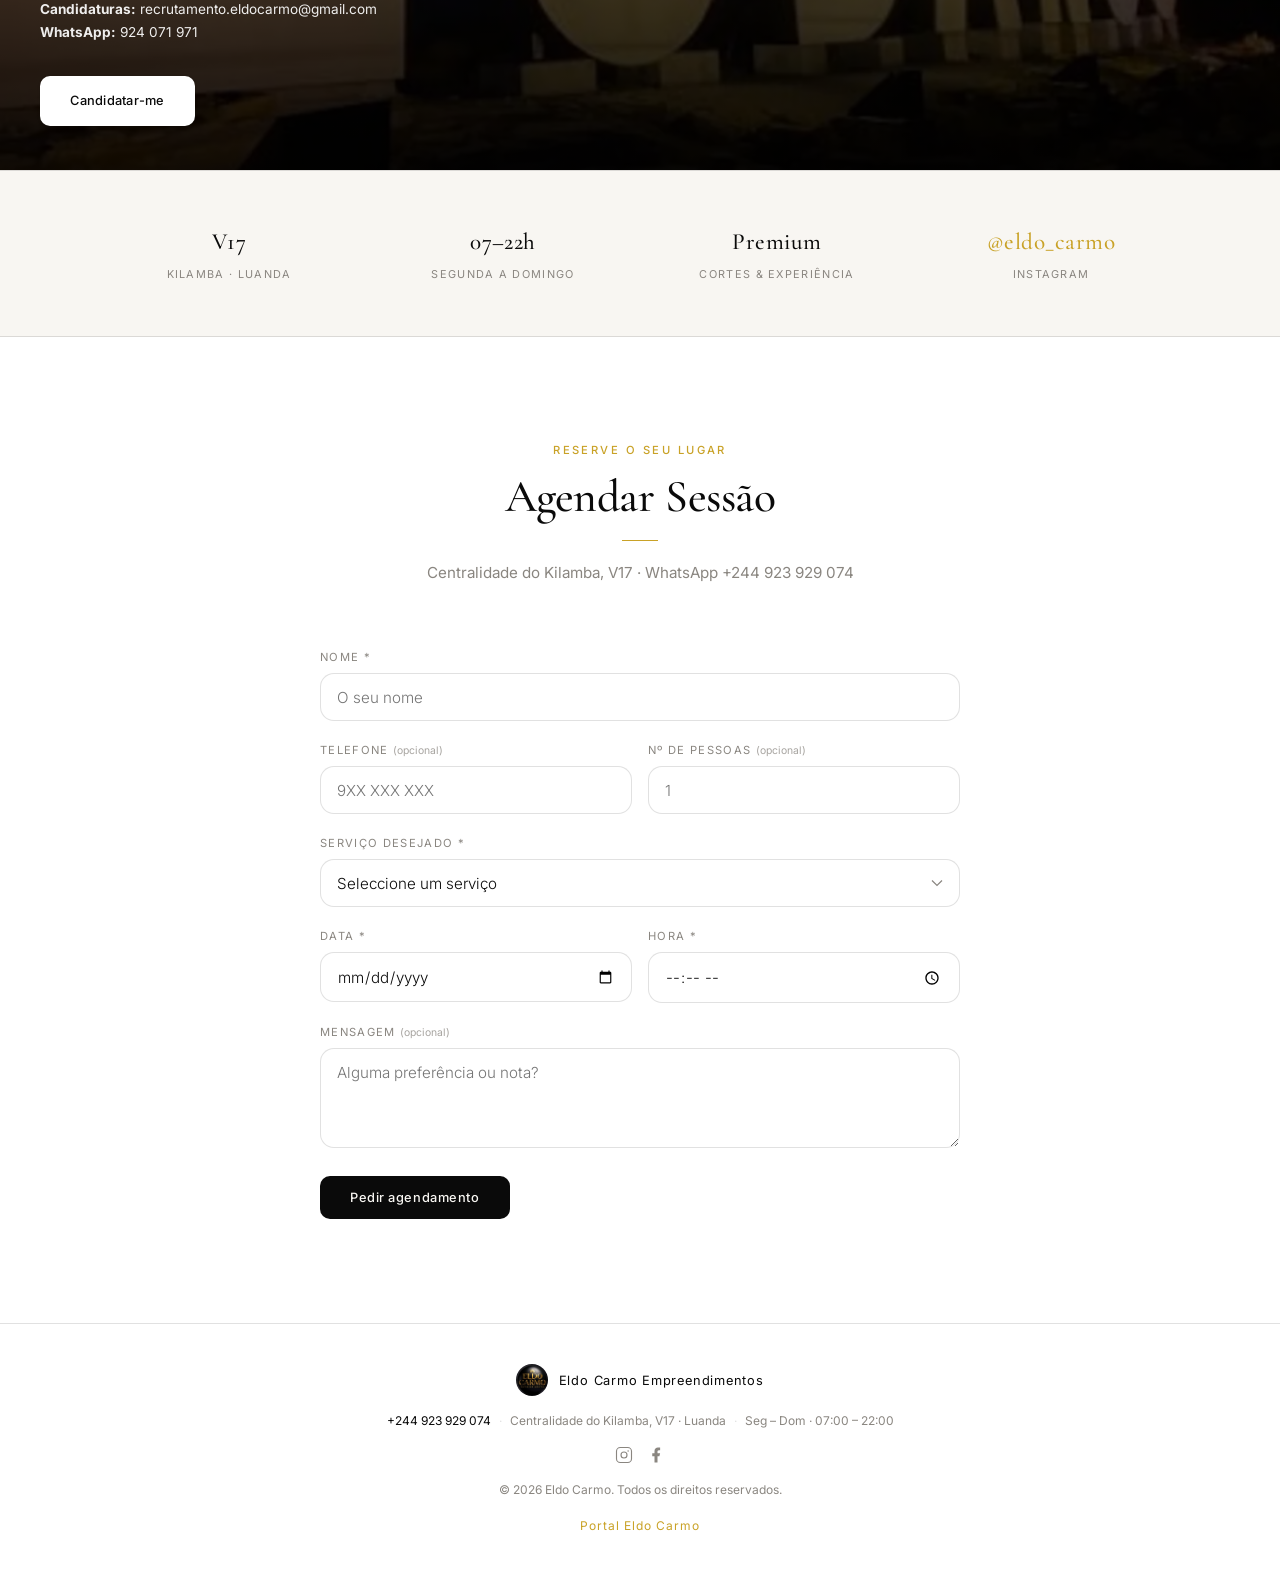
==== commit 1be46d4a: "j" ====
--- a/barbershop/index.html
+++ b/barbershop/index.html
@@ -15,7 +15,7 @@
 </head>
 <body>
   <!-- ========== ANNOUNCEMENT BAR ========== -->
-  <a class="announce-bar" href="https://youtu.be/6vzUPh26JZA?si=xl3FzxXKTsRD6NoC" target="_blank" rel="noopener">
+  <a class="announce-bar" data-cms="announce" href="https://youtu.be/6vzUPh26JZA?si=xl3FzxXKTsRD6NoC" target="_blank" rel="noopener">
     Já disponível — música <strong>Tá Queimar</strong> 🔥🔥🔥 · Ouvir no YouTube
   </a>
 
@@ -161,13 +161,13 @@
   <!-- ========== HERO ========== -->
   <section class="hero" id="hero">
     <div class="hero__media" aria-hidden="true">
-      <img class="hero__still" id="hero-still" src="assets/images/hero.webp" alt="">
+      <img class="hero__still" id="hero-still" data-cms="heroImage" src="assets/images/hero.webp" alt="">
       <div class="hero__overlay"></div>
     </div>
     <div class="hero__content container">
-      <p class="hero__eyebrow">Luanda · V17 Kilamba</p>
-      <h1 class="hero__title">Chegue.<br>Saia impecável.</h1>
-      <p class="hero__subtitle">Cortes premium, ambiente exclusivo e a experiência Eldo Carmo.</p>
+      <p class="hero__eyebrow" data-cms="heroEyebrow">Luanda · V17 Kilamba</p>
+      <h1 class="hero__title" data-cms="heroTitle">Chegue.<br>Saia impecável.</h1>
+      <p class="hero__subtitle" data-cms="heroSubtitle">Cortes premium, ambiente exclusivo e a experiência Eldo Carmo.</p>
       <div class="hero__ctas">
         <a href="#agendar" class="btn btn--primary">Agendar sessão</a>
         <a href="#servicos" class="btn btn--ghost hero__btn-ghost">Ver Serviços</a>
@@ -183,96 +183,26 @@
   <section class="section section--manifesto" id="manifesto">
     <div class="container">
       <blockquote class="manifesto">
-        <p class="manifesto__quote">O seu estilo, com a precisão que ele merece.</p>
-        <footer class="manifesto__attr">— Eldo Carmo</footer>
+        <p class="manifesto__quote" data-cms="manifestoQuote">O seu estilo, com a precisão que ele merece.</p>
+        <footer class="manifesto__attr" data-cms="manifestoAttr">— Eldo Carmo</footer>
       </blockquote>
     </div>
   </section>
 
-  <!-- ========== SERVICES ========== -->
+  <!-- ========== SERVICES (filled from catalog by main.js) ========== -->
   <section class="section" id="servicos">
     <div class="container">
       <header class="section__header">
-        <p class="section__eyebrow">O que fazemos</p>
-        <h2 class="section__title">Serviços</h2>
+        <p class="section__eyebrow" data-cms="servicesEyebrow">O que fazemos</p>
+        <h2 class="section__title" data-cms="servicesTitle">Serviços</h2>
         <div class="section__line"></div>
       </header>
 
-      <div class="services-grid">
-        <article class="service-card" data-service="Corte Clássico">
-          <div class="service-card__image">
-            <img src="assets/images/service-classico.webp" alt="Corte Clássico" loading="lazy">
-          </div>
-          <div class="service-card__overlay">
-            <h3 class="service-card__title">Corte Clássico</h3>
-            <p class="service-card__desc">Corte tradicional com acabamento preciso e atenção aos detalhes.</p>
-            <p class="service-card__price">A partir de 2.500 Kz</p>
-            <a href="#agendar" class="btn btn--service agendar-btn">Agendar</a>
-          </div>
-        </article>
-
-        <article class="service-card" data-service="Corte + Barba">
-          <div class="service-card__image">
-            <img src="assets/images/service-corte-barba.webp" alt="Corte + Barba" loading="lazy">
-          </div>
-          <div class="service-card__overlay">
-            <h3 class="service-card__title">Corte + Barba</h3>
-            <p class="service-card__desc">Combinação completa para um visual impecável e bem cuidado.</p>
-            <p class="service-card__price">A partir de 4.000 Kz</p>
-            <a href="#agendar" class="btn btn--service agendar-btn">Agendar</a>
-          </div>
-        </article>
-
-        <article class="service-card" data-service="Fade / Degradê">
-          <div class="service-card__image">
-            <img src="assets/images/service-fade.webp" alt="Fade / Degradê" loading="lazy">
-          </div>
-          <div class="service-card__overlay">
-            <h3 class="service-card__title">Fade / Degradê</h3>
-            <p class="service-card__desc">Transições suaves e modernas, do baixo ao médio e alto fade.</p>
-            <p class="service-card__price">A partir de 3.000 Kz</p>
-            <a href="#agendar" class="btn btn--service agendar-btn">Agendar</a>
-          </div>
-        </article>
-
-        <article class="service-card" data-service="Design & Desenhos">
-          <div class="service-card__image">
-            <img src="assets/images/service-design.webp" alt="Design & Desenhos" loading="lazy">
-          </div>
-          <div class="service-card__overlay">
-            <h3 class="service-card__title">Design & Desenhos</h3>
-            <p class="service-card__desc">Linhas, padrões e arte no cabelo com precisão artística.</p>
-            <p class="service-card__price">A partir de 3.000 Kz</p>
-            <a href="#agendar" class="btn btn--service agendar-btn">Agendar</a>
-          </div>
-        </article>
-
-        <article class="service-card" data-service="Tranças & Twists">
-          <div class="service-card__image">
-            <img src="assets/images/service-trancas.webp" alt="Tranças & Twists" loading="lazy">
-          </div>
-          <div class="service-card__overlay">
-            <h3 class="service-card__title">Tranças & Twists</h3>
-            <p class="service-card__desc">Estilos protegidos e elegantes para todas as idades.</p>
-            <p class="service-card__price">Consultar</p>
-            <a href="#agendar" class="btn btn--service agendar-btn">Agendar</a>
-          </div>
-        </article>
-
-        <article class="service-card" data-service="Barboterapia">
-          <div class="service-card__image">
-            <img src="assets/images/service-barba.webp" alt="Barboterapia" loading="lazy">
-          </div>
-          <div class="service-card__overlay">
-            <h3 class="service-card__title">Barboterapia</h3>
-            <p class="service-card__desc">Tratamento completo de barba com toalha quente e produtos premium.</p>
-            <p class="service-card__price">A partir de 2.000 Kz</p>
-            <a href="#agendar" class="btn btn--service agendar-btn">Agendar</a>
-          </div>
-        </article>
-      </div>
-
-      <p class="section__note">* Preços sujeitos a confirmação. Contacte-nos para o valor exacto.</p>
+      <div class="services-grid" id="services-grid">
+        <!-- Cards rendered by JS from catalog.services -->
+      </div>
+
+      <p class="section__note" data-cms="servicesNote">* Preços sujeitos a confirmação. Contacte-nos para o valor exacto.</p>
     </div>
   </section>
 
@@ -280,8 +210,8 @@
   <section class="section section--experience" id="experiencia">
     <div class="container">
       <header class="section__header">
-        <p class="section__eyebrow">Por dentro</p>
-        <h2 class="section__title">A Experiência Eldo Carmo</h2>
+        <p class="section__eyebrow" data-cms="experienceEyebrow">Por dentro</p>
+        <h2 class="section__title" data-cms="experienceTitle">A Experiência Eldo Carmo</h2>
         <div class="section__line"></div>
       </header>
     </div>
@@ -315,6 +245,42 @@
             <p class="experience-card__label">Experiência</p>
           </div>
         </article>
+
+        <article class="experience-card">
+          <video class="experience-card__video" poster="assets/videos/poster-barboterapia.webp" playsinline preload="metadata">
+            <source src="assets/videos/exp-barboterapia.mp4" type="video/mp4">
+          </video>
+          <div class="experience-card__overlay">
+            <button type="button" class="experience-card__play" aria-label="Reproduzir">
+              <svg width="28" height="28" viewBox="0 0 24 24" fill="currentColor"><path d="M8 5v14l11-7z"/></svg>
+            </button>
+            <p class="experience-card__label">Barboterapia</p>
+          </div>
+        </article>
+
+        <article class="experience-card">
+          <video class="experience-card__video" poster="assets/videos/poster-estilos.webp" playsinline preload="metadata">
+            <source src="assets/videos/exp-estilos.mp4" type="video/mp4">
+          </video>
+          <div class="experience-card__overlay">
+            <button type="button" class="experience-card__play" aria-label="Reproduzir">
+              <svg width="28" height="28" viewBox="0 0 24 24" fill="currentColor"><path d="M8 5v14l11-7z"/></svg>
+            </button>
+            <p class="experience-card__label">Estilos</p>
+          </div>
+        </article>
+
+        <article class="experience-card">
+          <video class="experience-card__video" poster="assets/videos/poster-corte.webp" playsinline preload="metadata">
+            <source src="assets/videos/exp-corte.mp4" type="video/mp4">
+          </video>
+          <div class="experience-card__overlay">
+            <button type="button" class="experience-card__play" aria-label="Reproduzir">
+              <svg width="28" height="28" viewBox="0 0 24 24" fill="currentColor"><path d="M8 5v14l11-7z"/></svg>
+            </button>
+            <p class="experience-card__label">Corte</p>
+          </div>
+        </article>
       </div>
 
       <button type="button" class="experience-nav experience-nav--next" id="experience-next" aria-label="Seguinte">
@@ -328,14 +294,14 @@
   <section class="section section--alt" id="produtos">
     <div class="container">
       <header class="section__header">
-        <p class="section__eyebrow">No espaço</p>
-        <h2 class="section__title">Mini-Bar</h2>
+        <p class="section__eyebrow" data-cms="minibarEyebrow">No espaço</p>
+        <h2 class="section__title" data-cms="minibarTitle">Mini-Bar</h2>
         <div class="section__line"></div>
-        <p class="section__intro">Snacks, cocktails e bebidas — incluindo Chocolate Scookiie.</p>
+        <p class="section__intro" data-cms="minibarIntro">Snacks, cocktails e bebidas — incluindo Chocolate Scookiie.</p>
       </header>
 
       <a href="minibar.html" class="minibar-card">
-        <img class="minibar-card__img" src="assets/images/minibar-card.webp" alt="Chocolate Scookiie Ginguba — Eldo Carmo Mini-Bar" loading="lazy">
+        <img class="minibar-card__img" data-cms="minibarCardImage" src="assets/images/minibar-card.webp" alt="Chocolate Scookiie Ginguba — Eldo Carmo Mini-Bar" loading="lazy">
         <div class="minibar-card__overlay">
           <span class="minibar-card__eyebrow">Scookiie · Ginguba</span>
           <span class="minibar-card__btn">Ver Mini-Bar</span>
@@ -351,37 +317,17 @@
   <section class="section" id="galeria">
     <div class="container">
       <header class="section__header">
-        <p class="section__eyebrow">Trabalhos</p>
-        <h2 class="section__title">Galeria</h2>
+        <p class="section__eyebrow" data-cms="galleryEyebrow">Trabalhos</p>
+        <h2 class="section__title" data-cms="galleryTitle">Galeria</h2>
         <div class="section__line"></div>
       </header>
 
-      <div class="gallery-grid">
-        <div class="gallery-item">
-          <img src="assets/images/gallery-01.webp" alt="Corte cacheado loiro — Eldo Carmo Barber Shop" loading="lazy">
-        </div>
-        <div class="gallery-item">
-          <img src="assets/images/gallery-02.webp" alt="Fade com cabelo cacheado loiro" loading="lazy">
-        </div>
-        <div class="gallery-item">
-          <img src="assets/images/gallery-03.webp" alt="Corte infantil com design" loading="lazy">
-        </div>
-        <div class="gallery-item">
-          <img src="assets/images/gallery-04.webp" alt="Cliente e barbeiro — agora tu" loading="lazy">
-        </div>
-        <div class="gallery-item">
-          <img src="assets/images/gallery-05.webp" alt="Corte platinado Eldo Carmo" loading="lazy">
-        </div>
-        <div class="gallery-item">
-          <img src="assets/images/gallery-06.webp" alt="Johnny Berry no espaço Eldo Carmo" loading="lazy">
-        </div>
-        <div class="gallery-item">
-          <img src="assets/images/gallery-07.webp" alt="Tranças e acabamento de barba" loading="lazy">
-        </div>
+      <div class="gallery-grid" id="gallery-grid">
+        <!-- Filled from catalog.gallery by main.js -->
       </div>
 
       <div class="section__cta-wrap">
-        <a href="https://www.instagram.com/eldo_carmo/" class="btn btn--ghost" target="_blank" rel="noopener">
+        <a href="https://www.instagram.com/eldo_carmo/" class="btn btn--ghost" data-cms-href="instagram" target="_blank" rel="noopener">
           Ver mais no Instagram
         </a>
       </div>
